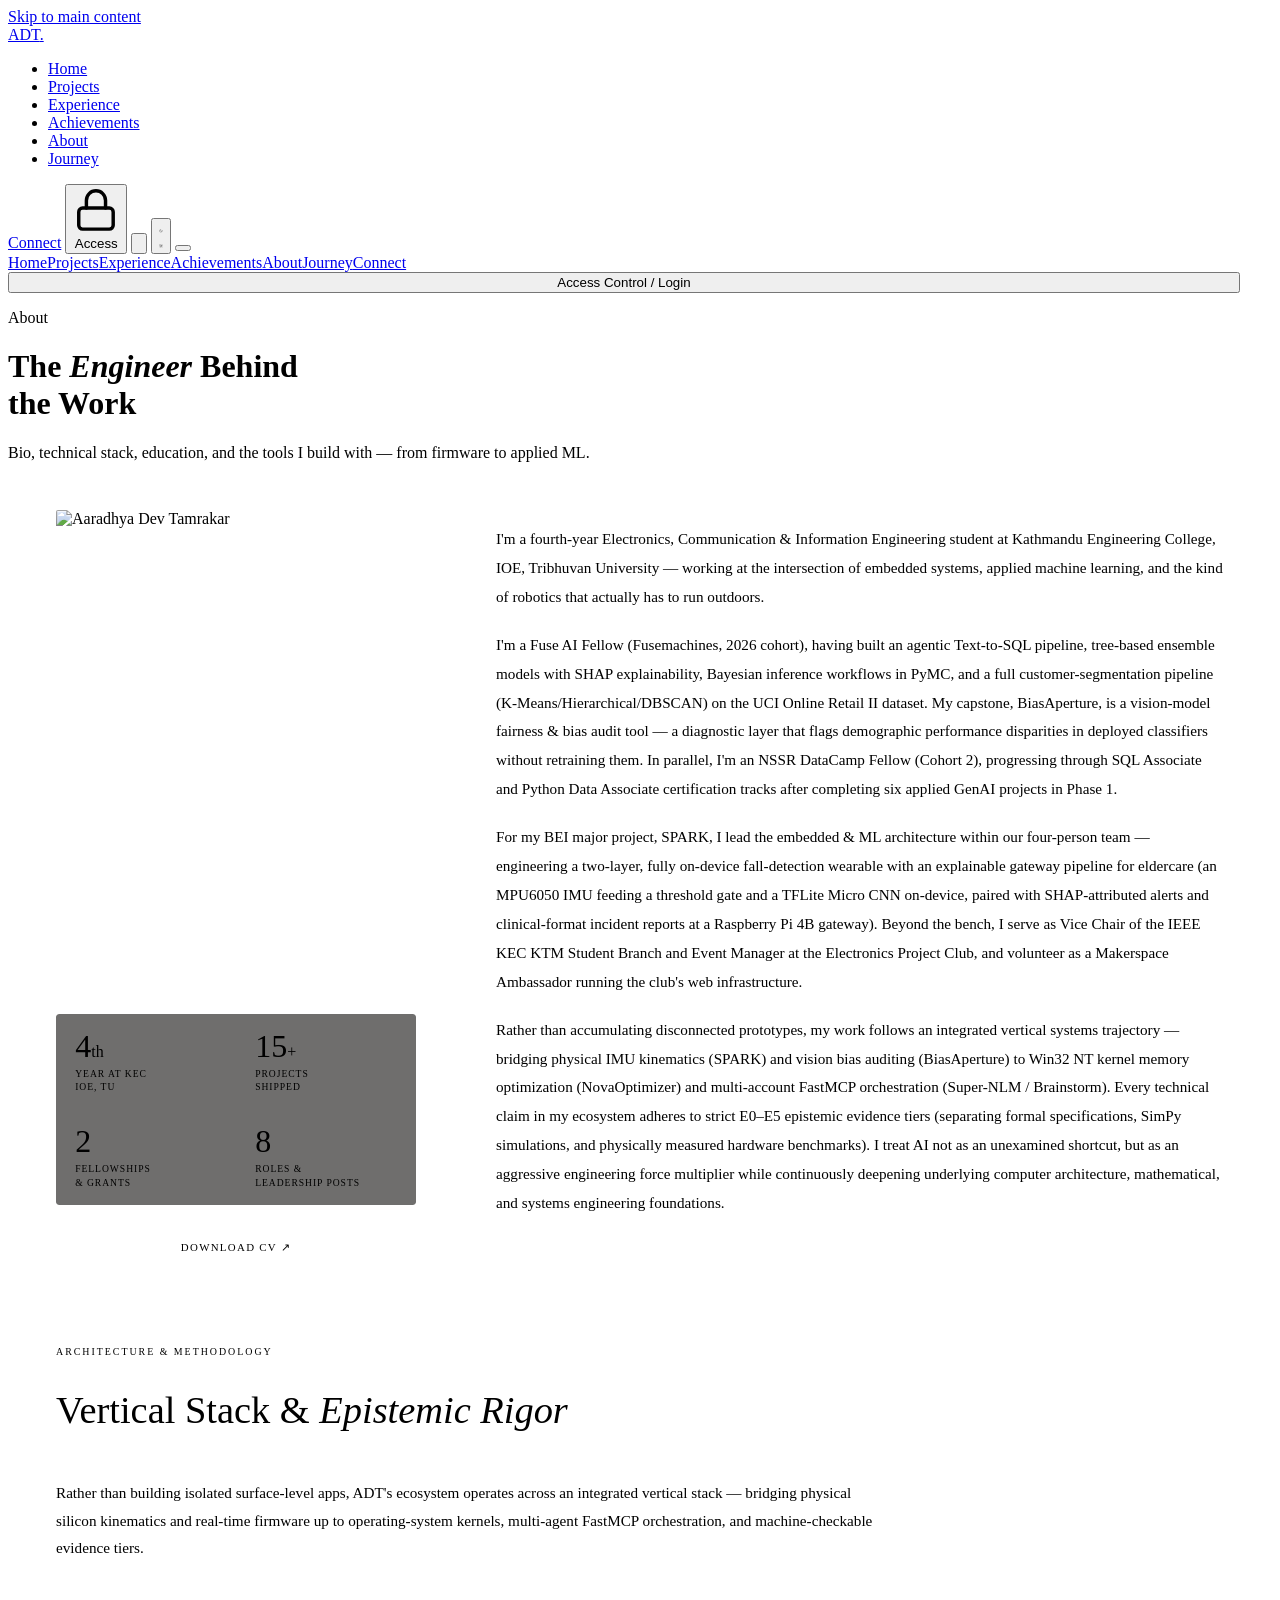
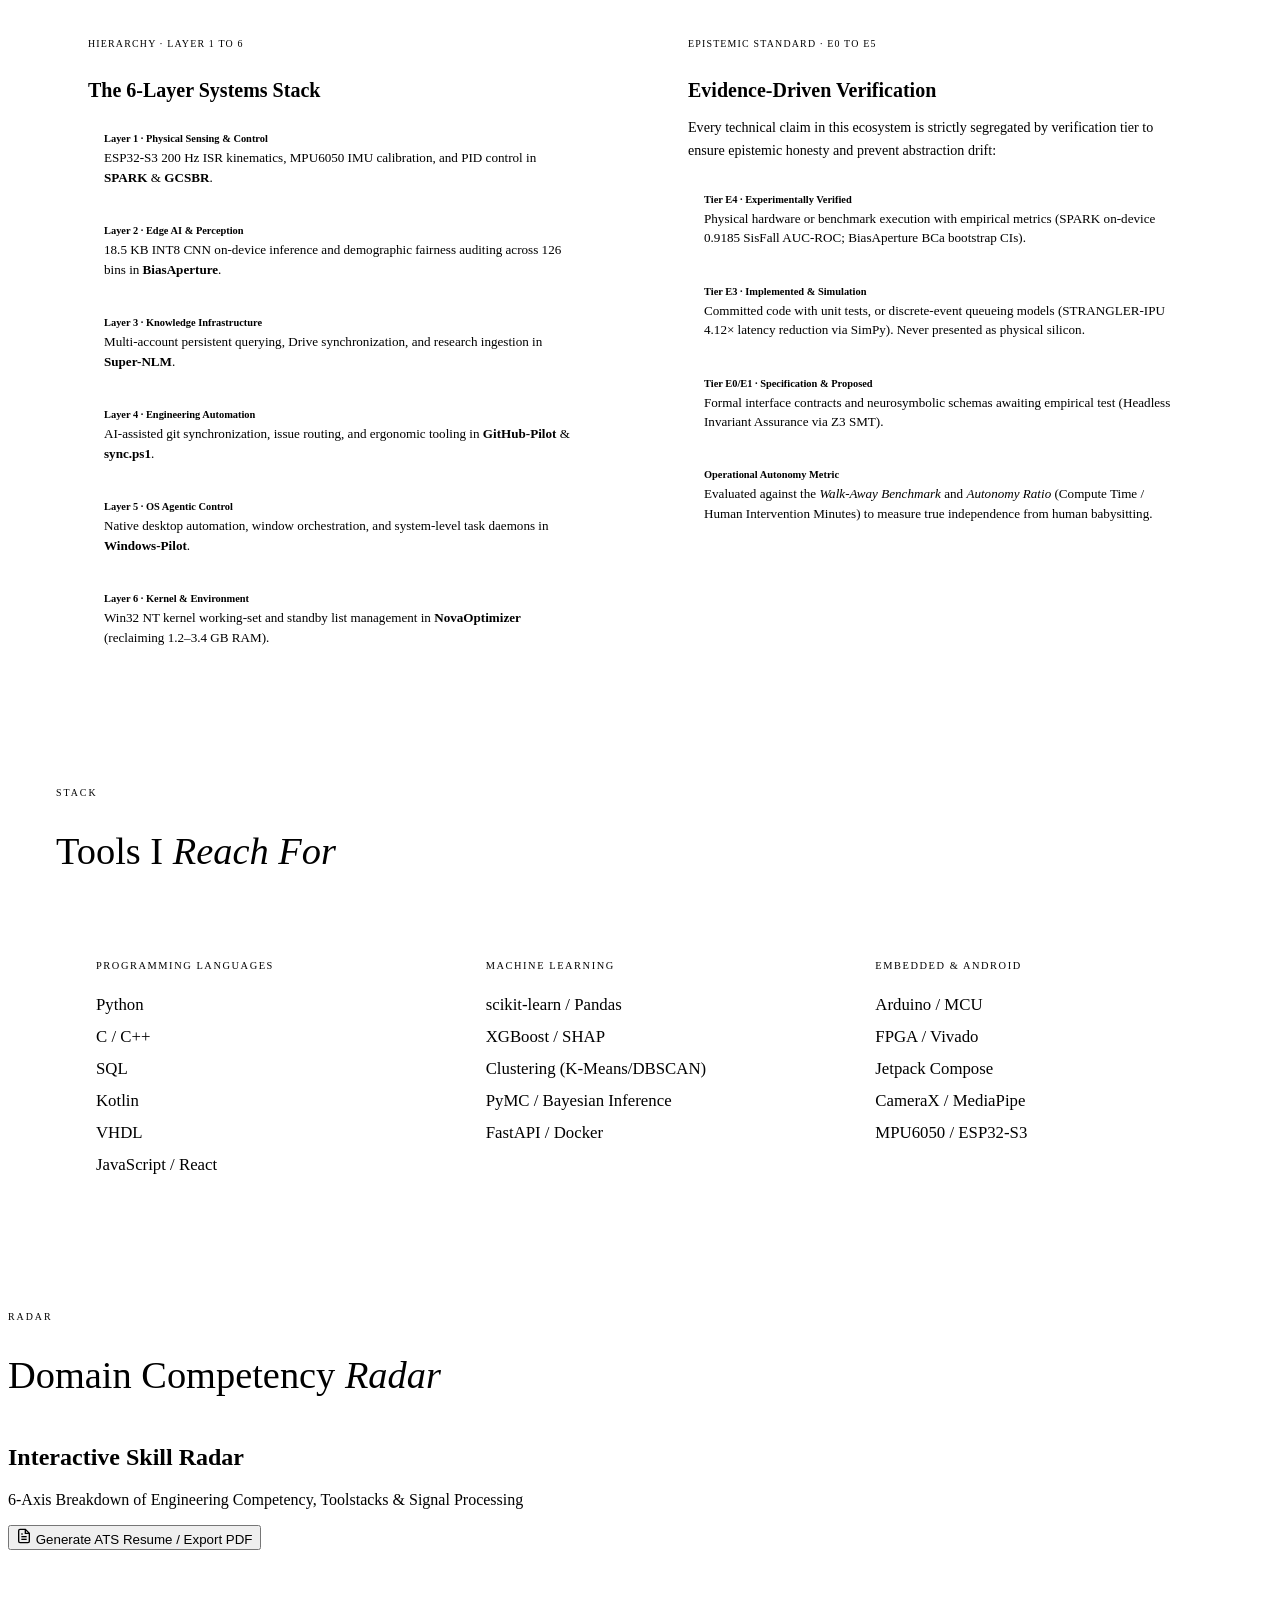
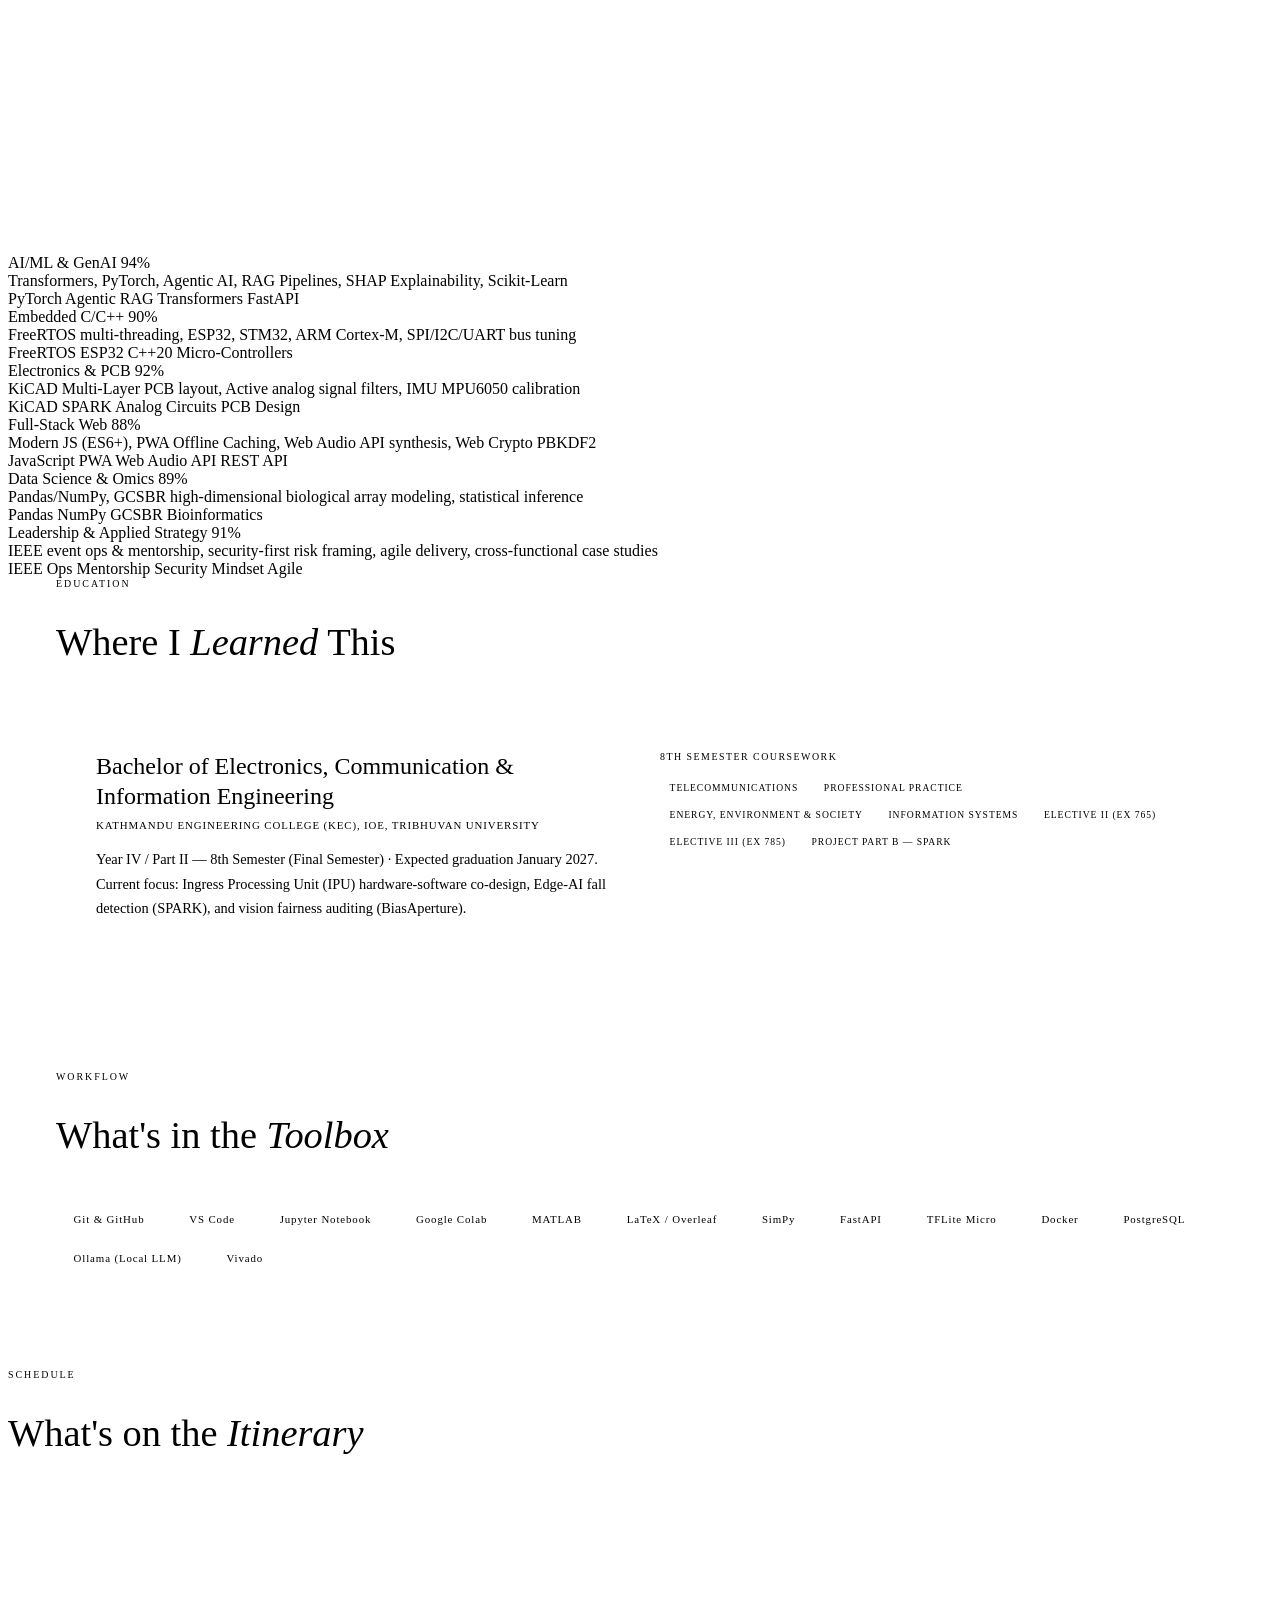
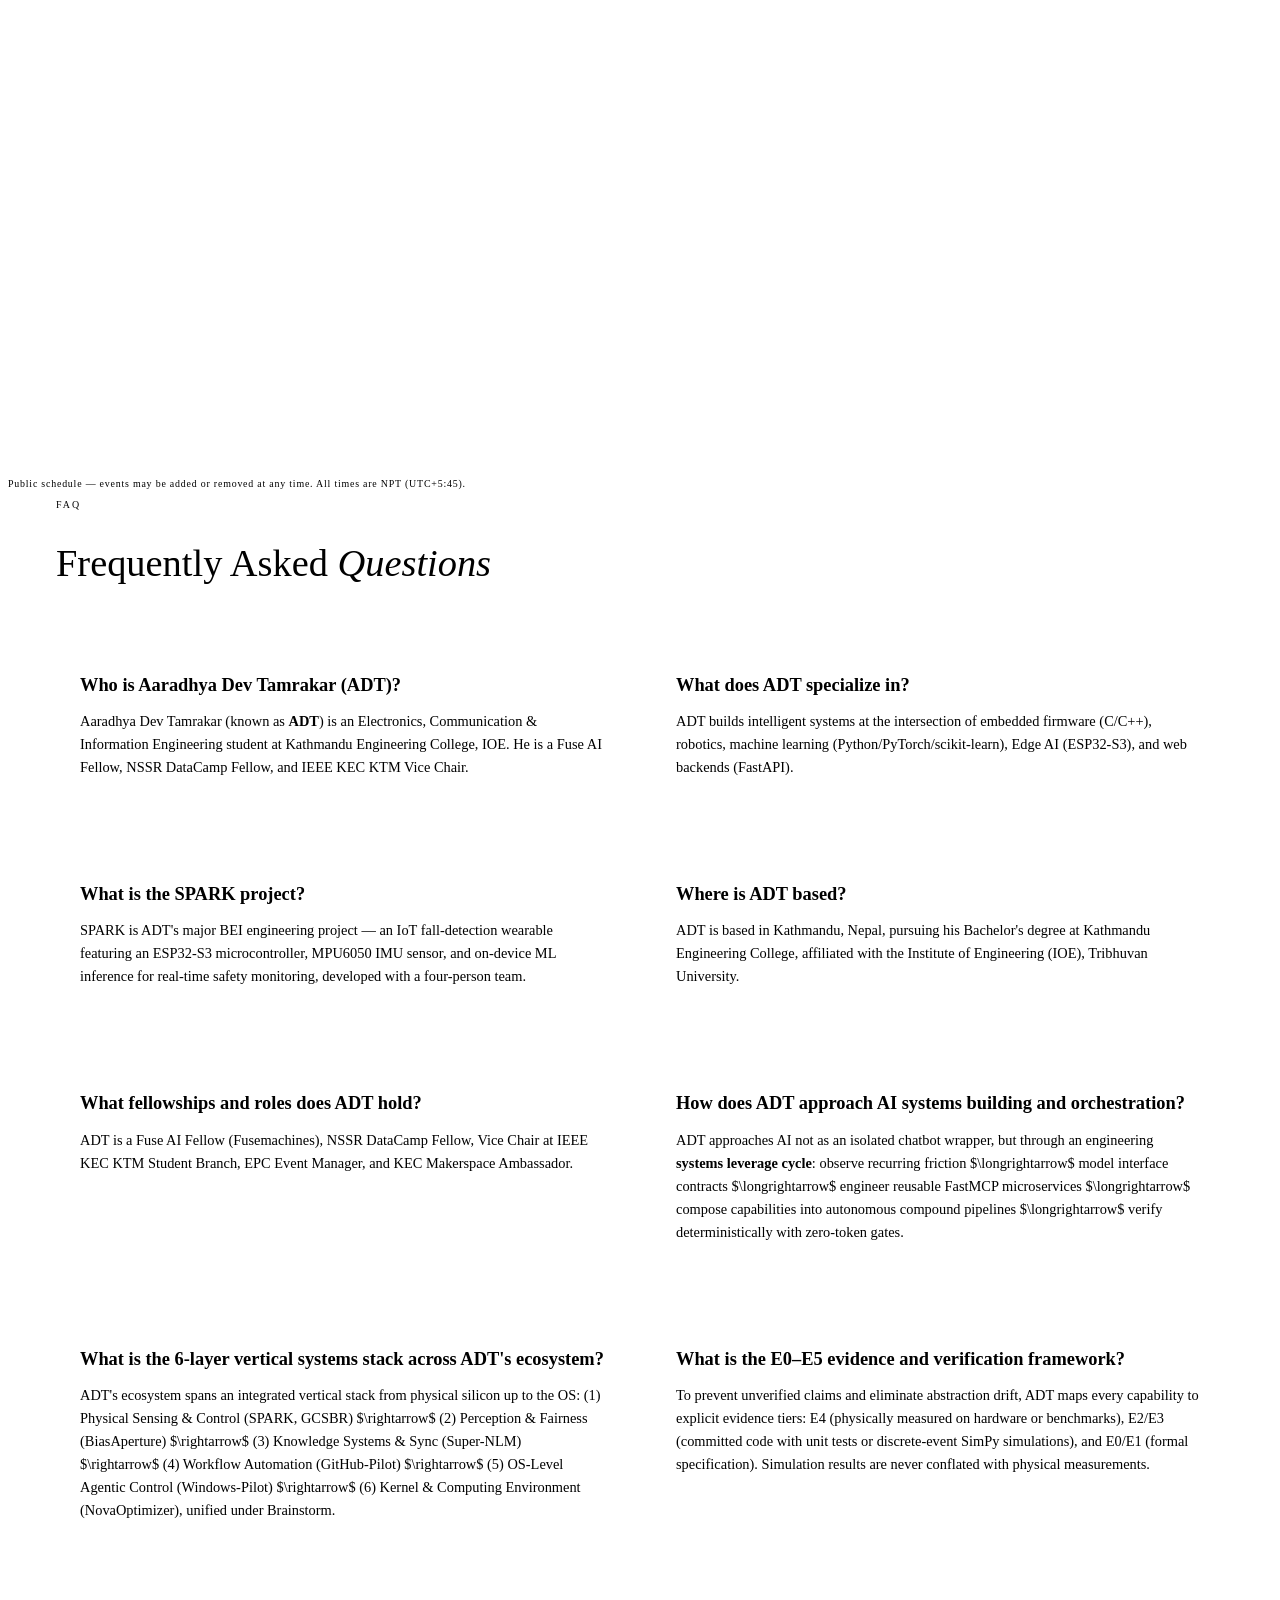
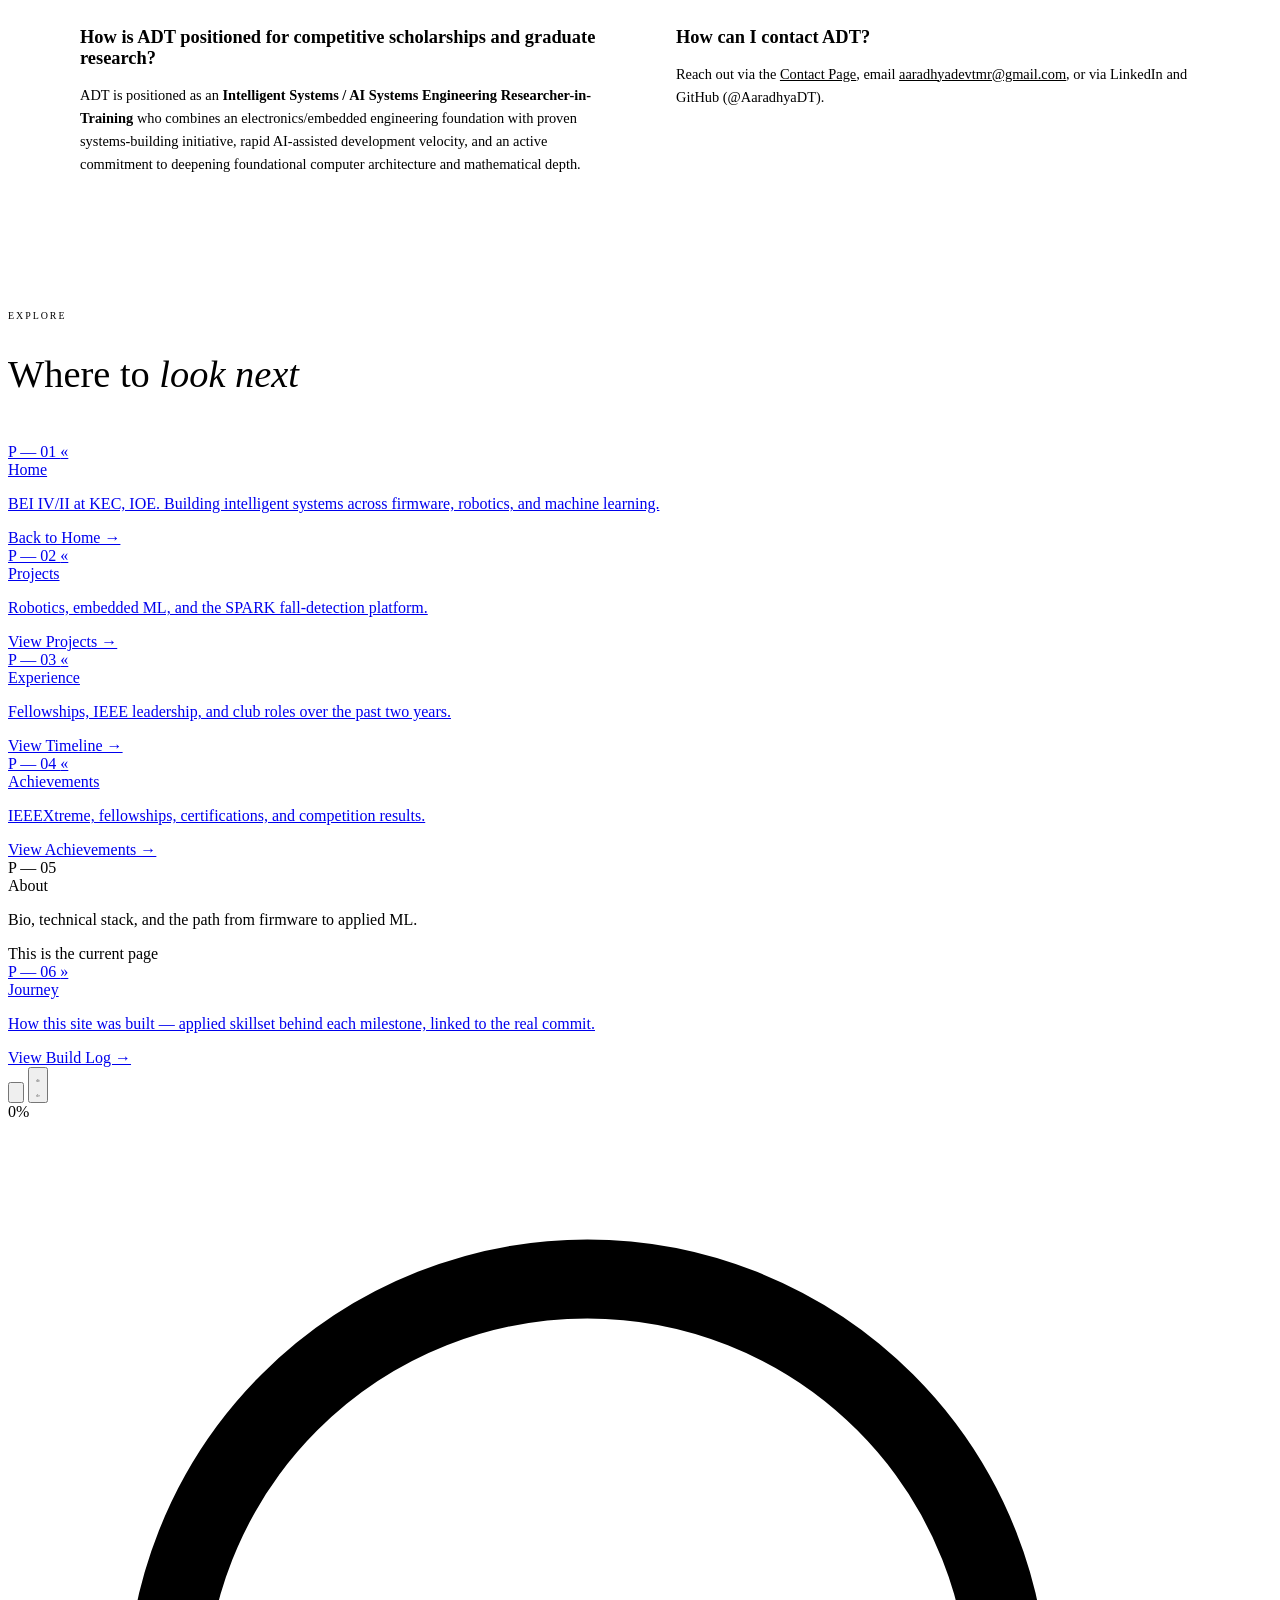
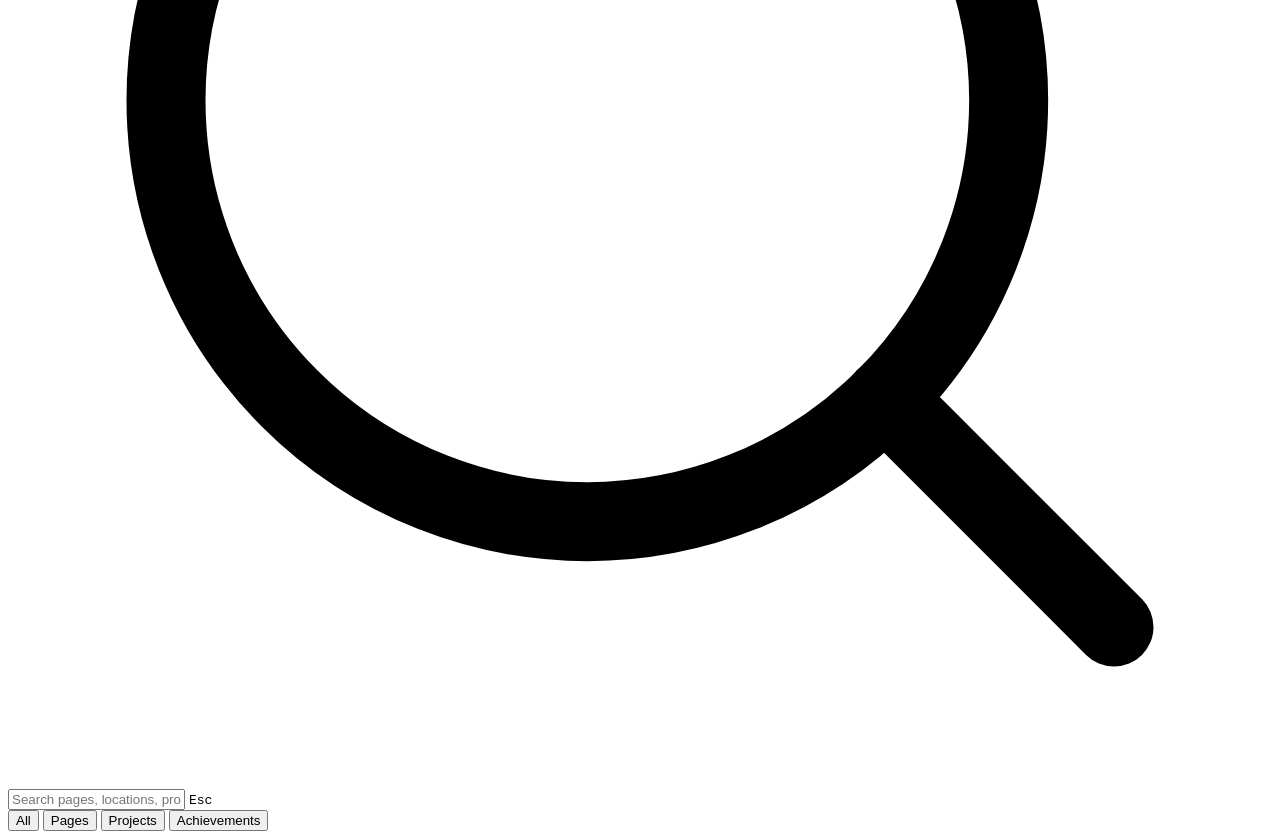
==== about.html @ adeb23ce "chore(merge): synchronize main with upstream-main" ====
<!doctype html>
<html lang="en">

<head>
  <meta charset="UTF-8" />
  <meta name="viewport" content="width=device-width, initial-scale=1.0, viewport-fit=cover" />
  <meta name="referrer" content="strict-origin-when-cross-origin" />
  <meta http-equiv="Content-Security-Policy"
    content="default-src 'self'; script-src 'self' 'unsafe-inline' https://accounts.google.com https://www.googletagmanager.com https://cdn.jsdelivr.net; style-src 'self' 'unsafe-inline' https://fonts.googleapis.com; font-src 'self' https://fonts.gstatic.com data:; img-src 'self' data: https: blob:; connect-src 'self' https://formspree.io https://api.emailjs.com https://www.google-analytics.com https://analytics.google.com https://accounts.google.com; frame-src 'self' https://accounts.google.com https://calendar.google.com; object-src 'none'; base-uri 'self'; form-action 'self' https://formspree.io;" />

  <!-- Speculative Rules API — Progressive enhancement for Chromium 121+ -->
  <script>
    if (typeof HTMLScriptElement !== 'undefined' && HTMLScriptElement.supports && HTMLScriptElement.supports('speculationrules')) {
      var specScript = document.createElement('script');
      specScript.type = 'speculationrules';
      specScript.textContent = JSON.stringify({
        prerender: [
          {
            source: 'list',
            urls: ['index.html', 'projects.html', 'experience.html', 'achievements.html', 'about.html', 'journey.html', 'contact.html'],
            eagerness: 'moderate'
          }
        ]
      });
      document.head.appendChild(specScript);
    }
  </script>

  <title>ADT | About — Aaradhya Dev Tamrakar</title>
  <meta name="description"
    content="About ADT (Aaradhya Dev Tamrakar) — Electronics, Communication & Information Engineering student at KEC, IOE, Tribhuvan University. Bio, skills stack, education, and tools." />
  <meta name="author" content="Aaradhya Dev Tamrakar" />
  <meta name="keywords"
    content="Aaradhya, ADT, Aaradhya Dev Tamrakar, Aaradhya Dev, Aaradhya Tamrakar, Aaradhya D. Tamrakar, A. D. Tamrakar, A. Dev Tamrakar, AaradhyaDT, aaradhyadevtamrakar, Aaradhya Nepal, Aaradhya bio, Aaradhya skills, electronics engineer Nepal, AI ML developer, KEC IOE, bio, skills, SPARK project" />
  <!-- theme-color is a progressive enhancement: supported by Chrome/Edge/Safari, unsupported by Firefox (gracefully ignored). -->
  <script>
    (function () {
      var metaDark = document.createElement("meta");
      metaDark.name = "theme-color";
      metaDark.media = "(prefers-color-scheme: dark)";
      metaDark.content = "#0f0e0c";
      document.head.appendChild(metaDark);
      var metaLight = document.createElement("meta");
      metaLight.name = "theme-color";
      metaLight.media = "(prefers-color-scheme: light)";
      metaLight.content = "#f5f2ec";
      document.head.appendChild(metaLight);
    })();
  </script>

  <link rel="canonical" href="https://aaradhyadt.github.io/about.html" />

  <meta property="og:type" content="profile" />
  <meta property="og:url" content="https://aaradhyadt.github.io/about.html" />
  <meta property="og:locale" content="en_US" />
  <meta property="og:site_name" content="Aaradhya Dev Tamrakar" />
  <meta property="og:title" content="ADT | About — Aaradhya Dev Tamrakar" />
  <meta property="og:description"
    content="Electronics, Communication & Information Engineering student at KEC, IOE, Tribhuvan University. Bio, skills stack, education, and tools." />
  <meta property="og:image" content="https://aaradhyadt.github.io/assets/images/og-image.jpg" />
  <meta property="og:image:width" content="1200" />
  <meta property="og:image:height" content="630" />

  <meta name="twitter:card" content="summary_large_image" />
  <meta name="twitter:site" content="@AaradhyaDT" />
  <meta name="twitter:creator" content="@AaradhyaDT" />
  <meta name="twitter:title" content="ADT | About — Aaradhya Dev Tamrakar" />
  <meta name="twitter:description"
    content="Electronics, Communication & Information Engineering student at KEC, IOE, Tribhuvan University. Bio, skills stack, education, and tools." />
  <meta name="twitter:image" content="https://aaradhyadt.github.io/assets/images/og-image.jpg" />

  <!-- JSON-LD: Breadcrumb, ProfilePage & FAQPage -->
  <script type="application/ld+json">
      [
        {
          "@context": "https://schema.org",
          "@type": "BreadcrumbList",
          "itemListElement": [
            {
              "@type": "ListItem",
              "position": 1,
              "name": "Home",
              "item": "https://aaradhyadt.github.io/"
            },
            {
              "@type": "ListItem",
              "position": 2,
              "name": "About",
              "item": "https://aaradhyadt.github.io/about.html"
            }
          ]
        },
        {
          "@context": "https://schema.org",
          "@type": "ProfilePage",
          "@id": "https://aaradhyadt.github.io/about.html#profile",
          "name": "About ADT — Aaradhya Dev Tamrakar",
          "mainEntity": {
            "@id": "https://aaradhyadt.github.io/#person"
          },
          "dateCreated": "2026-01-01",
          "dateModified": "2026-08-24"
        },
        {
          "@context": "https://schema.org",
          "@type": "FAQPage",
          "@id": "https://aaradhyadt.github.io/about.html#faq",
          "mainEntity": [
            {
              "@type": "Question",
              "name": "Who is Aaradhya Dev Tamrakar (ADT)?",
              "acceptedAnswer": {
                "@type": "Answer",
                "text": "Aaradhya Dev Tamrakar, widely known as ADT, is an Electronics, Communication & Information Engineering student (BEI IV/II) at Kathmandu Engineering College (IOE, Tribhuvan University). He is a Fuse AI Fellow, NSSR DataCamp Fellow, and Vice Chair at IEEE KEC KTM Student Branch."
              }
            },
            {
              "@type": "Question",
              "name": "What does ADT specialize in?",
              "acceptedAnswer": {
                "@type": "Answer",
                "text": "ADT specializes in embedded systems, robotics, machine learning, Edge AI (ESP32-S3 / MPU6050), and full-stack web development with Python, FastAPI, and JavaScript/React."
              }
            },
            {
              "@type": "Question",
              "name": "What is the SPARK project by ADT?",
              "acceptedAnswer": {
                "@type": "Answer",
                "text": "SPARK is ADT's major BEI engineering project — an intelligent fall-detection wearable utilizing ESP32-S3, MPU6050 IMU, and on-device ML inference for real-time elderly emergency alerting, engineered with a four-person team."
              }
            },
            {
              "@type": "Question",
              "name": "Where is ADT based?",
              "acceptedAnswer": {
                "@type": "Answer",
                "text": "ADT is based in Kathmandu, Nepal, studying at Kathmandu Engineering College under the Institute of Engineering (IOE), Tribhuvan University."
              }
            },
            {
              "@type": "Question",
              "name": "What fellowships and leadership roles does ADT hold?",
              "acceptedAnswer": {
                "@type": "Answer",
                "text": "ADT holds the Fuse AI Fellowship (Fusemachines, 2026), NSSR DataCamp Fellowship (Cohort 2), serves as Vice Chair of the IEEE KEC KTM Student Branch, Event Manager for the Electronics & Propagation Club (EPC), and KEC Makerspace Ambassador."
              }
            },
            {
              "@type": "Question",
              "name": "How does Aaradhya Dev Tamrakar (ADT) approach AI systems building and orchestration?",
              "acceptedAnswer": {
                "@type": "Answer",
                "text": "ADT approaches AI systems not as shallow chatbot wrappers, but via a rigorous systems leverage cycle: identifying recurring engineering friction, modeling interface contracts, building reusable FastMCP microservices, composing capabilities into compound pipelines, and enforcing zero-token deterministic verification gates."
              }
            },
            {
              "@type": "Question",
              "name": "What is the 6-layer vertical systems stack across ADT's ecosystem?",
              "acceptedAnswer": {
                "@type": "Answer",
                "text": "Rather than disconnected horizontal projects, ADT's work spans an integrated vertical systems stack: (1) Physical Sensing & Control (SPARK, GCSBR), (2) Edge AI & Perception Fairness (BiasAperture), (3) Knowledge Systems & Sync (Super-NLM), (4) Engineering Workflow Automation (GitHub-Pilot), (5) OS-Level Agentic Control (Windows-Pilot), and (6) Kernel & Computing Environment (NovaOptimizer), unified under the Brainstorm systems control plane."
              }
            },
            {
              "@type": "Question",
              "name": "What is the E0–E5 evidence and verification framework used in ADT's projects?",
              "acceptedAnswer": {
                "@type": "Answer",
                "text": "To prevent unverified claims and eliminate abstraction drift, ADT enforces explicit evidence tiers: E4 (physically measured on hardware or public benchmarks like SPARK 0.9185 SisFall AUC-ROC), E2/E3 (committed code with unit tests or discrete-event SimPy simulations like STRANGLER-IPU), and E0/E1 (formal neurosymbolic specifications like Headless Invariant Assurance). Simulation results are never conflated with physical measurements."
              }
            },
            {
              "@type": "Question",
              "name": "How is ADT positioned for competitive scholarships and graduate research?",
              "acceptedAnswer": {
                "@type": "Answer",
                "text": "ADT is positioned as an emerging Intelligent Systems / AI Systems Engineering Researcher-in-Training. Grounded in an electronics/embedded engineering foundation (BEI), he demonstrates unusually high initiative, cross-layer systems execution (silicon sensors to OS kernels), and rapid AI-assisted development velocity, paired with a commitment to deepening underlying computer architecture and mathematical depth."
              }
            },
            {
              "@type": "Question",
              "name": "How can I contact or collaborate with ADT?",
              "acceptedAnswer": {
                "@type": "Answer",
                "text": "You can contact ADT via his official portfolio contact page (https://aaradhyadt.github.io/contact.html), direct email at aaradhyadevtmr@gmail.com, or on LinkedIn (aaradhya-dev-tamrakar) and GitHub (AaradhyaDT)."
              }
            }
          ]
        }
      ]
    </script>

  <link rel="manifest" href="site.webmanifest" />
  <link rel="apple-touch-icon" href="assets/images/photo.png" />
  <link rel="icon"
    href="data:image/svg+xml,<svg xmlns='http://www.w3.org/2000/svg' viewBox='0 0 32 32'><rect width='32' height='32' rx='6' fill='%230d0e11'/><text x='50%25' y='50%25' dominant-baseline='central' text-anchor='middle' font-family='Georgia,serif' font-size='13' font-weight='400' fill='%23d4a85a'>ADT</text></svg>" />

  <link rel="preconnect" href="https://fonts.googleapis.com" />
  <link rel="preconnect" href="https://fonts.gstatic.com" crossorigin />
  <link rel="preload" as="style"
    href="https://fonts.googleapis.com/css2?family=DM+Mono:wght@400;500&family=Inter:wght@300;400;500;600;700&family=Playfair+Display:ital,wght@0,400;0,600;1,400&display=swap" />
  <link rel="stylesheet" media="print" onload="this.media = 'all'"
    href="https://fonts.googleapis.com/css2?family=DM+Mono:wght@400;500&family=Inter:wght@300;400;500;600;700&family=Playfair+Display:ital,wght@0,400;0,600;1,400&display=swap" />
  <noscript>
    <link rel="stylesheet"
      href="https://fonts.googleapis.com/css2?family=DM+Mono:wght@400;500&family=Inter:wght@300;400;500;600;700&family=Playfair+Display:ital,wght@0,400;0,600;1,400&display=swap" />
  </noscript>

  <link rel="preload" as="image" href="assets/images/photo.webp" type="image/webp" />
  <!-- Critical CSS modules — loaded in parallel (eliminates @import waterfall) -->
  <link rel="stylesheet" href="assets/css/modules/tokens.css" />
  <link rel="stylesheet" href="assets/css/modules/base.css" />
  <link rel="stylesheet" href="assets/css/modules/layout.css" />
  <link rel="stylesheet" href="assets/css/modules/components.css" />

  <!-- Non-critical interactive CSS modules — deferred via print/onload swap -->
  <link rel="stylesheet" href="assets/css/modules/cmdk.css" media="print" onload="this.media='all'" />
  <link rel="stylesheet" href="assets/css/modules/access.css" media="print" onload="this.media='all'" />
  <link rel="stylesheet" href="assets/css/modules/terminal.css" media="print" onload="this.media='all'" />
  <link rel="stylesheet" href="assets/css/modules/tour.css" media="print" onload="this.media='all'" />
  <link rel="stylesheet" href="assets/css/modules/graph-modal.css" media="print" onload="this.media='all'" />
  <link rel="stylesheet" href="assets/css/modules/print.css" media="print" />
  <!-- Page-specific: about (bio, photo, stats, skills, education, tools) -->
  <style>
    html,
    body {
      background: var(--bg);
    }

    /* ── Bio + photo layout ─────────────────────────────────── */
    #about-intro {
      padding: 2rem 3rem 5rem;
    }

    .about-layout {
      display: grid;
      grid-template-columns: 360px 1fr;
      gap: 5rem;
      align-items: start;
    }

    .about-left-col {
      display: flex;
      flex-direction: column;
      gap: 0;
      align-items: center;
      text-align: left;
    }

    .about-photo-wrap {
      position: relative;
      width: 100%;
      max-width: 360px;
      margin: 0;
      flex-shrink: 0;
    }

    .about-photo-wrap::before {
      content: "";
      position: absolute;
      inset: -8px;
      border: 1px solid var(--accent);
      border-radius: 4px;
      opacity: 0.3;
      transition: opacity 0.4s;
    }

    .about-photo-wrap:hover::before {
      opacity: 0;
    }

    .about-photo-ring {
      position: absolute;
      inset: -14px;
      border-radius: 4px;
      pointer-events: none;
      opacity: 0;
      transition: opacity 0.35s ease;
      z-index: 2;
    }

    .about-photo-ring svg {
      width: 100%;
      height: 100%;
      overflow: visible;
    }

    .about-photo-ring .ring-track {
      fill: none;
      stroke: var(--line);
      stroke-width: 1;
    }

    .about-photo-ring .ring-arc {
      fill: none;
      stroke: var(--glow-gold);
      stroke-width: 1.5;
      stroke-linecap: round;
      stroke-dasharray: 60 500;
      stroke-dashoffset: 0;
      animation: about-revolve-cw 2.2s linear infinite;
      filter: drop-shadow(0 0 4px var(--glow-gold));
    }

    .about-photo-ring .ring-arc-2 {
      fill: none;
      stroke: var(--accent2);
      stroke-width: 1;
      stroke-linecap: round;
      stroke-dasharray: 30 500;
      stroke-dashoffset: 0;
      animation: about-revolve-ccw 3.1s linear infinite;
      opacity: 0.6;
    }

    @keyframes about-revolve-cw {
      from {
        stroke-dashoffset: 0;
      }

      to {
        stroke-dashoffset: -560;
      }
    }

    @keyframes about-revolve-ccw {
      from {
        stroke-dashoffset: 0;
      }

      to {
        stroke-dashoffset: 560;
      }
    }

    .about-photo-wrap:hover .about-photo-ring {
      opacity: 1;
    }

    .about-photo {
      width: 100%;
      height: auto;
      aspect-ratio: 3/4;
      display: block;
      object-fit: cover;
      border-radius: 2px;
      filter: grayscale(15%);
      transition: filter 0.4s;
      position: relative;
      z-index: 1;
    }

    .about-photo:hover {
      filter: grayscale(0%);
    }

    .about-stats {
      display: grid;
      grid-template-columns: repeat(2, 1fr);
      gap: 0;
      margin-top: 1.5rem;
      border: 1px solid var(--line);
      border-radius: 3px;
      overflow: hidden;
      width: 100%;
      max-width: 360px;
    }

    .stat-row {
      display: flex;
      flex-direction: column;
      justify-content: center;
      align-items: flex-start;
      padding: 1rem 1.2rem;
      border-right: 1px solid var(--line);
      border-bottom: 1px solid var(--line);
      gap: 0.3rem;
      background: rgba(15, 14, 12, 0.6);
      -webkit-backdrop-filter: blur(8px);
      backdrop-filter: blur(8px);
    }

    html[data-theme="light"] .stat-row {
      background: rgba(245, 242, 236, 0.75);
    }

    .stat-row:nth-child(2n) {
      border-right: none;
    }

    .stat-row:nth-last-child(-n + 2) {
      border-bottom: none;
    }

    .stat-num {
      font-family: var(--serif);
      font-size: 2rem;
      font-weight: 300;
      color: var(--heading);
      line-height: 1;
    }

    .stat-num span {
      font-size: 1rem;
      color: var(--accent);
    }

    .stat-label {
      font-family: var(--mono);
      font-size: 0.6rem;
      letter-spacing: 0.1em;
      text-transform: uppercase;
      color: var(--muted);
      text-align: left;
      line-height: 1.4;
    }

    .about-cv {
      margin-top: 1.5rem;
      width: 100%;
      max-width: 360px;
      font-family: var(--mono);
      font-size: 0.68rem;
      font-weight: 500;
      letter-spacing: 0.12em;
      text-transform: uppercase;
      color: var(--accent);
      text-decoration: none;
      border: 1px solid var(--accent);
      padding: 0.75rem 1.6rem;
      border-radius: 2px;
      display: flex;
      align-items: center;
      justify-content: center;
      gap: 0.5rem;
      position: relative;
      overflow: hidden;
      transition: transform 0.35s cubic-bezier(0.16, 1, 0.3, 1), color 0.3s ease, border-color 0.3s ease, background 0.3s ease, box-shadow 0.35s cubic-bezier(0.16, 1, 0.3, 1);
    }

    .about-cv::before {
      content: '';
      position: absolute;
      inset: 0;
      background: linear-gradient(105deg, transparent 35%, rgba(255, 255, 255, 0.18) 50%, transparent 65%);
      transform: translateX(-100%);
      transition: transform 0.65s cubic-bezier(0.16, 1, 0.3, 1);
    }

    .about-cv:hover {
      transform: translateY(-3px) scale(1.01);
      background: var(--accent);
      color: var(--bg);
      box-shadow: 0 8px 24px var(--accent-a35);
    }

    .about-cv:hover::before {
      transform: translateX(100%);
    }

    .about-text p {
      font-size: 0.95rem;
      line-height: 1.9;
      color: var(--text);
      margin-bottom: 1.2rem;
    }

    .about-text p strong {
      color: var(--heading);
      font-weight: 500;
    }

    /* ── Skills ───────────────────────────────────────────── */
    #skills {
      padding: 0 3rem 6rem;
    }

    .skills-layout {
      display: grid;
      grid-template-columns: repeat(3, 1fr);
      gap: 1px;
      border: 1px solid var(--line);
      border-radius: 4px;
      overflow: hidden;
    }

    .skill-group {
      background: var(--bg2);
      border: 1px solid var(--line);
      border-radius: 10px;
      padding: 2.5rem;
      transition: background 0.35s ease, border-color 0.35s ease, transform 0.35s cubic-bezier(0.16, 1, 0.3, 1), box-shadow 0.35s cubic-bezier(0.16, 1, 0.3, 1);
    }

    .skill-group:hover {
      background: var(--bg3);
      border-color: var(--accent);
      transform: translateY(-4px);
      box-shadow: 0 10px 30px -4px rgba(0, 0, 0, .35), 0 0 20px var(--accent-a35);
    }

    .skill-group-title {
      font-family: var(--mono);
      font-size: 0.65rem;
      letter-spacing: 0.15em;
      text-transform: uppercase;
      color: var(--accent);
      margin-bottom: 1.5rem;
    }

    .skill-list {
      display: flex;
      flex-direction: column;
      gap: 0.75rem;
    }

    .skill-row {
      display: flex;
      align-items: center;
      justify-content: space-between;
      gap: 1rem;
    }

    .skill-name {
      font-family: var(--serif);
      font-size: 1.05rem;
      color: var(--heading);
    }

    .skill-dots {
      display: flex;
      gap: 5px;
      align-items: center;
      flex-shrink: 0;
    }

    .skill-dot {
      width: 8px;
      height: 8px;
      border-radius: 50%;
      border: 1px solid var(--accent);
      transition: transform 0.3s cubic-bezier(0.34, 1.56, 0.64, 1), background 0.3s ease, box-shadow 0.3s ease;
    }

    .skill-dot.filled {
      background: var(--accent);
    }

    .skill-group:hover .skill-dot.filled {
      transform: scale(1.22);
      box-shadow: 0 0 8px var(--accent-a80);
    }

    html[data-theme="light"] .skill-group {
      background: var(--bg2);
    }

    html[data-theme="light"] .skill-group:hover {
      background: var(--bg3);
    }

    html[data-theme="light"] .skill-group-title {
      color: var(--accent);
    }

    /* ── Education ────────────────────────────────────────── */
    #education {
      padding: 0 3rem 6rem;
    }

    .edu-card {
      border: 3px solid var(--glow-gold);
      border-radius: 4px;
      background: var(--bg2);
      padding: 2.5rem;
      display: grid;
      grid-template-columns: 1fr 1fr;
      gap: 2.5rem;
      box-shadow: 0 0 0 1px var(--glow-gold-a35), 0 0 18px var(--glow-gold-a35);
      transition: box-shadow .25s;
    }

    .edu-card:hover {
      box-shadow: 0 6px 20px rgba(0, 0, 0, .3), 0 0 0 1px var(--glow-gold-a35), 0 0 24px var(--glow-gold-a90);
    }

    .edu-degree {
      font-family: var(--serif);
      font-size: 1.5rem;
      font-weight: 400;
      color: var(--heading);
      margin-bottom: 0.5rem;
      line-height: 1.25;
    }

    .edu-school {
      font-family: var(--mono);
      font-size: 0.68rem;
      letter-spacing: 0.08em;
      text-transform: uppercase;
      color: var(--accent);
      margin-bottom: 1rem;
    }

    .edu-meta {
      font-size: 0.9rem;
      line-height: 1.7;
      color: var(--text);
    }

    .edu-meta strong {
      color: var(--heading);
      font-weight: 500;
    }

    .edu-subjects-title {
      font-family: var(--mono);
      font-size: 0.62rem;
      letter-spacing: 0.15em;
      text-transform: uppercase;
      color: var(--accent);
      margin-bottom: 0.9rem;
    }

    .edu-tags {
      display: flex;
      flex-wrap: wrap;
      gap: 0.4rem;
    }

    .tag {
      font-family: var(--mono);
      font-size: 0.6rem;
      letter-spacing: 0.1em;
      text-transform: uppercase;
      color: var(--muted);
      border: 1px solid var(--line);
      padding: 0.3rem 0.6rem;
      border-radius: 2px;
    }

    html[data-theme="light"] .tag {
      color: var(--text);
      border-color: rgba(0, 0, 0, 0.18);
    }

    /* ── Tools ────────────────────────────────────────────── */
    #tools {
      padding: 0 3rem 6rem;
    }

    .tools-row {
      display: flex;
      flex-wrap: wrap;
      gap: 0.6rem;
    }

    .tool-chip {
      font-family: var(--mono);
      font-size: 0.68rem;
      letter-spacing: 0.08em;
      color: var(--text);
      border: 1px solid var(--line);
      border-radius: 2px;
      padding: 0.55rem 1.1rem;
      transition: transform 0.3s cubic-bezier(0.16, 1, 0.3, 1), border-color 0.3s ease, color 0.3s ease, background 0.3s ease, box-shadow 0.3s cubic-bezier(0.16, 1, 0.3, 1);
    }

    .tool-chip:hover {
      transform: translateY(-3px) scale(1.03);
      border-color: var(--accent);
      color: var(--accent);
      background: var(--accent-a07);
      box-shadow: 0 6px 18px var(--accent-a35);
    }

    .section-header {
      margin-bottom: 3rem;
    }

    .section-num {
      font-family: var(--mono);
      font-size: 0.62rem;
      letter-spacing: 0.2em;
      text-transform: uppercase;
      color: var(--accent);
      margin-bottom: 0.75rem;
    }

    .section-title {
      font-family: var(--serif);
      font-size: clamp(1.8rem, 3vw, 2.6rem);
      font-weight: 300;
      color: var(--heading);
      line-height: 1.1;
    }

    .section-title em {
      font-style: italic;
      color: var(--accent);
    }

    @media (max-width: 1100px) {

      #about-intro,
      #vertical-stack,
      #skills,
      #education,
      #tools {
        padding-left: 2rem;
        padding-right: 2rem;
      }

      .about-layout {
        grid-template-columns: 280px 1fr;
        gap: 3rem;
      }

      .skills-layout {
        grid-template-columns: repeat(2, 1fr);
      }
    }

    @media (max-width: 900px) {

      #about-intro,
      #vertical-stack,
      #skills,
      #education,
      #tools,
      #skill-radar,
      #itinerary,
      #faq {
        padding-left: 1.25rem;
        padding-right: 1.25rem;
        padding-bottom: 3.5rem;
      }

      .about-layout {
        grid-template-columns: 1fr;
        gap: 2rem;
      }

      .about-left-col {
        align-items: center;
        text-align: center;
      }

      .about-photo-wrap,
      .about-stats,
      .about-cv {
        max-width: 260px;
      }

      .skills-layout {
        grid-template-columns: 1fr;
      }

      .v-stack-grid {
        grid-template-columns: 1fr;
        gap: 1.5rem;
      }

      .edu-card {
        grid-template-columns: 1fr;
        gap: 1.5rem;
      }

      .faq-grid {
        display: grid;
        grid-template-columns: 1fr;
        gap: 1rem;
      }
    }

    @media (max-width: 480px) {
      #about-intro,
      #vertical-stack,
      #skills,
      #education,
      #tools,
      #skill-radar,
      #itinerary,
      #faq {
        padding-left: 0.85rem;
        padding-right: 0.85rem;
        padding-bottom: 2.75rem;
      }

      .about-bio {
        font-size: 0.88rem;
        line-height: 1.65;
      }

      .skill-card {
        padding: 1.25rem 1rem;
      }

      .edu-card {
        padding: 1.25rem 1rem;
      }

      .faq-card {
        padding: 1.2rem 1rem !important;
      }
    }

    @media (max-width: 360px) {
      #about-intro,
      #vertical-stack,
      #skills,
      #education,
      #tools,
      #skill-radar,
      #itinerary,
      #faq {
        padding-left: 0.65rem;
        padding-right: 0.65rem;
        padding-bottom: 2.25rem;
      }

      .about-photo-wrap,
      .about-stats,
      .about-cv {
        max-width: 220px;
      }

      .tool-chip {
        font-size: 0.62rem;
        padding: 0.4rem 0.75rem;
      }
    }

    /* ── Google Calendar dark-mode & light-mode filters ──────────── */
    .cal-iframe {
      display: block;
      width: 100%;
      height: 560px;
      border: none;
      filter: invert(0.92) hue-rotate(180deg) saturate(1.3);
      border-radius: 3px;
      transition: filter 0.3s ease;
    }

    html[data-theme="light"] .cal-iframe {
      /* Show calendar in natural bright colors without any tint or warmth shift */
      filter: none;
    }

    .itinerary-frame {
      position: relative;
      border: 1px solid var(--glass-border);
      border-radius: 4px;
      overflow: hidden;
      background: var(--bg2);
    }

    .itinerary-corner {
      position: absolute;
      width: 14px;
      height: 14px;
      pointer-events: none;
      z-index: 2;
    }

    .itinerary-corner--top {
      top: -1px;
      left: -1px;
      border-top: 1.5px solid var(--glow-gold-a90);
      border-left: 1.5px solid var(--glow-gold-a90);
    }

    .itinerary-corner--bottom {
      right: -1px;
      bottom: -1px;
      border-right: 1.5px solid var(--glow-teal-a70);
      border-bottom: 1.5px solid var(--glow-teal-a70);
    }

    .itinerary-note {
      margin-top: 1rem;
      font-family: var(--mono);
      font-size: 0.62rem;
      letter-spacing: 0.08em;
      color: var(--muted);
    }

    #faq {
      padding: 0 3rem 6rem;
    }

    .faq-grid {
      display: grid;
      grid-template-columns: repeat(2, 1fr);
      gap: 1.5rem;
    }

    .faq-card {
      border: 1px solid var(--line);
      border-radius: 4px;
      padding: 1.5rem;
      background: var(--bg2);
    }

    .faq-card h3 {
      font-family: var(--serif);
      font-size: 1.15rem;
      color: var(--accent);
      margin-bottom: 0.5rem;
    }

    .faq-card p {
      font-family: var(--sans);
      font-size: 0.9rem;
      line-height: 1.6;
      color: var(--text-dim);
    }

    .faq-card a {
      color: var(--accent);
      text-decoration: underline;
    }

    /* ── Vertical Systems Stack & Epistemic Verification ── */
    #vertical-stack {
      padding: 0 3rem 6rem;
    }

    .stack-lead {
      max-width: 820px;
      font-size: 0.95rem;
      line-height: 1.8;
      color: var(--text-dim);
      margin-bottom: 2.5rem;
    }

    .stack-lead strong {
      color: var(--heading);
      font-weight: 500;
    }

    .v-stack-grid {
      display: grid;
      grid-template-columns: 1fr 1fr;
      gap: 2rem;
      align-items: start;
    }

    .v-stack-column {
      display: flex;
      flex-direction: column;
      gap: 1.25rem;
    }

    .v-stack-card {
      background: var(--bg2);
      border: 1px solid var(--line);
      border-radius: 6px;
      padding: 2rem;
      transition: border-color 0.3s ease, transform 0.3s ease, box-shadow 0.3s ease;
    }

    .v-stack-card:hover {
      border-color: var(--accent);
      transform: translateY(-2px);
      box-shadow: 0 8px 24px -6px rgba(0, 0, 0, 0.35);
    }

    .v-stack-badge {
      display: inline-block;
      font-family: var(--mono);
      font-size: 0.62rem;
      letter-spacing: 0.12em;
      text-transform: uppercase;
      color: var(--accent);
      margin-bottom: 0.6rem;
    }

    .v-stack-title {
      font-family: var(--serif);
      font-size: 1.25rem;
      color: var(--heading);
      margin-bottom: 0.5rem;
    }

    .v-stack-desc {
      font-family: var(--sans);
      font-size: 0.88rem;
      line-height: 1.65;
      color: var(--text);
    }

    .v-tier-list {
      display: flex;
      flex-direction: column;
      gap: 0.85rem;
      margin-top: 1.2rem;
    }

    .v-tier-item {
      display: flex;
      flex-direction: column;
      gap: 0.25rem;
      padding: 0.75rem 1rem;
      background: rgba(255, 255, 255, 0.02);
      border: 1px solid var(--line);
      border-radius: 4px;
    }

    .v-tier-tag {
      font-family: var(--mono);
      font-size: 0.65rem;
      font-weight: 600;
      color: var(--accent);
    }

    .v-tier-text {
      font-size: 0.82rem;
      line-height: 1.5;
      color: var(--text-dim);
    }

    html[data-theme="light"] .v-stack-card {
      background: var(--bg2);
    }

    html[data-theme="light"] .v-tier-item {
      background: rgba(0, 0, 0, 0.02);
    }
  </style>
</head>

<body>
  <div id="readProgressBar" aria-hidden="true"></div>
  <a href="#main-content" class="skip-link">Skip to main content</a>
  <div class="scroll-progress" id="scrollProgress"></div>

  <div class="cursor" id="cursor">
    <div class="cursor-ring" id="cursorRing"></div>
    <div class="cursor-dot" id="cursorDot"></div>
  </div>

  <noscript>
    <nav aria-label="Primary navigation"><a href="index.html" class="nav-logo">ADT<span>.</span></a>
      <ul class="nav-links">
        <li><a href="index.html">Home</a></li>
        <li><a href="projects.html">Projects</a></li>
        <li><a href="experience.html">Experience</a></li>
        <li><a href="achievements.html">Achievements</a></li>
        <li><a href="about.html" class="active" aria-current="page">About</a></li>
        <li><a href="journey.html">Journey</a></li>
      </ul>
      <div class="nav-right"><a href="contact.html" class="nav-cta">Connect</a></div>
    </nav>
  </noscript>
  <div id="siteNav"></div>

  <main id="main-content">
    <header id="page-header">
      <div class="page-eyebrow">About</div>
      <h1 class="page-title">The <em>Engineer</em> Behind<br />the Work</h1>
      <p class="page-sub">
        Bio, technical stack, education, and the tools I build with — from
        firmware to applied ML.
      </p>
    </header>

    <section id="about-intro" aria-label="Biography">
      <div class="about-layout">
        <div class="about-left-col">
          <div class="about-photo-wrap" id="about-photo-wrap">
            <picture>
              <source srcset="assets/images/photo.webp" type="image/webp" />
              <img src="assets/images/photo.png" alt="Aaradhya Dev Tamrakar" class="about-photo" loading="eager"
                decoding="async" width="720" height="960" fetchpriority="high" />
            </picture>
            <div class="about-photo-ring">
              <svg viewBox="0 0 388 668" xmlns="http://www.w3.org/2000/svg" preserveAspectRatio="none">
                <path class="ring-track"
                  d="M4,0 H384 Q388,0 388,4 V664 Q388,668 384,668 H4 Q0,668 0,664 V4 Q0,0 4,0 Z" />
                <path class="ring-arc" d="M4,0 H384 Q388,0 388,4 V664 Q388,668 384,668 H4 Q0,668 0,664 V4 Q0,0 4,0 Z"
                  pathLength="2120" stroke-dasharray="382 2120" />
                <path class="ring-arc-2" d="M4,0 H384 Q388,0 388,4 V664 Q388,668 384,668 H4 Q0,668 0,664 V4 Q0,0 4,0 Z"
                  pathLength="2120" stroke-dasharray="191 2120" stroke-dashoffset="1060" />
              </svg>
            </div>
          </div>

          <div class="about-stats reveal">
            <div class="stat-row">
              <div class="stat-num" id="live-about-year">4<span>th</span></div>
              <div class="stat-label" id="live-about-sem-label">Year at KEC<br />IOE, TU</div>
            </div>
            <div class="stat-row">
              <div class="stat-num">15<span>+</span></div>
              <div class="stat-label">Projects<br />Shipped</div>
            </div>
            <div class="stat-row">
              <div class="stat-num">2</div>
              <div class="stat-label">Fellowships<br />&amp; Grants</div>
            </div>
            <div class="stat-row">
              <div class="stat-num">8</div>
              <div class="stat-label">Roles &amp;<br />Leadership Posts</div>
            </div>
          </div>

          <a href="assets/docs/AARADHYA_DEV_TAMRAKAR_CV.pdf" class="about-cv" target="_blank" rel="noopener">
            Download CV ↗
          </a>
        </div>

        <div class="about-text reveal">
          <p>
            I'm a fourth-year
            <strong>Electronics, Communication &amp; Information
              Engineering</strong>
            student at Kathmandu Engineering College, IOE, Tribhuvan
            University — working at the intersection of embedded systems,
            applied machine learning, and the kind of robotics that actually
            has to run outdoors.
          </p>
          <p>
            I'm a <strong>Fuse AI Fellow</strong> (Fusemachines,
            2026 cohort), having built an agentic Text-to-SQL pipeline,
            tree-based ensemble models with SHAP explainability, Bayesian
            inference workflows in PyMC, and a full customer-segmentation
            pipeline (K-Means/Hierarchical/DBSCAN) on the UCI Online Retail II
            dataset. My capstone, <strong>BiasAperture</strong>, is a
            <strong>vision-model fairness &amp; bias audit tool</strong> —
            a diagnostic layer that flags demographic performance
            disparities in deployed classifiers without retraining them. In parallel, I'm an
            <strong>NSSR DataCamp Fellow (Cohort 2)</strong>, progressing
            through SQL Associate and Python Data Associate certification
            tracks after completing six applied GenAI projects in Phase 1.
          </p>
          <p>
            For my BEI major project, <strong>SPARK</strong>, I lead the embedded &amp; ML
            architecture within our four-person team — engineering a two-layer,
            fully on-device fall-detection wearable with an explainable
            gateway pipeline for eldercare (an MPU6050 IMU feeding a
            threshold gate and a TFLite Micro CNN on-device, paired with
            SHAP-attributed alerts and clinical-format incident reports at
            a Raspberry Pi 4B gateway). Beyond the bench, I serve as
            <strong>Vice Chair of the IEEE KEC KTM Student Branch</strong> and
            Event Manager at the Electronics Project Club, and volunteer as a
            Makerspace Ambassador running the club's web infrastructure.
          </p>
          <p>
            Rather than accumulating disconnected prototypes, my work follows an integrated
            <strong>vertical systems trajectory</strong> — bridging physical IMU kinematics (SPARK)
            and vision bias auditing (BiasAperture) to Win32 NT kernel memory optimization (NovaOptimizer)
            and multi-account FastMCP orchestration (Super-NLM / Brainstorm). Every technical claim in my ecosystem
            adheres to strict <strong>E0–E5 epistemic evidence tiers</strong> (separating formal specifications,
            SimPy simulations, and physically measured hardware benchmarks). I treat AI not as an unexamined
            shortcut, but as an aggressive engineering force multiplier while continuously deepening underlying
            computer architecture, mathematical, and systems engineering foundations.
          </p>
        </div>
      </div>
    </section>

    <div class="divider-wrap" aria-hidden="true">
      <div class="divider-edge divider-edge--left"></div>
      <div class="divider"></div>
      <div class="divider-node"></div>
      <div class="divider"></div>
      <div class="divider-edge divider-edge--right"></div>
    </div>

    <section id="vertical-stack" aria-label="Vertical Systems Stack &amp; Epistemic Verification">
      <div class="section-header reveal">
        <div class="section-num">Architecture &amp; Methodology</div>
        <h2 class="section-title">Vertical Stack &amp; <em>Epistemic Rigor</em></h2>
      </div>
      <p class="stack-lead reveal">
        Rather than building isolated surface-level apps, ADT's ecosystem operates across an
        <strong>integrated vertical stack</strong> — bridging physical silicon kinematics and real-time firmware up to
        operating-system kernels, multi-agent FastMCP orchestration, and machine-checkable evidence tiers.
      </p>
      <div class="v-stack-grid reveal">
        <div class="v-stack-column">
          <div class="v-stack-card">
            <span class="v-stack-badge">Hierarchy · Layer 1 to 6</span>
            <h3 class="v-stack-title">The 6-Layer Systems Stack</h3>
            <div class="v-tier-list">
              <div class="v-tier-item">
                <span class="v-tier-tag">Layer 1 · Physical Sensing &amp; Control</span>
                <span class="v-tier-text">ESP32-S3 200 Hz ISR kinematics, MPU6050 IMU calibration, and PID control in <strong>SPARK</strong> &amp; <strong>GCSBR</strong>.</span>
              </div>
              <div class="v-tier-item">
                <span class="v-tier-tag">Layer 2 · Edge AI &amp; Perception</span>
                <span class="v-tier-text">18.5 KB INT8 CNN on-device inference and demographic fairness auditing across 126 bins in <strong>BiasAperture</strong>.</span>
              </div>
              <div class="v-tier-item">
                <span class="v-tier-tag">Layer 3 · Knowledge Infrastructure</span>
                <span class="v-tier-text">Multi-account persistent querying, Drive synchronization, and research ingestion in <strong>Super-NLM</strong>.</span>
              </div>
              <div class="v-tier-item">
                <span class="v-tier-tag">Layer 4 · Engineering Automation</span>
                <span class="v-tier-text">AI-assisted git synchronization, issue routing, and ergonomic tooling in <strong>GitHub-Pilot</strong> &amp; <strong>sync.ps1</strong>.</span>
              </div>
              <div class="v-tier-item">
                <span class="v-tier-tag">Layer 5 · OS Agentic Control</span>
                <span class="v-tier-text">Native desktop automation, window orchestration, and system-level task daemons in <strong>Windows-Pilot</strong>.</span>
              </div>
              <div class="v-tier-item">
                <span class="v-tier-tag">Layer 6 · Kernel &amp; Environment</span>
                <span class="v-tier-text">Win32 NT kernel working-set and standby list management in <strong>NovaOptimizer</strong> (reclaiming 1.2–3.4 GB RAM).</span>
              </div>
            </div>
          </div>
        </div>

        <div class="v-stack-column">
          <div class="v-stack-card">
            <span class="v-stack-badge">Epistemic Standard · E0 to E5</span>
            <h3 class="v-stack-title">Evidence-Driven Verification</h3>
            <p class="v-stack-desc">
              Every technical claim in this ecosystem is strictly segregated by verification tier to ensure epistemic honesty and prevent abstraction drift:
            </p>
            <div class="v-tier-list">
              <div class="v-tier-item">
                <span class="v-tier-tag">Tier E4 · Experimentally Verified</span>
                <span class="v-tier-text">Physical hardware or benchmark execution with empirical metrics (SPARK on-device 0.9185 SisFall AUC-ROC; BiasAperture BCa bootstrap CIs).</span>
              </div>
              <div class="v-tier-item">
                <span class="v-tier-tag">Tier E3 · Implemented &amp; Simulation</span>
                <span class="v-tier-text">Committed code with unit tests, or discrete-event queueing models (STRANGLER-IPU 4.12× latency reduction via SimPy). Never presented as physical silicon.</span>
              </div>
              <div class="v-tier-item">
                <span class="v-tier-tag">Tier E0/E1 · Specification &amp; Proposed</span>
                <span class="v-tier-text">Formal interface contracts and neurosymbolic schemas awaiting empirical test (Headless Invariant Assurance via Z3 SMT).</span>
              </div>
              <div class="v-tier-item">
                <span class="v-tier-tag">Operational Autonomy Metric</span>
                <span class="v-tier-text">Evaluated against the <em>Walk-Away Benchmark</em> and <em>Autonomy Ratio</em> (Compute Time / Human Intervention Minutes) to measure true independence from human babysitting.</span>
              </div>
            </div>
          </div>
        </div>
      </div>
    </section>

    <div class="divider-wrap" aria-hidden="true">
      <div class="divider-edge divider-edge--left"></div>
      <div class="divider"></div>
      <div class="divider-node"></div>
      <div class="divider"></div>
      <div class="divider-edge divider-edge--right"></div>
    </div>

    <section id="skills" aria-label="Skills and technical stack">
      <div class="section-header reveal">
        <div class="section-num">Stack</div>
        <h2 class="section-title">Tools I <em>Reach For</em></h2>
      </div>
      <div class="skills-layout">
        <div class="skill-group reveal">
          <div class="skill-group-title">Programming Languages</div>
          <div class="skill-list">
            <div class="skill-row">
              <span class="skill-name">Python</span>
              <div class="skill-dots">
                <span class="skill-dot filled"></span><span class="skill-dot filled"></span><span
                  class="skill-dot filled"></span>
              </div>
            </div>
            <div class="skill-row">
              <span class="skill-name">C / C++</span>
              <div class="skill-dots">
                <span class="skill-dot filled"></span><span class="skill-dot filled"></span><span
                  class="skill-dot filled"></span>
              </div>
            </div>
            <div class="skill-row">
              <span class="skill-name">SQL</span>
              <div class="skill-dots">
                <span class="skill-dot filled"></span><span class="skill-dot filled"></span><span
                  class="skill-dot filled"></span>
              </div>
            </div>
            <div class="skill-row">
              <span class="skill-name">Kotlin</span>
              <div class="skill-dots">
                <span class="skill-dot filled"></span><span class="skill-dot filled"></span><span
                  class="skill-dot"></span>
              </div>
            </div>
            <div class="skill-row">
              <span class="skill-name">VHDL</span>
              <div class="skill-dots">
                <span class="skill-dot filled"></span><span class="skill-dot filled"></span><span
                  class="skill-dot"></span>
              </div>
            </div>
            <div class="skill-row">
              <span class="skill-name">JavaScript / React</span>
              <div class="skill-dots">
                <span class="skill-dot filled"></span><span class="skill-dot filled"></span><span
                  class="skill-dot"></span>
              </div>
            </div>
          </div>
        </div>

        <div class="skill-group reveal">
          <div class="skill-group-title">Machine Learning</div>
          <div class="skill-list">
            <div class="skill-row">
              <span class="skill-name">scikit-learn / Pandas</span>
              <div class="skill-dots">
                <span class="skill-dot filled"></span><span class="skill-dot filled"></span><span
                  class="skill-dot filled"></span>
              </div>
            </div>
            <div class="skill-row">
              <span class="skill-name">XGBoost / SHAP</span>
              <div class="skill-dots">
                <span class="skill-dot filled"></span><span class="skill-dot filled"></span><span
                  class="skill-dot filled"></span>
              </div>
            </div>
            <div class="skill-row">
              <span class="skill-name">Clustering (K-Means/DBSCAN)</span>
              <div class="skill-dots">
                <span class="skill-dot filled"></span><span class="skill-dot filled"></span><span
                  class="skill-dot filled"></span>
              </div>
            </div>
            <div class="skill-row">
              <span class="skill-name">PyMC / Bayesian Inference</span>
              <div class="skill-dots">
                <span class="skill-dot filled"></span><span class="skill-dot filled"></span><span
                  class="skill-dot"></span>
              </div>
            </div>
            <div class="skill-row">
              <span class="skill-name">FastAPI / Docker</span>
              <div class="skill-dots">
                <span class="skill-dot filled"></span><span class="skill-dot filled"></span><span
                  class="skill-dot filled"></span>
              </div>
            </div>
          </div>
        </div>

        <div class="skill-group reveal">
          <div class="skill-group-title">Embedded &amp; Android</div>
          <div class="skill-list">
            <div class="skill-row">
              <span class="skill-name">Arduino / MCU</span>
              <div class="skill-dots">
                <span class="skill-dot filled"></span><span class="skill-dot filled"></span><span
                  class="skill-dot filled"></span>
              </div>
            </div>
            <div class="skill-row">
              <span class="skill-name">FPGA / Vivado</span>
              <div class="skill-dots">
                <span class="skill-dot filled"></span><span class="skill-dot filled"></span><span
                  class="skill-dot"></span>
              </div>
            </div>
            <div class="skill-row">
              <span class="skill-name">Jetpack Compose</span>
              <div class="skill-dots">
                <span class="skill-dot filled"></span><span class="skill-dot filled"></span><span
                  class="skill-dot"></span>
              </div>
            </div>
            <div class="skill-row">
              <span class="skill-name">CameraX / MediaPipe</span>
              <div class="skill-dots">
                <span class="skill-dot filled"></span><span class="skill-dot filled"></span><span
                  class="skill-dot"></span>
              </div>
            </div>
            <div class="skill-row">
              <span class="skill-name">MPU6050 / ESP32-S3</span>
              <div class="skill-dots">
                <span class="skill-dot filled"></span><span class="skill-dot filled"></span><span
                  class="skill-dot"></span>
              </div>
            </div>
          </div>
        </div>
      </div>
    </section>

    <section id="skill-radar" class="skill-radar-section" aria-label="Interactive Skill Radar">
      <div class="section-header reveal">
        <div class="section-num">Radar</div>
        <h2 class="section-title">Domain Competency <em>Radar</em></h2>
      </div>
      <div class="skill-radar-card reveal">
        <div class="skill-radar-header">
          <div class="skill-radar-title-group">
            <h2>Interactive Skill Radar</h2>
            <p>6-Axis Breakdown of Engineering Competency, Toolstacks &amp; Signal Processing</p>
          </div>
          <button type="button" class="resume-print-btn" onclick="if(typeof openResumeGenerator==='function')openResumeGenerator()" aria-label="Generate ATS Resume and Export PDF">
            <svg viewBox="0 0 24 24" fill="none" stroke="currentColor" stroke-width="2" width="16" height="16" aria-hidden="true">
              <path d="M14 2H6a2 2 0 0 0-2 2v16a2 2 0 0 0 2 2h12a2 2 0 0 0 2-2V8z"/>
              <polyline points="14 2 14 8 20 8"/>
              <line x1="16" y1="13" x2="8" y2="13"/>
              <line x1="16" y1="17" x2="8" y2="17"/>
              <polyline points="10 9 9 9 8 9"/>
            </svg>
            <span>Generate ATS Resume / Export PDF</span>
          </button>
        </div>
        <div class="radar-layout-grid">
          <div class="radar-canvas-container">
            <canvas id="skillRadarCanvas" class="radar-canvas" width="300" height="300"></canvas>
          </div>
          <div class="radar-domains-list">
            <div class="domain-item active" data-domain="0">
              <div class="domain-item-head">
                <span>AI/ML &amp; GenAI</span>
                <span class="domain-score">94%</span>
              </div>
              <div class="domain-desc">Transformers, PyTorch, Agentic AI, RAG Pipelines, SHAP Explainability, Scikit-Learn</div>
              <div class="domain-tech-tags">
                <span class="domain-tech-tag">PyTorch</span>
                <span class="domain-tech-tag">Agentic RAG</span>
                <span class="domain-tech-tag">Transformers</span>
                <span class="domain-tech-tag">FastAPI</span>
              </div>
            </div>
            <div class="domain-item" data-domain="1">
              <div class="domain-item-head">
                <span>Embedded C/C++</span>
                <span class="domain-score">90%</span>
              </div>
              <div class="domain-desc">FreeRTOS multi-threading, ESP32, STM32, ARM Cortex-M, SPI/I2C/UART bus tuning</div>
              <div class="domain-tech-tags">
                <span class="domain-tech-tag">FreeRTOS</span>
                <span class="domain-tech-tag">ESP32</span>
                <span class="domain-tech-tag">C++20</span>
                <span class="domain-tech-tag">Micro-Controllers</span>
              </div>
            </div>
            <div class="domain-item" data-domain="2">
              <div class="domain-item-head">
                <span>Electronics &amp; PCB</span>
                <span class="domain-score">92%</span>
              </div>
              <div class="domain-desc">KiCAD Multi-Layer PCB layout, Active analog signal filters, IMU MPU6050 calibration</div>
              <div class="domain-tech-tags">
                <span class="domain-tech-tag">KiCAD</span>
                <span class="domain-tech-tag">SPARK</span>
                <span class="domain-tech-tag">Analog Circuits</span>
                <span class="domain-tech-tag">PCB Design</span>
              </div>
            </div>
            <div class="domain-item" data-domain="3">
              <div class="domain-item-head">
                <span>Full-Stack Web</span>
                <span class="domain-score">88%</span>
              </div>
              <div class="domain-desc">Modern JS (ES6+), PWA Offline Caching, Web Audio API synthesis, Web Crypto PBKDF2</div>
              <div class="domain-tech-tags">
                <span class="domain-tech-tag">JavaScript</span>
                <span class="domain-tech-tag">PWA</span>
                <span class="domain-tech-tag">Web Audio API</span>
                <span class="domain-tech-tag">REST API</span>
              </div>
            </div>
            <div class="domain-item" data-domain="4">
              <div class="domain-item-head">
                <span>Data Science &amp; Omics</span>
                <span class="domain-score">89%</span>
              </div>
              <div class="domain-desc">Pandas/NumPy, GCSBR high-dimensional biological array modeling, statistical inference</div>
              <div class="domain-tech-tags">
                <span class="domain-tech-tag">Pandas</span>
                <span class="domain-tech-tag">NumPy</span>
                <span class="domain-tech-tag">GCSBR</span>
                <span class="domain-tech-tag">Bioinformatics</span>
              </div>
            </div>
            <div class="domain-item" data-domain="5">
              <div class="domain-item-head">
                <span>Leadership &amp; Applied Strategy</span>
                <span class="domain-score">91%</span>
              </div>
              <div class="domain-desc">IEEE event ops &amp; mentorship, security-first risk framing, agile delivery, cross-functional case studies</div>
              <div class="domain-tech-tags">
                <span class="domain-tech-tag">IEEE Ops</span>
                <span class="domain-tech-tag">Mentorship</span>
                <span class="domain-tech-tag">Security Mindset</span>
                <span class="domain-tech-tag">Agile</span>
              </div>
            </div>
          </div>
        </div>
      </div>
    </section>

    <div class="divider-wrap" aria-hidden="true">
      <div class="divider-edge divider-edge--left"></div>
      <div class="divider"></div>
      <div class="divider-node"></div>
      <div class="divider"></div>
      <div class="divider-edge divider-edge--right"></div>
    </div>

    <section id="education" aria-label="Education">
      <div class="section-header reveal">
        <div class="section-num">Education</div>
        <h2 class="section-title">Where I <em>Learned</em> This</h2>
      </div>
      <div class="edu-card reveal">
        <div>
          <div class="edu-degree">
            Bachelor of Electronics, Communication &amp; Information
            Engineering
          </div>
          <div class="edu-school">
            Kathmandu Engineering College (KEC), IOE, Tribhuvan University
          </div>
          <p class="edu-meta" id="live-edu-meta">
            <strong>Year IV / Part II</strong> — 8th Semester (Final Semester) · Expected
            graduation <strong>January 2027</strong>. Current focus: Ingress Processing Unit (IPU)
            hardware-software co-design, Edge-AI fall detection (SPARK), and vision fairness auditing (BiasAperture).
          </p>
        </div>
        <div>
          <div class="edu-subjects-title" id="live-subjects-title">8th Semester Coursework</div>
          <div class="edu-tags" id="live-edu-tags">
            <span class="tag">Telecommunications</span>
            <span class="tag">Professional Practice</span>
            <span class="tag">Energy, Environment &amp; Society</span>
            <span class="tag">Information Systems</span>
            <span class="tag">Elective II (EX 765)</span>
            <span class="tag">Elective III (EX 785)</span>
            <span class="tag">Project Part B — SPARK</span>
          </div>
        </div>
      </div>
    </section>

    <div class="divider-wrap" aria-hidden="true">
      <div class="divider-edge divider-edge--left"></div>
      <div class="divider"></div>
      <div class="divider-node"></div>
      <div class="divider"></div>
      <div class="divider-edge divider-edge--right"></div>
    </div>

    <section id="tools" aria-label="Tools and workflow">
      <div class="section-header reveal">
        <div class="section-num">Workflow</div>
        <h2 class="section-title">What's in the <em>Toolbox</em></h2>
      </div>
      <div class="tools-row reveal">
        <span class="tool-chip">Git &amp; GitHub</span>
        <span class="tool-chip">VS Code</span>
        <span class="tool-chip">Jupyter Notebook</span>
        <span class="tool-chip">Google Colab</span>
        <span class="tool-chip">MATLAB</span>
        <span class="tool-chip">LaTeX / Overleaf</span>
        <span class="tool-chip">SimPy</span>
        <span class="tool-chip">FastAPI</span>
        <span class="tool-chip">TFLite Micro</span>
        <span class="tool-chip">Docker</span>
        <span class="tool-chip">PostgreSQL</span>
        <span class="tool-chip">Ollama (Local LLM)</span>
        <span class="tool-chip">Vivado</span>
      </div>
    </section>

    <div class="divider-wrap" aria-hidden="true">
      <div class="divider-edge divider-edge--left"></div>
      <div class="divider"></div>
      <div class="divider-node"></div>
      <div class="divider"></div>
      <div class="divider-edge divider-edge--right"></div>
    </div>

    <section id="itinerary" aria-label="Schedule and itinerary">
      <div class="section-header reveal">
        <div class="section-num">Schedule</div>
        <h2 class="section-title">What's on the <em>Itinerary</em></h2>
      </div>
      <div class="reveal itinerary-frame">
        <!-- Top accent corners -->
        <span class="itinerary-corner itinerary-corner--top"></span>
        <span class="itinerary-corner itinerary-corner--bottom"></span>
        <iframe
          class="cal-iframe"
          src="https://calendar.google.com/calendar/embed?src=2f44cd9255fc14fd5827f3b332671b0a3dd50fafd5c8bd5a04c57f1bb5a03aed%40group.calendar.google.com&ctz=Asia%2FKathmandu&showTitle=0&showNav=1&showDate=1&showPrint=0&showTabs=1&showCalendars=0&mode=AGENDA&bgcolor=%23ffffff&color=%23d4a85a"
          frameborder="0"
          scrolling="no"
          title="Aaradhya Dev Tamrakar — Schedule & Itinerary"
          aria-label="Google Calendar: Aaradhya Dev Tamrakar's schedule"
          loading="lazy"
        ></iframe>
      </div>
      <p class="itinerary-note">
        Public schedule — events may be added or removed at any time. All times are NPT (UTC+5:45).
      </p>
    </section>

    <section id="faq" aria-label="Frequently Asked Questions">
      <div class="section-header reveal">
        <div class="section-num">FAQ</div>
        <h2 class="section-title">Frequently Asked <em>Questions</em></h2>
      </div>
      <div class="faq-grid reveal">
        <div class="faq-card">
          <h3>Who is Aaradhya Dev Tamrakar (ADT)?</h3>
          <p>
            Aaradhya Dev Tamrakar (known as <strong>ADT</strong>) is an Electronics, Communication &amp; Information Engineering student at Kathmandu Engineering College, IOE. He is a Fuse AI Fellow, NSSR DataCamp Fellow, and IEEE KEC KTM Vice Chair.
          </p>
        </div>
        <div class="faq-card">
          <h3>What does ADT specialize in?</h3>
          <p>
            ADT builds intelligent systems at the intersection of embedded firmware (C/C++), robotics, machine learning (Python/PyTorch/scikit-learn), Edge AI (ESP32-S3), and web backends (FastAPI).
          </p>
        </div>
        <div class="faq-card">
          <h3>What is the SPARK project?</h3>
          <p>
            SPARK is ADT's major BEI engineering project — an IoT fall-detection wearable featuring an ESP32-S3 microcontroller, MPU6050 IMU sensor, and on-device ML inference for real-time safety monitoring, developed with a four-person team.
          </p>
        </div>
        <div class="faq-card">
          <h3>Where is ADT based?</h3>
          <p>
            ADT is based in Kathmandu, Nepal, pursuing his Bachelor's degree at Kathmandu Engineering College, affiliated with the Institute of Engineering (IOE), Tribhuvan University.
          </p>
        </div>
        <div class="faq-card">
          <h3>What fellowships and roles does ADT hold?</h3>
          <p>
            ADT is a Fuse AI Fellow (Fusemachines), NSSR DataCamp Fellow, Vice Chair at IEEE KEC KTM Student Branch, EPC Event Manager, and KEC Makerspace Ambassador.
          </p>
        </div>
        <div class="faq-card">
          <h3>How does ADT approach AI systems building and orchestration?</h3>
          <p>
            ADT approaches AI not as an isolated chatbot wrapper, but through an engineering <strong>systems leverage cycle</strong>: observe recurring friction $\longrightarrow$ model interface contracts $\longrightarrow$ engineer reusable FastMCP microservices $\longrightarrow$ compose capabilities into autonomous compound pipelines $\longrightarrow$ verify deterministically with zero-token gates.
          </p>
        </div>
        <div class="faq-card">
          <h3>What is the 6-layer vertical systems stack across ADT's ecosystem?</h3>
          <p>
            ADT's ecosystem spans an integrated vertical stack from physical silicon up to the OS: (1) Physical Sensing &amp; Control (SPARK, GCSBR) $\rightarrow$ (2) Perception &amp; Fairness (BiasAperture) $\rightarrow$ (3) Knowledge Systems &amp; Sync (Super-NLM) $\rightarrow$ (4) Workflow Automation (GitHub-Pilot) $\rightarrow$ (5) OS-Level Agentic Control (Windows-Pilot) $\rightarrow$ (6) Kernel &amp; Computing Environment (NovaOptimizer), unified under Brainstorm.
          </p>
        </div>
        <div class="faq-card">
          <h3>What is the E0–E5 evidence and verification framework?</h3>
          <p>
            To prevent unverified claims and eliminate abstraction drift, ADT maps every capability to explicit evidence tiers: E4 (physically measured on hardware or benchmarks), E2/E3 (committed code with unit tests or discrete-event SimPy simulations), and E0/E1 (formal specification). Simulation results are never conflated with physical measurements.
          </p>
        </div>
        <div class="faq-card">
          <h3>How is ADT positioned for competitive scholarships and graduate research?</h3>
          <p>
            ADT is positioned as an <strong>Intelligent Systems / AI Systems Engineering Researcher-in-Training</strong> who combines an electronics/embedded engineering foundation with proven systems-building initiative, rapid AI-assisted development velocity, and an active commitment to deepening foundational computer architecture and mathematical depth.
          </p>
        </div>
        <div class="faq-card">
          <h3>How can I contact ADT?</h3>
          <p>
            Reach out via the <a href="contact.html">Contact Page</a>, email <a href="mailto:aaradhyadevtmr@gmail.com">aaradhyadevtmr@gmail.com</a>, or via LinkedIn and GitHub (@AaradhyaDT).
          </p>
        </div>
      </div>
    </section>

    <div class="divider-wrap" aria-hidden="true">
      <div class="divider-edge divider-edge--left"></div>
      <div class="divider"></div>
      <div class="divider-node"></div>
      <div class="divider"></div>
      <div class="divider-edge divider-edge--right"></div>
    </div>

    <section id="quick-nav" aria-label="Explore the site">
      <div class="section-header reveal">
        <div class="section-num">Explore</div>
        <h2 class="section-title">Where to <em>look next</em></h2>
      </div>
      <div class="quick-nav-grid reveal" id="quickNavGrid"></div>
    </section>
  </main>

  <button class="back-top" id="backTop" aria-label="Back to top">
    <svg viewBox="0 0 24 24" fill="none" stroke="currentColor" stroke-width="1.5" stroke-linecap="round"
      stroke-linejoin="round">
      <polyline points="18 15 12 9 6 15" />
    </svg>
  </button>
  <button class="back-top audio-toggle" id="audioToggle" aria-label="Toggle UI sound effects" aria-pressed="false" title="Toggle sound (Shift+A)">
    <svg class="audio-icon-on" viewBox="0 0 24 24" fill="none" stroke="currentColor" stroke-width="1.5" stroke-linecap="round" stroke-linejoin="round" aria-hidden="true">
      <polygon points="11 5 6 9 2 9 2 15 6 15 11 19 11 5"/>
      <path d="M15.54 8.46a5 5 0 0 1 0 7.07"/>
      <path d="M19.07 4.93a10 10 0 0 1 0 14.14"/>
    </svg>
    <svg class="audio-icon-off" viewBox="0 0 24 24" fill="none" stroke="currentColor" stroke-width="1.5" stroke-linecap="round" stroke-linejoin="round" aria-hidden="true">
      <polygon points="11 5 6 9 2 9 2 15 6 15 11 19 11 5"/>
      <line x1="23" y1="9" x2="17" y2="15"/>
      <line x1="17" y1="9" x2="23" y2="15"/>
    </svg>
  </button>
  <div class="scroll-pct" id="scrollPct" aria-hidden="true">0%</div>

  <footer role="contentinfo">
    <noscript>
      <div class="footer-inner" style="padding: 1.5rem 2rem; border-top: 1px solid var(--line, #30363d); display: flex; justify-content: space-between; align-items: center; flex-wrap: wrap; gap: 1rem; font-family: var(--sans, sans-serif); font-size: 0.85rem; color: var(--muted, #8b949e);">
        <div><strong>ADT.</strong> — Aaradhya Dev Tamrakar · Electronics &amp; AI/ML Engineer</div>
        <div>
          <a href="privacy.html" style="color: var(--accent, #58a6ff);">Privacy Policy</a> · <a href="terms.html" style="color: var(--accent, #58a6ff);">Terms of Service</a>
        </div>
      </div>
    </noscript>
    <div id="siteFooter"></div>
  </footer>

  <!-- Early discovery for dynamically-loaded JS modules -->
  <link rel="preload" href="assets/js/modules/core.js" as="script" />
  <link rel="preload" href="assets/js/modules/ui.js" as="script" />

  <script src="assets/js/script.js" defer></script>
  <!-- Live date auto-update: BEI semester + subjects -->
  <script>
    document.addEventListener('DOMContentLoaded', function () {
      if (!window.applyLiveDates) return;
      applyLiveDates({
        'live-about-sem-label': function (L) {
          return 'BEI ' + L.semLabel + '<br />KEC, IOE, TU';
        },
        'live-edu-meta': function (L) {
          return '<strong>' + L.semFull + '</strong>'
            + ' · ' + L.semNote
            + (L.isIV2
              ? '. Elective II/III TBC at registration.'
              : '. Elective: Aeronautical Telecommunication (CNS/ATM, ICAO standards)'
              + ' — aligned with a CAAN Nepal / AAI India JE career target.');
        },
        'live-subjects-title': function (L) {
          return (L.isIV2 ? '8th' : '7th') + ' Semester Coursework';
        },
        'live-edu-tags': function (L) {
          return L.subjects.map(function (s) {
            return '<span class="tag">' + s + '</span>';
          }).join('\n              ');
        },
      });
    });
  </script>
</body>

</html>
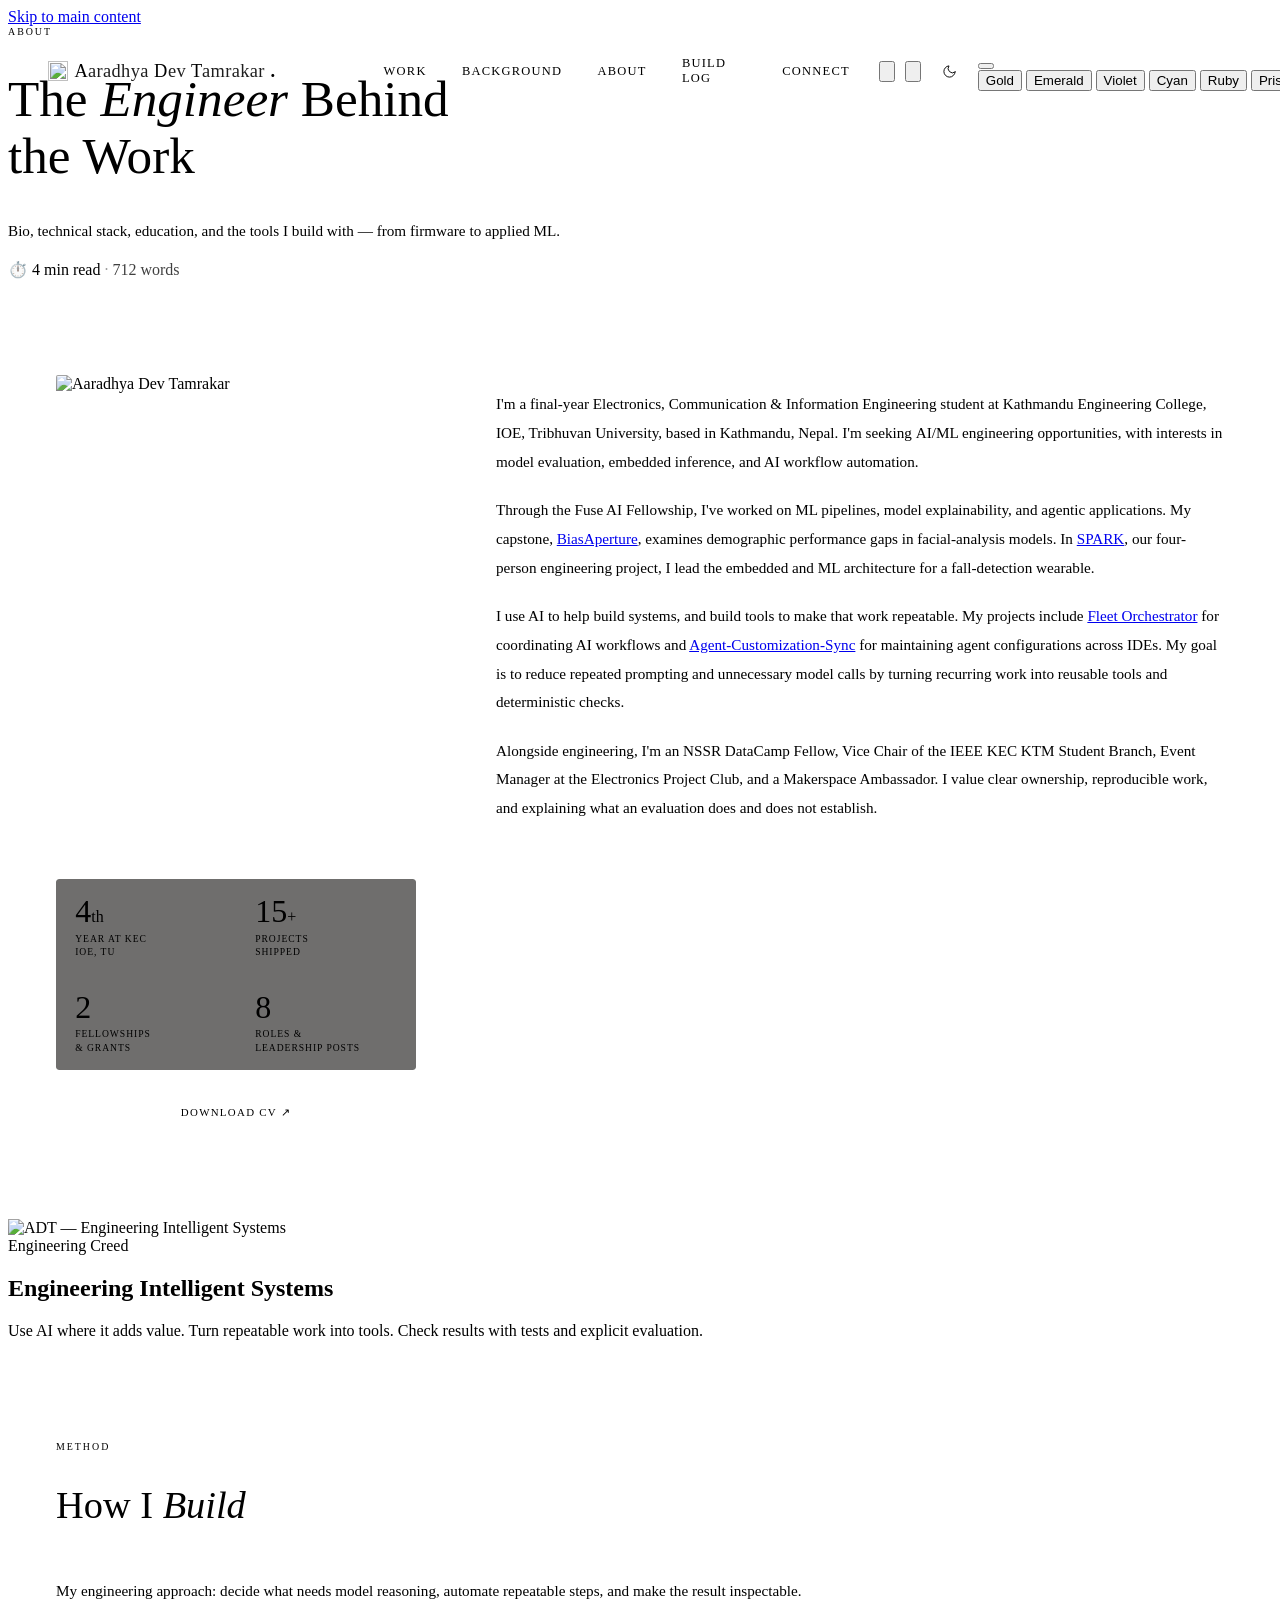
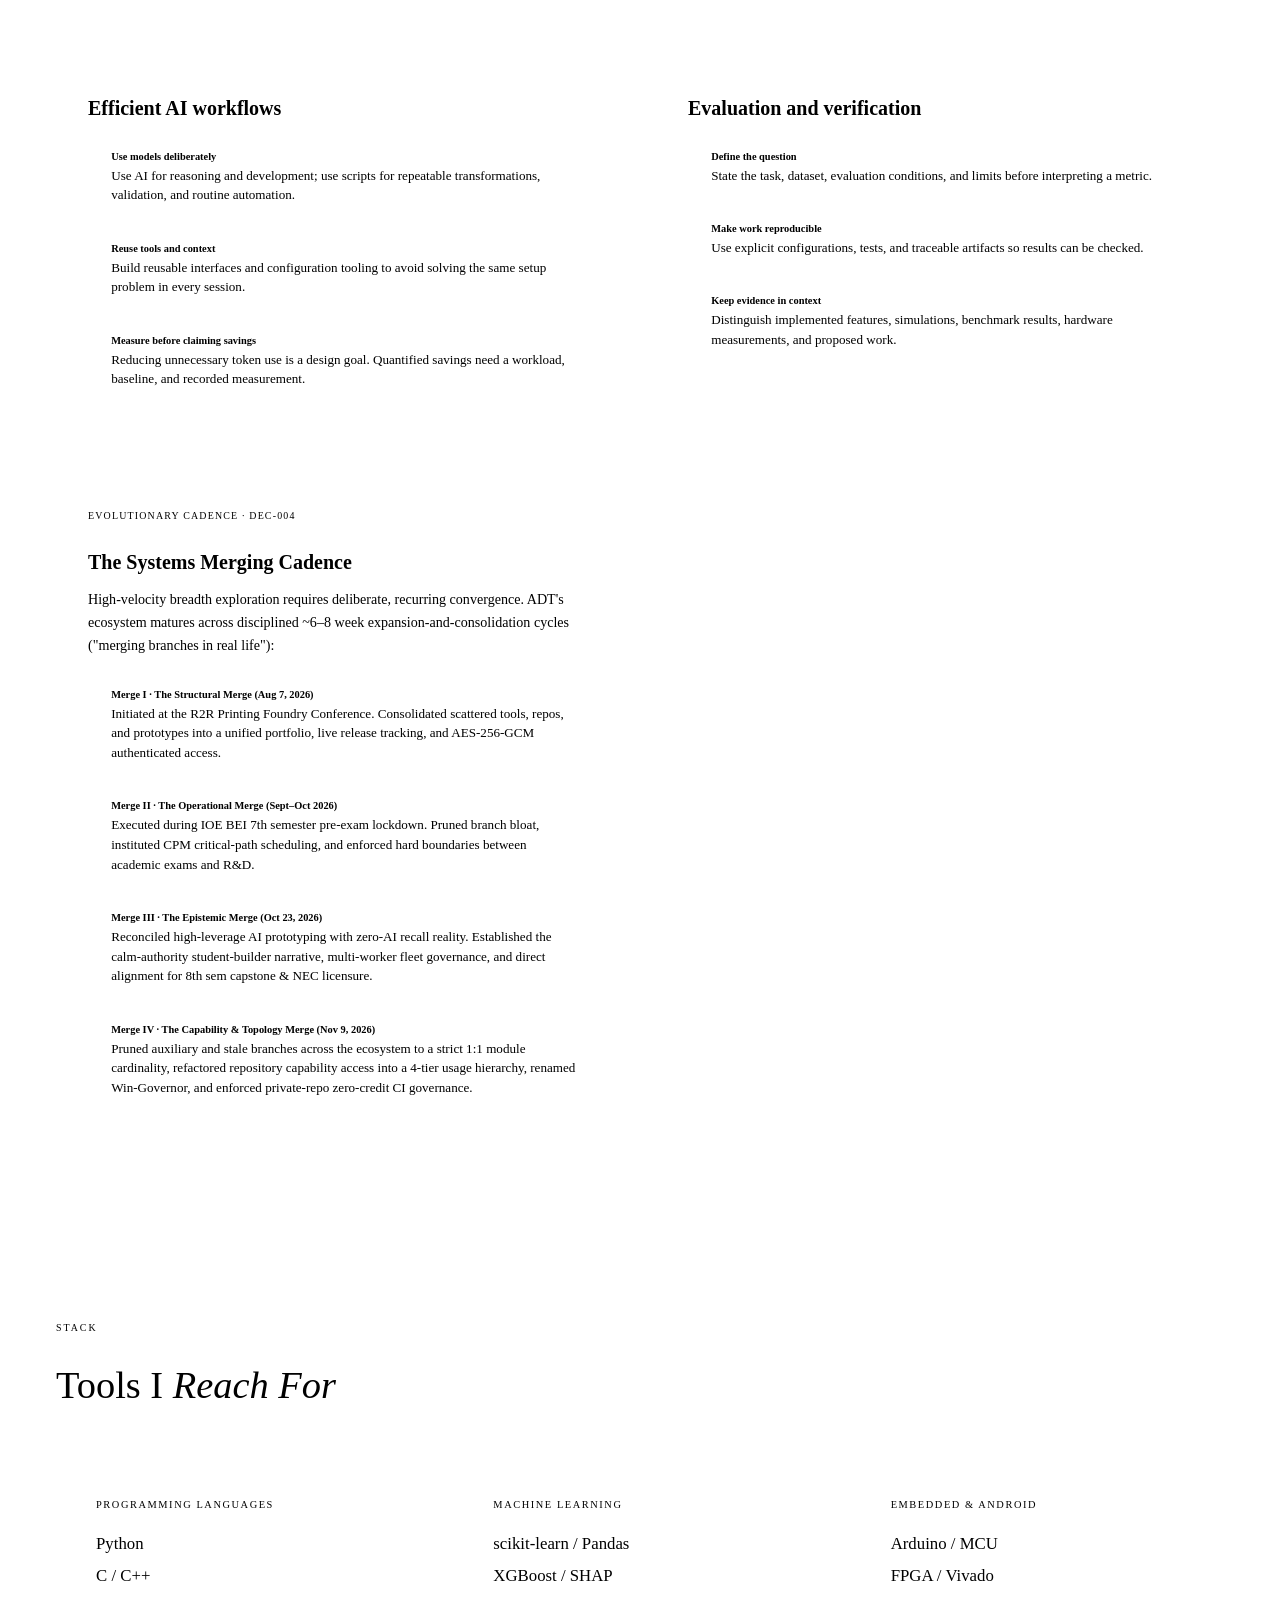
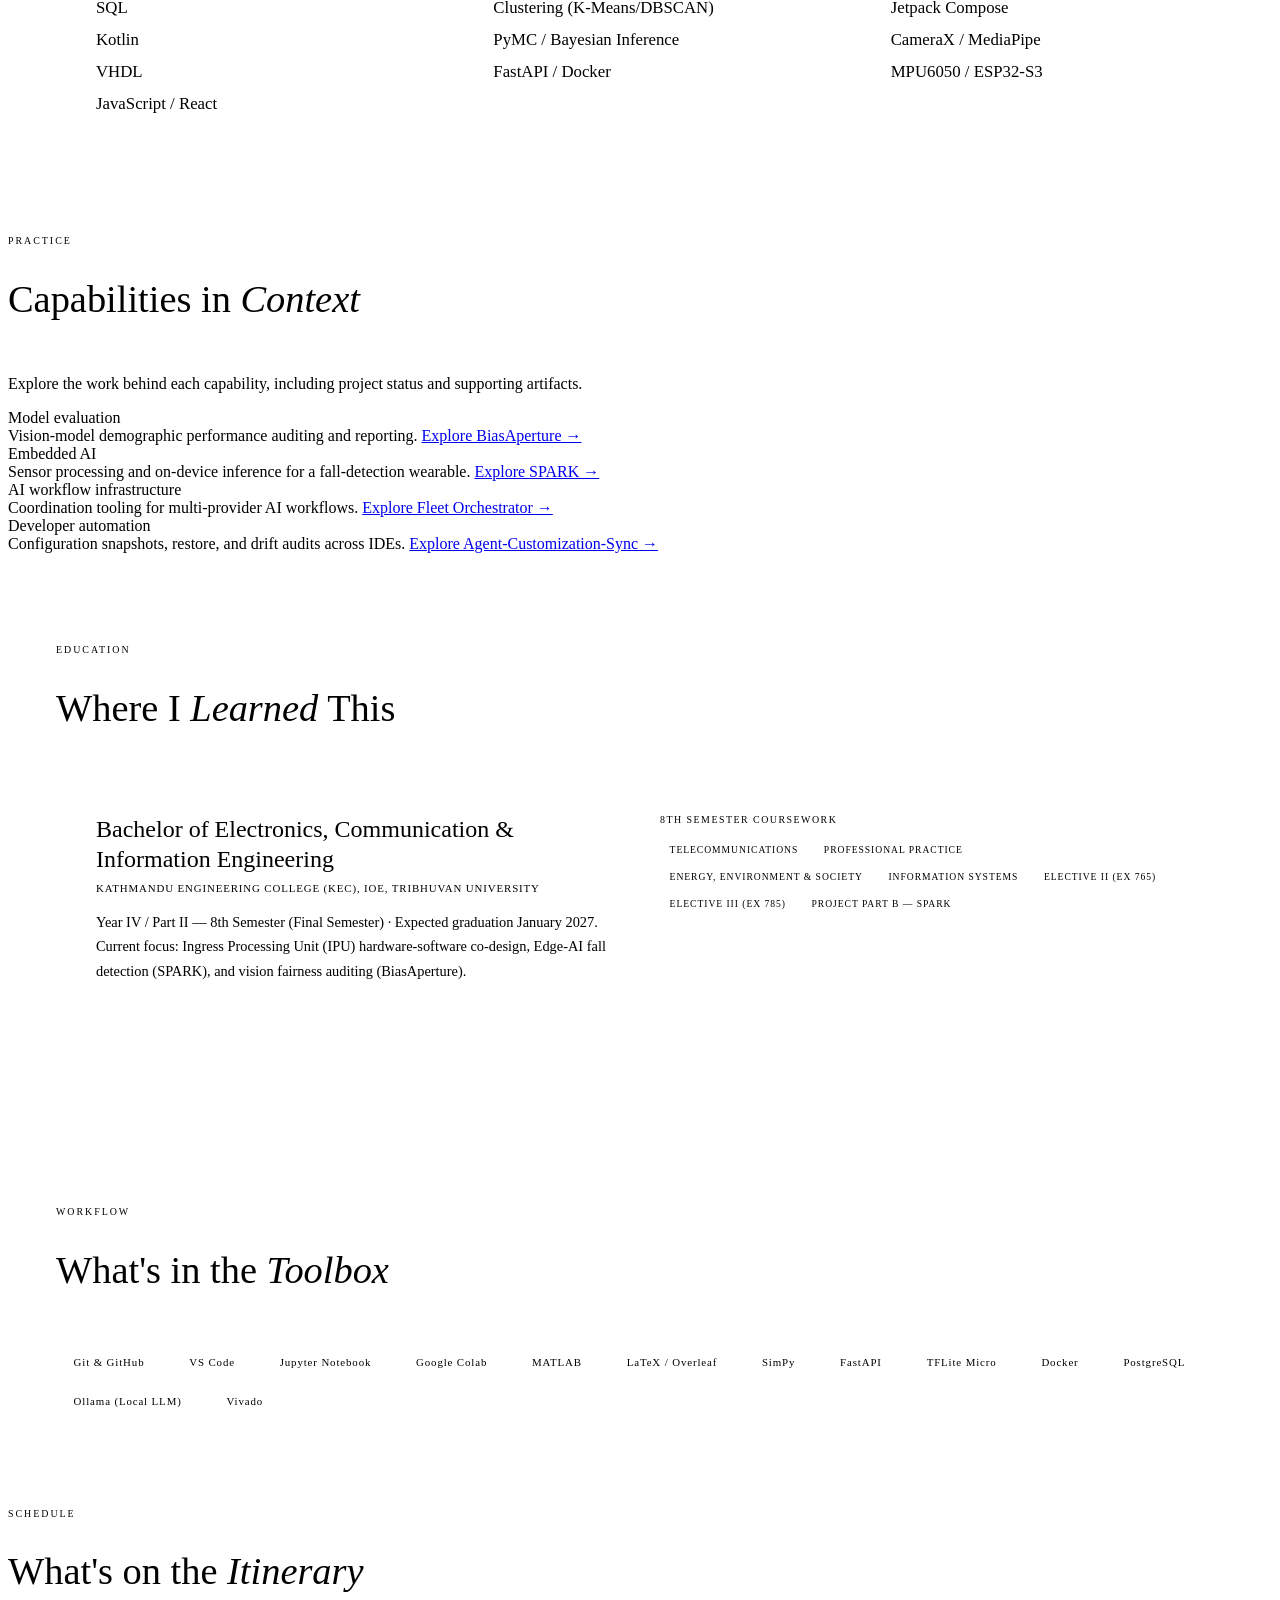
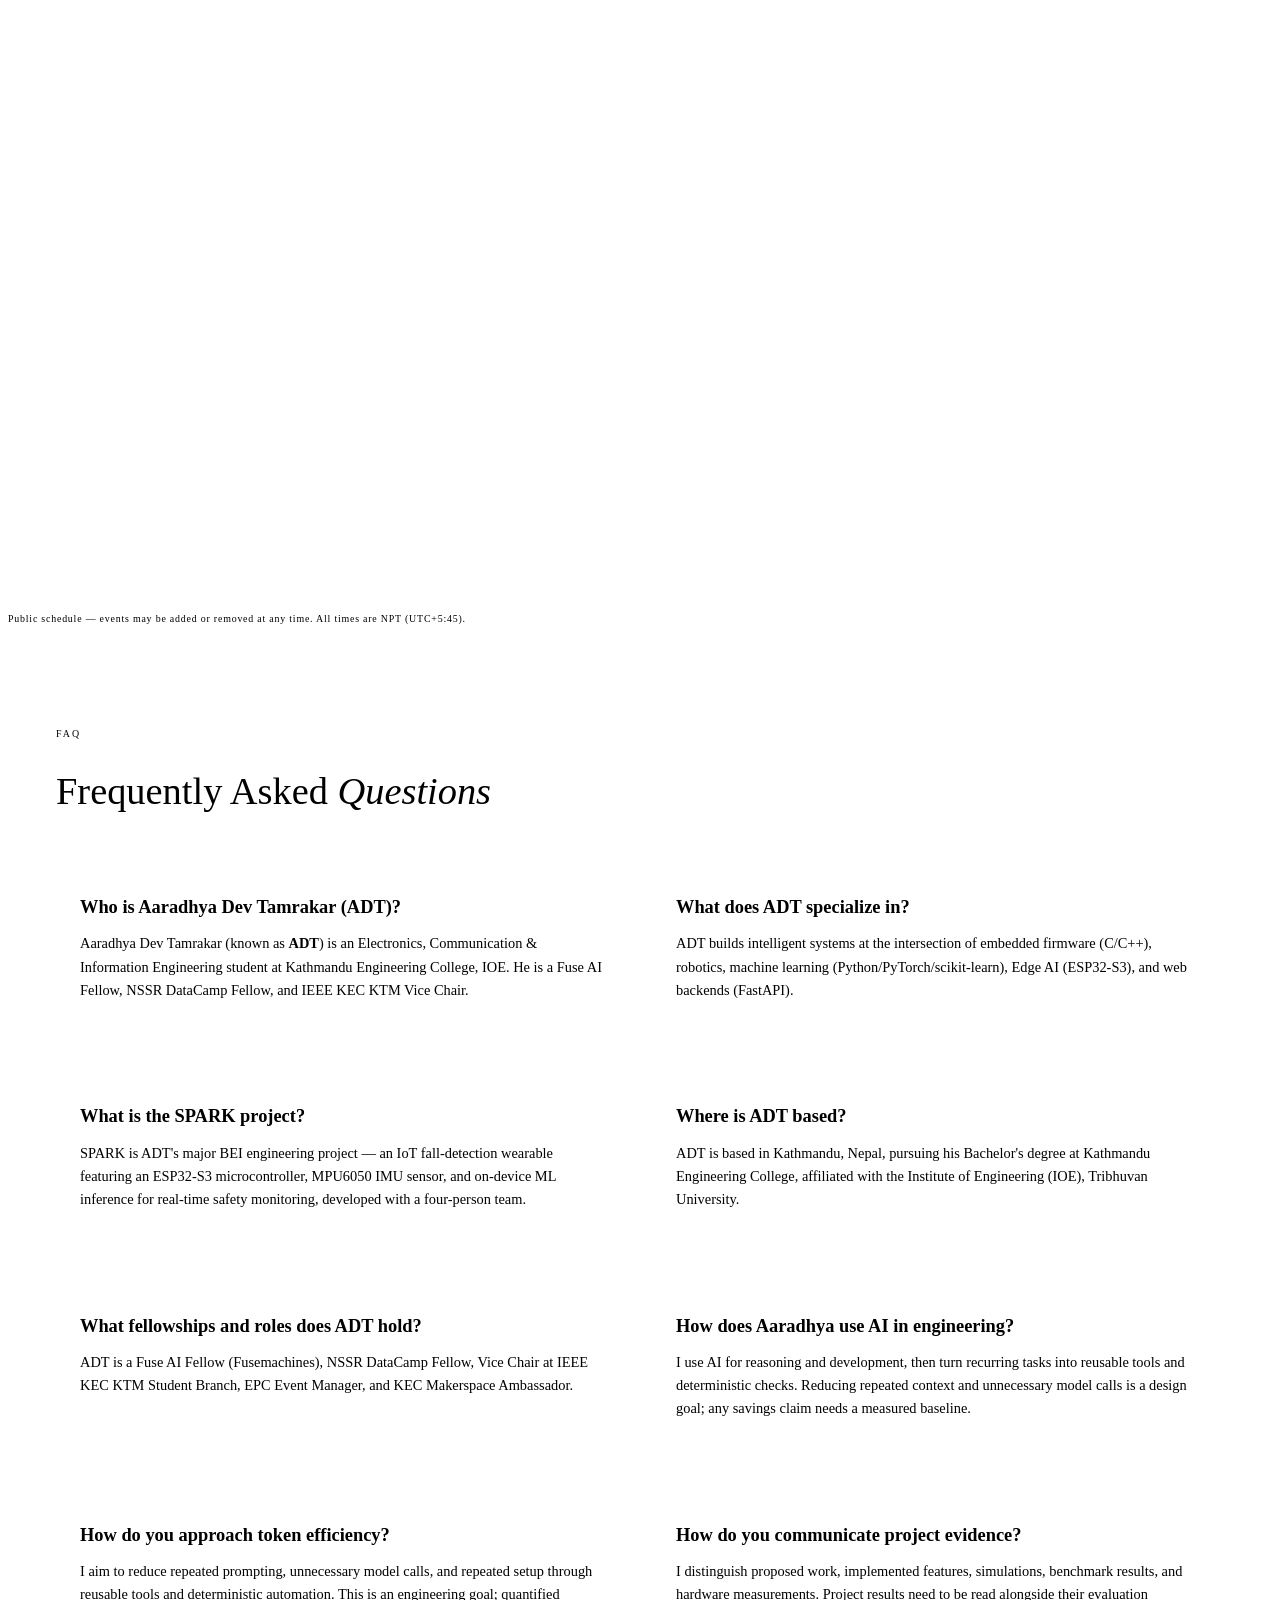
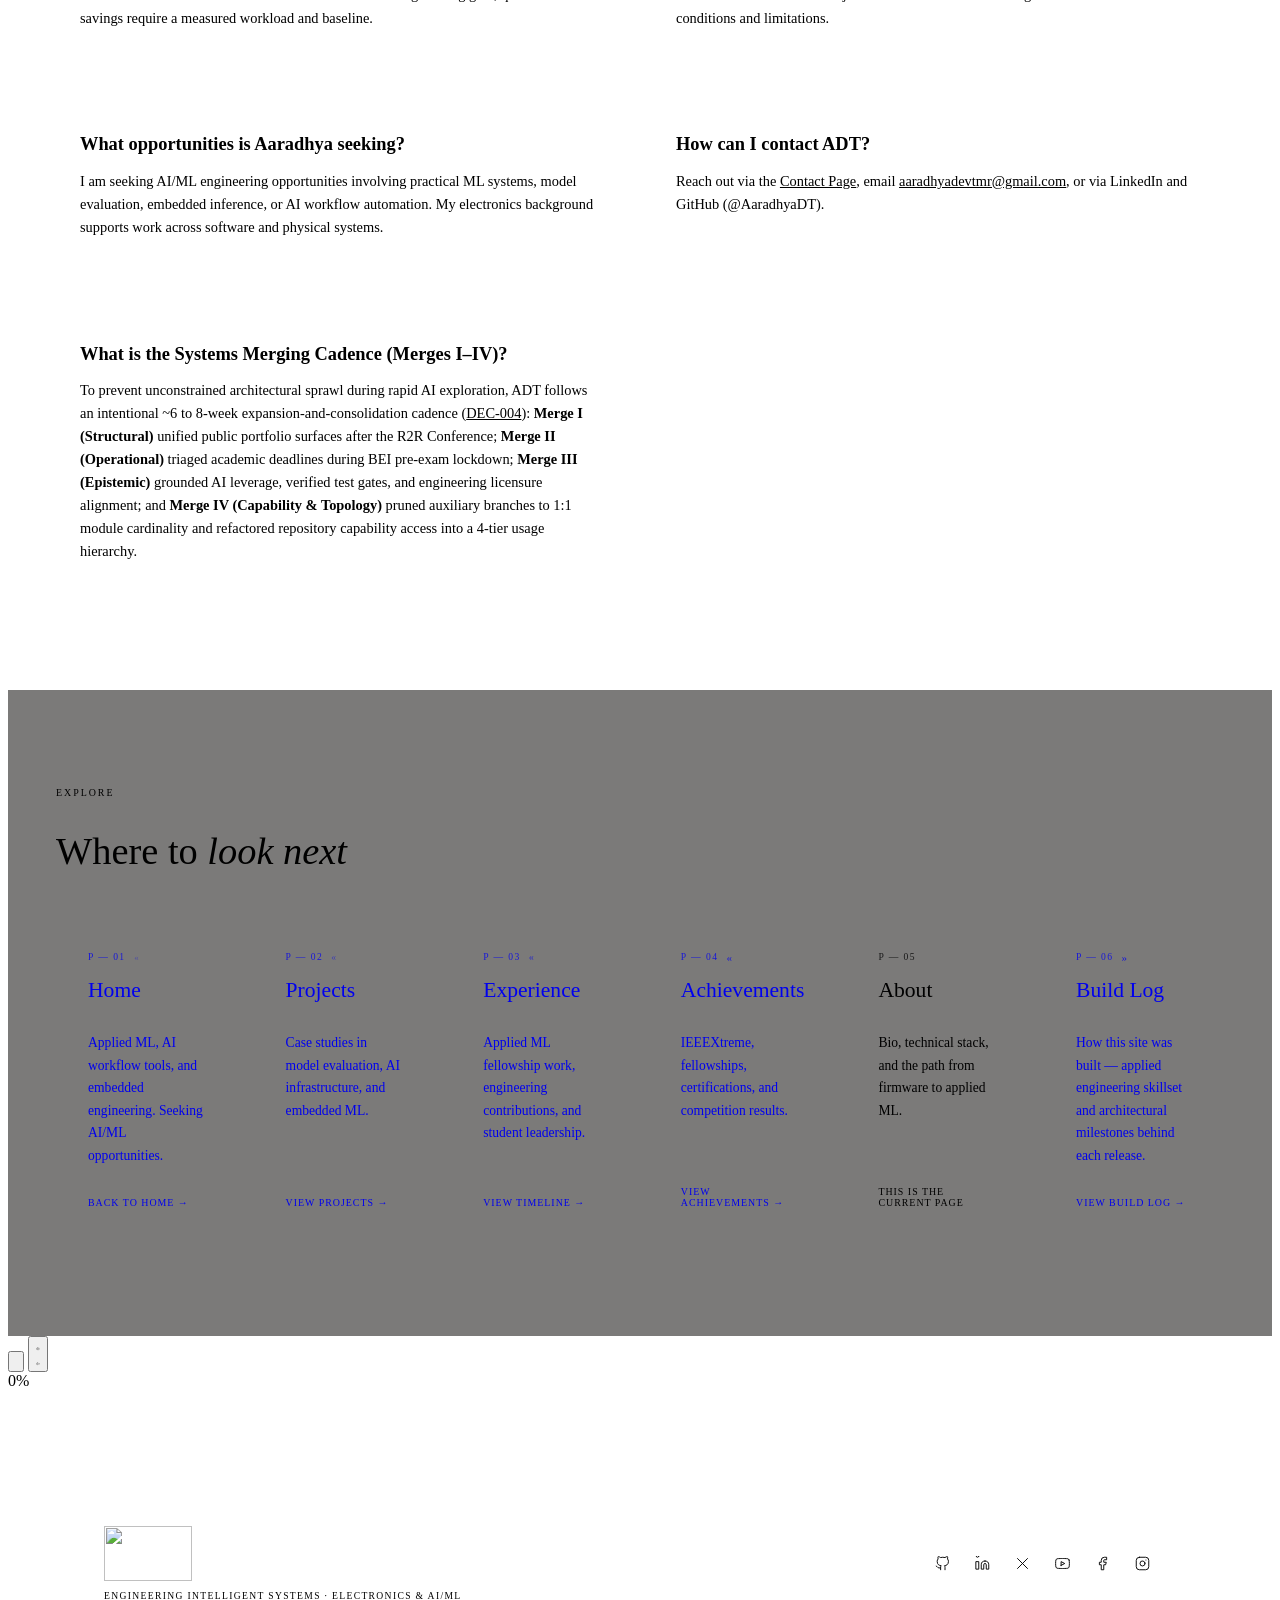
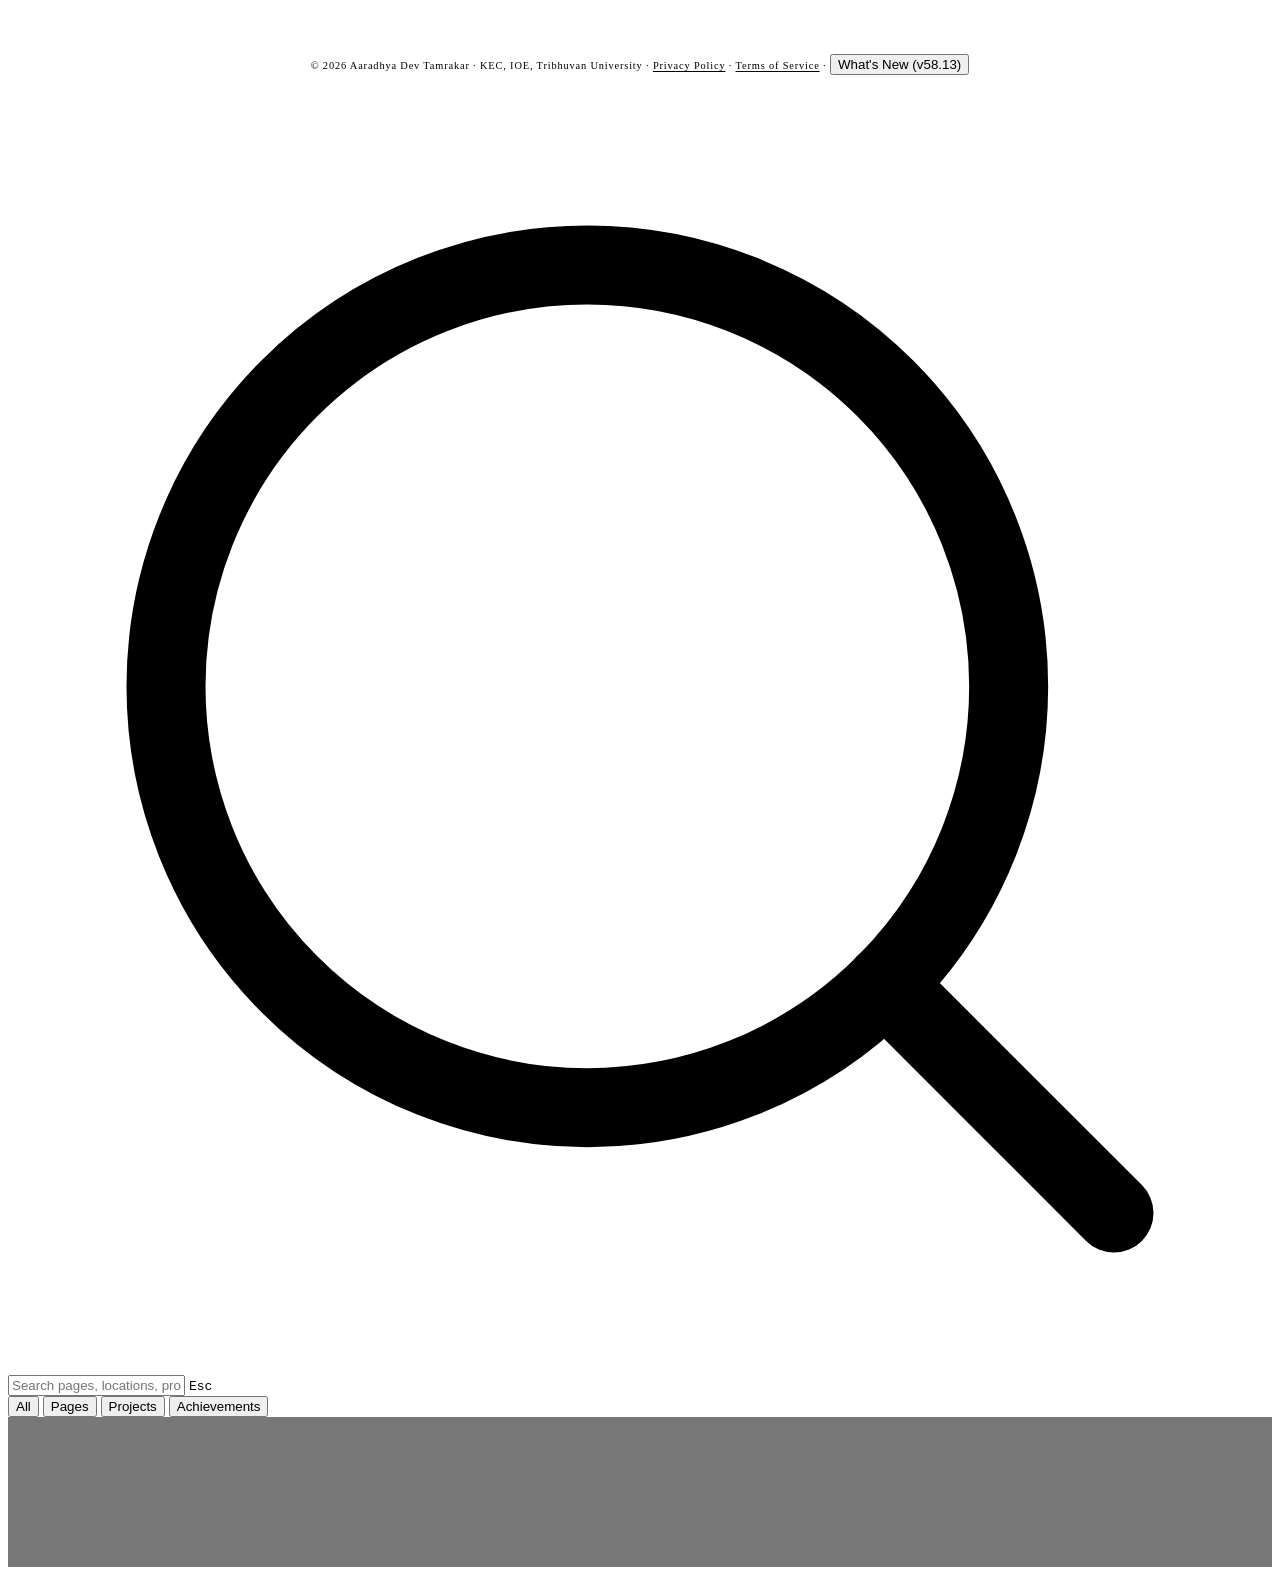
==== commit ac489b08: "docs(about): add Merge IV (Capability & Topology Merge) to Systems Merging Cadence (#58)" ====
--- a/about.html
+++ b/about.html
@@ -1,15 +1,13 @@
-<!doctype html>
+<!DOCTYPE html>
+
 <html lang="en">
-
 <head>
-  <meta charset="UTF-8" />
-  <meta name="viewport" content="width=device-width, initial-scale=1.0, viewport-fit=cover" />
-  <meta name="referrer" content="strict-origin-when-cross-origin" />
-  <meta http-equiv="Content-Security-Policy"
-    content="default-src 'self'; script-src 'self' 'unsafe-inline' https://accounts.google.com https://www.googletagmanager.com https://cdn.jsdelivr.net; style-src 'self' 'unsafe-inline' https://fonts.googleapis.com; font-src 'self' https://fonts.gstatic.com data:; img-src 'self' data: https: blob:; connect-src 'self' https://formspree.io https://api.emailjs.com https://www.google-analytics.com https://analytics.google.com https://accounts.google.com; frame-src 'self' https://accounts.google.com https://calendar.google.com; object-src 'none'; base-uri 'self'; form-action 'self' https://formspree.io;" />
-
-  <!-- Speculative Rules API — Progressive enhancement for Chromium 121+ -->
-  <script>
+<meta charset="utf-8"/>
+<meta content="width=device-width, initial-scale=1.0, viewport-fit=cover" name="viewport"/>
+<meta content="strict-origin-when-cross-origin" name="referrer"/>
+<meta content="default-src 'self'; script-src 'self' 'unsafe-inline' https://accounts.google.com https://www.googletagmanager.com https://cdn.jsdelivr.net; style-src 'self' 'unsafe-inline' https://fonts.googleapis.com; font-src 'self' https://fonts.gstatic.com data:; img-src 'self' data: https: blob:; connect-src 'self' https://formspree.io https://api.emailjs.com https://www.google-analytics.com https://analytics.google.com https://accounts.google.com https://docs.google.com; frame-src 'self' https://accounts.google.com https://calendar.google.com; object-src 'none'; base-uri 'self'; form-action 'self' https://formspree.io https://docs.google.com;" http-equiv="Content-Security-Policy"/>
+<!-- Speculative Rules API — Progressive enhancement for Chromium 121+ -->
+<script>
     if (typeof HTMLScriptElement !== 'undefined' && HTMLScriptElement.supports && HTMLScriptElement.supports('speculationrules')) {
       var specScript = document.createElement('script');
       specScript.type = 'speculationrules';
@@ -25,15 +23,12 @@
       document.head.appendChild(specScript);
     }
   </script>
-
-  <title>ADT | About — Aaradhya Dev Tamrakar</title>
-  <meta name="description"
-    content="About ADT (Aaradhya Dev Tamrakar) — Electronics, Communication & Information Engineering student at KEC, IOE, Tribhuvan University. Bio, skills stack, education, and tools." />
-  <meta name="author" content="Aaradhya Dev Tamrakar" />
-  <meta name="keywords"
-    content="Aaradhya, ADT, Aaradhya Dev Tamrakar, Aaradhya Dev, Aaradhya Tamrakar, Aaradhya D. Tamrakar, A. D. Tamrakar, A. Dev Tamrakar, AaradhyaDT, aaradhyadevtamrakar, Aaradhya Nepal, Aaradhya bio, Aaradhya skills, electronics engineer Nepal, AI ML developer, KEC IOE, bio, skills, SPARK project" />
-  <!-- theme-color is a progressive enhancement: supported by Chrome/Edge/Safari, unsupported by Firefox (gracefully ignored). -->
-  <script>
+<title>ADT | About — Aaradhya Dev Tamrakar</title>
+<meta content="Aaradhya Dev Tamrakar: final-year electronics engineering student building applied ML, embedded AI, and reusable AI workflows. Background, engineering approach, and project examples." name="description"/>
+<meta content="Aaradhya Dev Tamrakar" name="author"/>
+<meta content="Aaradhya, ADT, Aaradhya Dev Tamrakar, Aaradhya Dev, Aaradhya Tamrakar, Aaradhya D. Tamrakar, A. D. Tamrakar, A. Dev Tamrakar, AaradhyaDT, aaradhyadevtamrakar, Aaradhya Nepal, Aaradhya bio, Aaradhya skills, electronics engineer Nepal, AI ML developer, KEC IOE, bio, skills, SPARK project" name="keywords"/>
+<!-- theme-color is a progressive enhancement: supported by Chrome/Edge/Safari, unsupported by Firefox (gracefully ignored). -->
+<script>
     (function () {
       var metaDark = document.createElement("meta");
       metaDark.name = "theme-color";
@@ -47,182 +42,177 @@
       document.head.appendChild(metaLight);
     })();
   </script>
-
-  <link rel="canonical" href="https://aaradhyadt.github.io/about.html" />
-
-  <meta property="og:type" content="profile" />
-  <meta property="og:url" content="https://aaradhyadt.github.io/about.html" />
-  <meta property="og:locale" content="en_US" />
-  <meta property="og:site_name" content="Aaradhya Dev Tamrakar" />
-  <meta property="og:title" content="ADT | About — Aaradhya Dev Tamrakar" />
-  <meta property="og:description"
-    content="Electronics, Communication & Information Engineering student at KEC, IOE, Tribhuvan University. Bio, skills stack, education, and tools." />
-  <meta property="og:image" content="https://aaradhyadt.github.io/assets/images/og-image.jpg" />
-  <meta property="og:image:width" content="1200" />
-  <meta property="og:image:height" content="630" />
-
-  <meta name="twitter:card" content="summary_large_image" />
-  <meta name="twitter:site" content="@AaradhyaDT" />
-  <meta name="twitter:creator" content="@AaradhyaDT" />
-  <meta name="twitter:title" content="ADT | About — Aaradhya Dev Tamrakar" />
-  <meta name="twitter:description"
-    content="Electronics, Communication & Information Engineering student at KEC, IOE, Tribhuvan University. Bio, skills stack, education, and tools." />
-  <meta name="twitter:image" content="https://aaradhyadt.github.io/assets/images/og-image.jpg" />
-
-  <!-- JSON-LD: Breadcrumb, ProfilePage & FAQPage -->
-  <script type="application/ld+json">
-      [
-        {
-          "@context": "https://schema.org",
-          "@type": "BreadcrumbList",
-          "itemListElement": [
-            {
-              "@type": "ListItem",
-              "position": 1,
-              "name": "Home",
-              "item": "https://aaradhyadt.github.io/"
-            },
-            {
-              "@type": "ListItem",
-              "position": 2,
-              "name": "About",
-              "item": "https://aaradhyadt.github.io/about.html"
-            }
-          ]
-        },
-        {
-          "@context": "https://schema.org",
-          "@type": "ProfilePage",
-          "@id": "https://aaradhyadt.github.io/about.html#profile",
-          "name": "About ADT — Aaradhya Dev Tamrakar",
-          "mainEntity": {
-            "@id": "https://aaradhyadt.github.io/#person"
-          },
-          "dateCreated": "2026-01-01",
-          "dateModified": "2026-08-24"
-        },
-        {
-          "@context": "https://schema.org",
-          "@type": "FAQPage",
-          "@id": "https://aaradhyadt.github.io/about.html#faq",
-          "mainEntity": [
-            {
-              "@type": "Question",
-              "name": "Who is Aaradhya Dev Tamrakar (ADT)?",
-              "acceptedAnswer": {
-                "@type": "Answer",
-                "text": "Aaradhya Dev Tamrakar, widely known as ADT, is an Electronics, Communication & Information Engineering student (BEI IV/II) at Kathmandu Engineering College (IOE, Tribhuvan University). He is a Fuse AI Fellow, NSSR DataCamp Fellow, and Vice Chair at IEEE KEC KTM Student Branch."
-              }
-            },
-            {
-              "@type": "Question",
-              "name": "What does ADT specialize in?",
-              "acceptedAnswer": {
-                "@type": "Answer",
-                "text": "ADT specializes in embedded systems, robotics, machine learning, Edge AI (ESP32-S3 / MPU6050), and full-stack web development with Python, FastAPI, and JavaScript/React."
-              }
-            },
-            {
-              "@type": "Question",
-              "name": "What is the SPARK project by ADT?",
-              "acceptedAnswer": {
-                "@type": "Answer",
-                "text": "SPARK is ADT's major BEI engineering project — an intelligent fall-detection wearable utilizing ESP32-S3, MPU6050 IMU, and on-device ML inference for real-time elderly emergency alerting, engineered with a four-person team."
-              }
-            },
-            {
-              "@type": "Question",
-              "name": "Where is ADT based?",
-              "acceptedAnswer": {
-                "@type": "Answer",
-                "text": "ADT is based in Kathmandu, Nepal, studying at Kathmandu Engineering College under the Institute of Engineering (IOE), Tribhuvan University."
-              }
-            },
-            {
-              "@type": "Question",
-              "name": "What fellowships and leadership roles does ADT hold?",
-              "acceptedAnswer": {
-                "@type": "Answer",
-                "text": "ADT holds the Fuse AI Fellowship (Fusemachines, 2026), NSSR DataCamp Fellowship (Cohort 2), serves as Vice Chair of the IEEE KEC KTM Student Branch, Event Manager for the Electronics & Propagation Club (EPC), and KEC Makerspace Ambassador."
-              }
-            },
-            {
-              "@type": "Question",
-              "name": "How does Aaradhya Dev Tamrakar (ADT) approach AI systems building and orchestration?",
-              "acceptedAnswer": {
-                "@type": "Answer",
-                "text": "ADT approaches AI systems not as shallow chatbot wrappers, but via a rigorous systems leverage cycle: identifying recurring engineering friction, modeling interface contracts, building reusable FastMCP microservices, composing capabilities into compound pipelines, and enforcing zero-token deterministic verification gates."
-              }
-            },
-            {
-              "@type": "Question",
-              "name": "What is the 6-layer vertical systems stack across ADT's ecosystem?",
-              "acceptedAnswer": {
-                "@type": "Answer",
-                "text": "Rather than disconnected horizontal projects, ADT's work spans an integrated vertical systems stack: (1) Physical Sensing & Control (SPARK, GCSBR), (2) Edge AI & Perception Fairness (BiasAperture), (3) Knowledge Systems & Sync (Super-NLM), (4) Engineering Workflow Automation (GitHub-Pilot), (5) OS-Level Agentic Control (Windows-Pilot), and (6) Kernel & Computing Environment (NovaOptimizer), unified under the Brainstorm systems control plane."
-              }
-            },
-            {
-              "@type": "Question",
-              "name": "What is the E0–E5 evidence and verification framework used in ADT's projects?",
-              "acceptedAnswer": {
-                "@type": "Answer",
-                "text": "To prevent unverified claims and eliminate abstraction drift, ADT enforces explicit evidence tiers: E4 (physically measured on hardware or public benchmarks like SPARK 0.9185 SisFall AUC-ROC), E2/E3 (committed code with unit tests or discrete-event SimPy simulations like STRANGLER-IPU), and E0/E1 (formal neurosymbolic specifications like Headless Invariant Assurance). Simulation results are never conflated with physical measurements."
-              }
-            },
-            {
-              "@type": "Question",
-              "name": "How is ADT positioned for competitive scholarships and graduate research?",
-              "acceptedAnswer": {
-                "@type": "Answer",
-                "text": "ADT is positioned as an emerging Intelligent Systems / AI Systems Engineering Researcher-in-Training. Grounded in an electronics/embedded engineering foundation (BEI), he demonstrates unusually high initiative, cross-layer systems execution (silicon sensors to OS kernels), and rapid AI-assisted development velocity, paired with a commitment to deepening underlying computer architecture and mathematical depth."
-              }
-            },
-            {
-              "@type": "Question",
-              "name": "How can I contact or collaborate with ADT?",
-              "acceptedAnswer": {
-                "@type": "Answer",
-                "text": "You can contact ADT via his official portfolio contact page (https://aaradhyadt.github.io/contact.html), direct email at aaradhyadevtmr@gmail.com, or on LinkedIn (aaradhya-dev-tamrakar) and GitHub (AaradhyaDT)."
-              }
-            }
-          ]
+<link href="https://aaradhyadt.github.io/about.html" rel="canonical"/>
+<meta content="profile" property="og:type"/>
+<meta content="https://aaradhyadt.github.io/about.html" property="og:url"/>
+<meta content="en_US" property="og:locale"/>
+<meta content="Aaradhya Dev Tamrakar" property="og:site_name"/>
+<meta content="ADT | About — Aaradhya Dev Tamrakar" property="og:title"/>
+<meta content="Aaradhya Dev Tamrakar: final-year electronics engineering student building applied ML, embedded AI, and reusable AI workflows. Background, engineering approach, and project examples." property="og:description"/>
+<meta content="https://aaradhyadt.github.io/assets/images/og/og-master.png" property="og:image"/>
+  <meta property="og:image:type" content="image/png" />
+  <meta property="og:image:alt" content="Aaradhya Dev Tamrakar - portrait, name, and ADT signature" />
+  <meta name="twitter:image:alt" content="Aaradhya Dev Tamrakar - portrait, name, and ADT signature" />
+<meta content="1200" property="og:image:width"/>
+<meta content="630" property="og:image:height"/>
+<meta content="summary_large_image" name="twitter:card"/>
+<meta content="@AaradhyaDT" name="twitter:site"/>
+<meta content="@AaradhyaDT" name="twitter:creator"/>
+<meta content="ADT | About — Aaradhya Dev Tamrakar" name="twitter:title"/>
+<meta content="Aaradhya Dev Tamrakar: final-year electronics engineering student building applied ML, embedded AI, and reusable AI workflows. Background, engineering approach, and project examples." name="twitter:description"/>
+<meta content="https://aaradhyadt.github.io/assets/images/og/og-master.png" name="twitter:image"/>
+<!-- JSON-LD: Breadcrumb, ProfilePage & FAQPage -->
+<script type="application/ld+json">[
+  {
+    "@context": "https://schema.org",
+    "@type": "BreadcrumbList",
+    "itemListElement": [
+      {
+        "@type": "ListItem",
+        "position": 1,
+        "name": "Home",
+        "item": "https://aaradhyadt.github.io/"
+      },
+      {
+        "@type": "ListItem",
+        "position": 2,
+        "name": "About",
+        "item": "https://aaradhyadt.github.io/about.html"
+      }
+    ]
+  },
+  {
+    "@context": "https://schema.org",
+    "@type": "ProfilePage",
+    "@id": "https://aaradhyadt.github.io/about.html#profile",
+    "name": "About ADT — Aaradhya Dev Tamrakar",
+    "mainEntity": {
+      "@id": "https://aaradhyadt.github.io/#person"
+    },
+    "dateCreated": "2026-01-01",
+    "dateModified": "2026-08-24"
+  },
+  {
+    "@context": "https://schema.org",
+    "@type": "FAQPage",
+    "@id": "https://aaradhyadt.github.io/about.html#faq",
+    "mainEntity": [
+      {
+        "@type": "Question",
+        "name": "Who is Aaradhya Dev Tamrakar (ADT)?",
+        "acceptedAnswer": {
+          "@type": "Answer",
+          "text": "Aaradhya Dev Tamrakar, widely known as ADT, is an Electronics, Communication & Information Engineering student (BEI IV/II) at Kathmandu Engineering College (IOE, Tribhuvan University). He is a Fuse AI Fellow, NSSR DataCamp Fellow, and Vice Chair at IEEE KEC KTM Student Branch."
         }
-      ]
-    </script>
-
-  <link rel="manifest" href="site.webmanifest" />
-  <link rel="apple-touch-icon" href="assets/images/photo.png" />
-  <link rel="icon"
-    href="data:image/svg+xml,<svg xmlns='http://www.w3.org/2000/svg' viewBox='0 0 32 32'><rect width='32' height='32' rx='6' fill='%230d0e11'/><text x='50%25' y='50%25' dominant-baseline='central' text-anchor='middle' font-family='Georgia,serif' font-size='13' font-weight='400' fill='%23d4a85a'>ADT</text></svg>" />
-
-  <link rel="preconnect" href="https://fonts.googleapis.com" />
-  <link rel="preconnect" href="https://fonts.gstatic.com" crossorigin />
-  <link rel="preload" as="style"
-    href="https://fonts.googleapis.com/css2?family=DM+Mono:wght@400;500&family=Inter:wght@300;400;500;600;700&family=Playfair+Display:ital,wght@0,400;0,600;1,400&display=swap" />
-  <link rel="stylesheet" media="print" onload="this.media = 'all'"
-    href="https://fonts.googleapis.com/css2?family=DM+Mono:wght@400;500&family=Inter:wght@300;400;500;600;700&family=Playfair+Display:ital,wght@0,400;0,600;1,400&display=swap" />
-  <noscript>
-    <link rel="stylesheet"
-      href="https://fonts.googleapis.com/css2?family=DM+Mono:wght@400;500&family=Inter:wght@300;400;500;600;700&family=Playfair+Display:ital,wght@0,400;0,600;1,400&display=swap" />
-  </noscript>
-
-  <link rel="preload" as="image" href="assets/images/photo.webp" type="image/webp" />
-  <!-- Critical CSS modules — loaded in parallel (eliminates @import waterfall) -->
-  <link rel="stylesheet" href="assets/css/modules/tokens.css" />
-  <link rel="stylesheet" href="assets/css/modules/base.css" />
-  <link rel="stylesheet" href="assets/css/modules/layout.css" />
-  <link rel="stylesheet" href="assets/css/modules/components.css" />
-
-  <!-- Non-critical interactive CSS modules — deferred via print/onload swap -->
-  <link rel="stylesheet" href="assets/css/modules/cmdk.css" media="print" onload="this.media='all'" />
-  <link rel="stylesheet" href="assets/css/modules/access.css" media="print" onload="this.media='all'" />
-  <link rel="stylesheet" href="assets/css/modules/terminal.css" media="print" onload="this.media='all'" />
-  <link rel="stylesheet" href="assets/css/modules/tour.css" media="print" onload="this.media='all'" />
-  <link rel="stylesheet" href="assets/css/modules/graph-modal.css" media="print" onload="this.media='all'" />
-  <link rel="stylesheet" href="assets/css/modules/print.css" media="print" />
-  <!-- Page-specific: about (bio, photo, stats, skills, education, tools) -->
-  <style>
+      },
+      {
+        "@type": "Question",
+        "name": "What does ADT specialize in?",
+        "acceptedAnswer": {
+          "@type": "Answer",
+          "text": "ADT specializes in embedded systems, robotics, machine learning, Edge AI (ESP32-S3 / MPU6050), and full-stack web development with Python, FastAPI, and JavaScript/React."
+        }
+      },
+      {
+        "@type": "Question",
+        "name": "What is the SPARK project by ADT?",
+        "acceptedAnswer": {
+          "@type": "Answer",
+          "text": "SPARK is ADT's major BEI engineering project — an intelligent fall-detection wearable utilizing ESP32-S3, MPU6050 IMU, and on-device ML inference for real-time elderly emergency alerting, engineered with a four-person team."
+        }
+      },
+      {
+        "@type": "Question",
+        "name": "Where is ADT based?",
+        "acceptedAnswer": {
+          "@type": "Answer",
+          "text": "ADT is based in Kathmandu, Nepal, studying at Kathmandu Engineering College under the Institute of Engineering (IOE), Tribhuvan University."
+        }
+      },
+      {
+        "@type": "Question",
+        "name": "What fellowships and leadership roles does ADT hold?",
+        "acceptedAnswer": {
+          "@type": "Answer",
+          "text": "ADT holds the Fuse AI Fellowship (Fusemachines, 2026), NSSR DataCamp Fellowship (Cohort 2), serves as Vice Chair of the IEEE KEC KTM Student Branch, Event Manager for the Electronics & Propagation Club (EPC), and KEC Makerspace Ambassador."
+        }
+      },
+      {
+        "@type": "Question",
+        "name": "How does Aaradhya Dev Tamrakar (ADT) approach AI systems building and orchestration?",
+        "acceptedAnswer": {
+          "@type": "Answer",
+          "text": "I use AI for reasoning and development, then turn recurring tasks into reusable tools and deterministic checks. Reducing repeated context and unnecessary model calls is a design goal; any savings claim needs a measured baseline."
+        }
+      },
+      {
+        "@type": "Question",
+        "name": "How do you approach token efficiency?",
+        "acceptedAnswer": {
+          "@type": "Answer",
+          "text": "I aim to reduce repeated prompting, unnecessary model calls, and repeated setup through reusable tools and deterministic automation. This is an engineering goal; quantified savings require a measured workload and baseline."
+        }
+      },
+      {
+        "@type": "Question",
+        "name": "How do you communicate project evidence?",
+        "acceptedAnswer": {
+          "@type": "Answer",
+          "text": "I distinguish proposed work, implemented features, simulations, benchmark results, and hardware measurements. Project results need to be read alongside their evaluation conditions and limitations."
+        }
+      },
+      {
+        "@type": "Question",
+        "name": "What opportunities is Aaradhya seeking?",
+        "acceptedAnswer": {
+          "@type": "Answer",
+          "text": "I am seeking AI/ML engineering opportunities involving practical ML systems, model evaluation, embedded inference, or AI workflow automation. My electronics background supports work across software and physical systems."
+        }
+      },
+      {
+        "@type": "Question",
+        "name": "How can I contact or collaborate with ADT?",
+        "acceptedAnswer": {
+          "@type": "Answer",
+          "text": "You can contact ADT via his official portfolio contact page (https://aaradhyadt.github.io/contact.html), direct email at aaradhyadevtmr@gmail.com, or on LinkedIn (aaradhya-dev-tamrakar) and GitHub (AaradhyaDT)."
+        }
+      },
+      {
+        "@type": "Question",
+        "name": "What is the Systems Merging Cadence (Merges I–IV)?",
+        "acceptedAnswer": {
+          "@type": "Answer",
+          "text": "ADT governs rapid AI exploration through a recurring 6–8 week expansion-and-consolidation cycle codified in DEC-004: Merge I (Structural, Aug 7, 2026) consolidated public portfolio surfaces after the R2R Conference; Merge II (Operational, Sept–Oct 2026) triaged time and pruned branches during BEI 7th semester finals; Merge III (Epistemic, Oct 23, 2026) locked in the calm-authority student-builder identity, verified test gates, and engineering licensure alignment; and Merge IV (Capability & Topology, Nov 9, 2026) pruned auxiliary branches to 1:1 module cardinality and refactored repository capability access into a 4-tier usage hierarchy."
+        }
+      }
+    ]
+  }
+]</script>
+<link href="site.webmanifest" rel="manifest"/>
+<link rel="apple-touch-icon" href="assets/images/branding/adt-gold-icon-192.png" />
+<link rel="icon" type="image/png" href="assets/images/branding/adt-gold-favicon.png" />
+<link href="https://fonts.googleapis.com" rel="preconnect"/>
+<link crossorigin="" href="https://fonts.gstatic.com" rel="preconnect"/>
+<link as="style" href="https://fonts.googleapis.com/css2?family=DM+Mono:wght@400;500&amp;family=Inter:wght@300;400;500;600;700&amp;family=Playfair+Display:ital,wght@0,400;0,600;1,400&amp;display=swap" rel="preload"/>
+<link href="https://fonts.googleapis.com/css2?family=DM+Mono:wght@400;500&amp;family=Inter:wght@300;400;500;600;700&amp;family=Playfair+Display:ital,wght@0,400;0,600;1,400&amp;display=swap" media="print" onload="this.media = 'all'" rel="stylesheet"/>
+<noscript>
+<link href="https://fonts.googleapis.com/css2?family=DM+Mono:wght@400;500&amp;family=Inter:wght@300;400;500;600;700&amp;family=Playfair+Display:ital,wght@0,400;0,600;1,400&amp;display=swap" rel="stylesheet"/>
+</noscript>
+<link as="image" href="assets/images/photo.webp" rel="preload" type="image/webp"/>
+<!-- Critical CSS modules — loaded in parallel (eliminates @import waterfall) -->
+<link href="assets/css/modules/tokens.css" rel="stylesheet"/>
+<link href="assets/css/modules/base.css" rel="stylesheet"/>
+<link href="assets/css/modules/layout.css" rel="stylesheet"/>
+<link href="assets/css/modules/components.css" rel="stylesheet"/>
+<!-- Non-critical interactive CSS modules — deferred via print/onload swap -->
+<link href="assets/css/modules/cmdk.css" media="print" onload="this.media='all'" rel="stylesheet"/>
+<link href="assets/css/modules/access.css" media="print" onload="this.media='all'" rel="stylesheet"/>
+<link href="assets/css/modules/terminal.css" media="print" onload="this.media='all'" rel="stylesheet"/>
+<link href="assets/css/modules/tour.css" media="print" onload="this.media='all'" rel="stylesheet"/>
+<link href="assets/css/modules/graph-modal.css" media="print" onload="this.media='all'" rel="stylesheet"/>
+<link href="assets/css/modules/print.css" media="print" rel="stylesheet"/>
+<!-- Page-specific: about (bio, photo, stats, skills, education, tools) -->
+<style>
     html,
     body {
       background: var(--bg);
@@ -230,7 +220,7 @@
 
     /* ── Bio + photo layout ─────────────────────────────────── */
     #about-intro {
-      padding: 2rem 3rem 5rem;
+      padding: calc(var(--nav-h, 76px) + 1.25rem) var(--section-pad-x, 3rem) var(--section-separator-gap, 5.5rem);
     }
 
     .about-layout {
@@ -473,16 +463,14 @@
 
     /* ── Skills ───────────────────────────────────────────── */
     #skills {
-      padding: 0 3rem 6rem;
+      padding: var(--section-separator-gap, 5.5rem) var(--section-pad-x, 3rem);
     }
 
     .skills-layout {
       display: grid;
       grid-template-columns: repeat(3, 1fr);
-      gap: 1px;
-      border: 1px solid var(--line);
-      border-radius: 4px;
-      overflow: hidden;
+      gap: 1.5rem;
+      padding-top: 8px;
     }
 
     .skill-group {
@@ -490,6 +478,7 @@
       border: 1px solid var(--line);
       border-radius: 10px;
       padding: 2.5rem;
+      position: relative;
       transition: background 0.35s ease, border-color 0.35s ease, transform 0.35s cubic-bezier(0.16, 1, 0.3, 1), box-shadow 0.35s cubic-bezier(0.16, 1, 0.3, 1);
     }
 
@@ -497,7 +486,8 @@
       background: var(--bg3);
       border-color: var(--accent);
       transform: translateY(-4px);
-      box-shadow: 0 10px 30px -4px rgba(0, 0, 0, .35), 0 0 20px var(--accent-a35);
+      box-shadow: 0 0 0 1px var(--accent), 0 10px 30px -4px rgba(0, 0, 0, .35), 0 0 20px var(--accent-a35);
+      z-index: 2;
     }
 
     .skill-group-title {
@@ -566,7 +556,7 @@
 
     /* ── Education ────────────────────────────────────────── */
     #education {
-      padding: 0 3rem 6rem;
+      padding: var(--section-separator-gap, 5.5rem) var(--section-pad-x, 3rem);
     }
 
     .edu-card {
@@ -647,7 +637,7 @@
 
     /* ── Tools ────────────────────────────────────────────── */
     #tools {
-      padding: 0 3rem 6rem;
+      padding: var(--section-separator-gap, 5.5rem) var(--section-pad-x, 3rem);
     }
 
     .tools-row {
@@ -708,8 +698,7 @@
       #skills,
       #education,
       #tools {
-        padding-left: 2rem;
-        padding-right: 2rem;
+        padding: var(--section-separator-gap, 4.5rem) var(--section-pad-x, 2rem);
       }
 
       .about-layout {
@@ -732,9 +721,7 @@
       #skill-radar,
       #itinerary,
       #faq {
-        padding-left: 1.25rem;
-        padding-right: 1.25rem;
-        padding-bottom: 3.5rem;
+        padding: var(--section-separator-gap, 3.5rem) var(--section-pad-x, 1.25rem);
       }
 
       .about-layout {
@@ -783,9 +770,7 @@
       #skill-radar,
       #itinerary,
       #faq {
-        padding-left: 0.85rem;
-        padding-right: 0.85rem;
-        padding-bottom: 2.75rem;
+        padding: var(--section-separator-gap, 2.75rem) var(--section-pad-x, 0.85rem);
       }
 
       .about-bio {
@@ -815,9 +800,7 @@
       #skill-radar,
       #itinerary,
       #faq {
-        padding-left: 0.65rem;
-        padding-right: 0.65rem;
-        padding-bottom: 2.25rem;
+        padding: var(--section-separator-gap, 2.25rem) var(--section-pad-x, 0.65rem);
       }
 
       .about-photo-wrap,
@@ -887,7 +870,7 @@
     }
 
     #faq {
-      padding: 0 3rem 6rem;
+      padding: var(--section-separator-gap, 5.5rem) var(--section-pad-x, 3rem);
     }
 
     .faq-grid {
@@ -924,7 +907,7 @@
 
     /* ── Vertical Systems Stack & Epistemic Verification ── */
     #vertical-stack {
-      padding: 0 3rem 6rem;
+      padding: var(--section-separator-gap, 5.5rem) var(--section-pad-x, 3rem);
     }
 
     .stack-lead {
@@ -996,16 +979,43 @@
       flex-direction: column;
       gap: 0.85rem;
       margin-top: 1.2rem;
+      position: relative;
     }
 
     .v-tier-item {
       display: flex;
       flex-direction: column;
       gap: 0.25rem;
-      padding: 0.75rem 1rem;
+      padding: 0.75rem 1rem 0.75rem 1.45rem;
       background: rgba(255, 255, 255, 0.02);
       border: 1px solid var(--line);
       border-radius: 4px;
+      position: relative;
+      transition: border-color 0.25s ease, transform 0.25s cubic-bezier(0.16, 1, 0.3, 1), box-shadow 0.25s ease;
+    }
+
+    .v-tier-item::before {
+      content: "";
+      position: absolute;
+      left: 0.55rem;
+      top: 1.05rem;
+      width: 5px;
+      height: 5px;
+      border-radius: 50%;
+      background: var(--accent);
+      box-shadow: 0 0 6px var(--accent-a45);
+      transition: transform 0.2s ease, box-shadow 0.2s ease;
+    }
+
+    .v-tier-item:hover {
+      border-color: var(--accent-a45);
+      transform: translateX(4px);
+      box-shadow: 0 4px 16px rgba(0, 0, 0, 0.25), 0 0 12px var(--accent-a12);
+    }
+
+    .v-tier-item:hover::before {
+      transform: scale(1.4);
+      box-shadow: 0 0 10px var(--accent);
     }
 
     .v-tier-tag {
@@ -1028,707 +1038,492 @@
     html[data-theme="light"] .v-tier-item {
       background: rgba(0, 0, 0, 0.02);
     }
+
+    @media (prefers-reduced-motion: reduce) {
+      .v-tier-item {
+        transition: none !important;
+        transform: none !important;
+      }
+    }
   </style>
 </head>
-
 <body>
-  <div id="readProgressBar" aria-hidden="true"></div>
-  <a href="#main-content" class="skip-link">Skip to main content</a>
-  <div class="scroll-progress" id="scrollProgress"></div>
-
-  <div class="cursor" id="cursor">
-    <div class="cursor-ring" id="cursorRing"></div>
-    <div class="cursor-dot" id="cursorDot"></div>
-  </div>
-
-  <noscript>
-    <nav aria-label="Primary navigation"><a href="index.html" class="nav-logo">ADT<span>.</span></a>
-      <ul class="nav-links">
-        <li><a href="index.html">Home</a></li>
-        <li><a href="projects.html">Projects</a></li>
-        <li><a href="experience.html">Experience</a></li>
-        <li><a href="achievements.html">Achievements</a></li>
-        <li><a href="about.html" class="active" aria-current="page">About</a></li>
-        <li><a href="journey.html">Journey</a></li>
-      </ul>
-      <div class="nav-right"><a href="contact.html" class="nav-cta">Connect</a></div>
-    </nav>
-  </noscript>
-  <div id="siteNav"></div>
-
-  <main id="main-content">
-    <header id="page-header">
-      <div class="page-eyebrow">About</div>
-      <h1 class="page-title">The <em>Engineer</em> Behind<br />the Work</h1>
-      <p class="page-sub">
+<div aria-hidden="true" id="readProgressBar"></div>
+<a class="skip-link" href="#main-content">Skip to main content</a>
+<div class="scroll-progress" id="scrollProgress"></div>
+<div class="cursor" id="cursor">
+<div class="cursor-ring" id="cursorRing"></div>
+<div class="cursor-dot" id="cursorDot"></div>
+</div>
+<noscript>
+<nav aria-label="Primary navigation"><a class="nav-logo" href="index.html">ADT<span>.</span></a>
+<ul class="nav-links">
+<li><a href="index.html">Home</a></li>
+<li><a href="projects.html">Projects</a></li>
+<li><a href="experience.html">Experience</a></li>
+<li><a href="achievements.html">Achievements</a></li>
+<li><a aria-current="page" class="active" href="about.html">About</a></li>
+<li><a href="journey.html">Journey</a></li>
+</ul>
+<div class="nav-right"><a class="nav-cta" href="contact.html">Connect</a></div>
+</nav>
+</noscript>
+<div id="siteNav"></div>
+<main id="main-content">
+<header id="page-header">
+<div class="page-eyebrow">About</div>
+<h1 class="page-title">The <em>Engineer</em> Behind<br/>the Work</h1>
+<p class="page-sub">
         Bio, technical stack, education, and the tools I build with — from
         firmware to applied ML.
       </p>
-    </header>
-
-    <section id="about-intro" aria-label="Biography">
-      <div class="about-layout">
-        <div class="about-left-col">
-          <div class="about-photo-wrap" id="about-photo-wrap">
-            <picture>
-              <source srcset="assets/images/photo.webp" type="image/webp" />
-              <img src="assets/images/photo.png" alt="Aaradhya Dev Tamrakar" class="about-photo" loading="eager"
-                decoding="async" width="720" height="960" fetchpriority="high" />
-            </picture>
-            <div class="about-photo-ring">
-              <svg viewBox="0 0 388 668" xmlns="http://www.w3.org/2000/svg" preserveAspectRatio="none">
-                <path class="ring-track"
-                  d="M4,0 H384 Q388,0 388,4 V664 Q388,668 384,668 H4 Q0,668 0,664 V4 Q0,0 4,0 Z" />
-                <path class="ring-arc" d="M4,0 H384 Q388,0 388,4 V664 Q388,668 384,668 H4 Q0,668 0,664 V4 Q0,0 4,0 Z"
-                  pathLength="2120" stroke-dasharray="382 2120" />
-                <path class="ring-arc-2" d="M4,0 H384 Q388,0 388,4 V664 Q388,668 384,668 H4 Q0,668 0,664 V4 Q0,0 4,0 Z"
-                  pathLength="2120" stroke-dasharray="191 2120" stroke-dashoffset="1060" />
-              </svg>
-            </div>
-          </div>
-
-          <div class="about-stats reveal">
-            <div class="stat-row">
-              <div class="stat-num" id="live-about-year">4<span>th</span></div>
-              <div class="stat-label" id="live-about-sem-label">Year at KEC<br />IOE, TU</div>
-            </div>
-            <div class="stat-row">
-              <div class="stat-num">15<span>+</span></div>
-              <div class="stat-label">Projects<br />Shipped</div>
-            </div>
-            <div class="stat-row">
-              <div class="stat-num">2</div>
-              <div class="stat-label">Fellowships<br />&amp; Grants</div>
-            </div>
-            <div class="stat-row">
-              <div class="stat-num">8</div>
-              <div class="stat-label">Roles &amp;<br />Leadership Posts</div>
-            </div>
-          </div>
-
-          <a href="assets/docs/AARADHYA_DEV_TAMRAKAR_CV.pdf" class="about-cv" target="_blank" rel="noopener">
+</header>
+<section aria-label="Biography" id="about-intro">
+<div class="about-layout">
+<div class="about-left-col">
+<div class="about-photo-wrap" id="about-photo-wrap">
+<picture>
+<source srcset="assets/images/photo.webp" type="image/webp"/>
+<img alt="Aaradhya Dev Tamrakar" class="about-photo" decoding="async" fetchpriority="high" height="1024" loading="eager" src="assets/images/photo.png" width="768"/>
+</picture>
+<div class="about-photo-ring">
+<svg preserveaspectratio="none" viewbox="0 0 388 668" xmlns="http://www.w3.org/2000/svg">
+<path class="ring-track" d="M4,0 H384 Q388,0 388,4 V664 Q388,668 384,668 H4 Q0,668 0,664 V4 Q0,0 4,0 Z"></path>
+<path class="ring-arc" d="M4,0 H384 Q388,0 388,4 V664 Q388,668 384,668 H4 Q0,668 0,664 V4 Q0,0 4,0 Z" pathlength="2120" stroke-dasharray="382 2120"></path>
+<path class="ring-arc-2" d="M4,0 H384 Q388,0 388,4 V664 Q388,668 384,668 H4 Q0,668 0,664 V4 Q0,0 4,0 Z" pathlength="2120" stroke-dasharray="191 2120" stroke-dashoffset="1060"></path>
+</svg>
+</div>
+</div>
+<div class="about-stats reveal">
+<div class="stat-row">
+<div class="stat-num" id="live-about-year">4<span>th</span></div>
+<div class="stat-label" id="live-about-sem-label">Year at KEC<br/>IOE, TU</div>
+</div>
+<div class="stat-row">
+<div class="stat-num">15<span>+</span></div>
+<div class="stat-label">Projects<br/>Shipped</div>
+</div>
+<div class="stat-row">
+<div class="stat-num">2</div>
+<div class="stat-label">Fellowships<br/>&amp; Grants</div>
+</div>
+<div class="stat-row">
+<div class="stat-num">8</div>
+<div class="stat-label">Roles &amp;<br/>Leadership Posts</div>
+</div>
+</div>
+<a class="about-cv" href="assets/docs/AARADHYA_DEV_TAMRAKAR_CV.pdf" rel="noopener" target="_blank">
             Download CV ↗
           </a>
-        </div>
-
-        <div class="about-text reveal">
-          <p>
-            I'm a fourth-year
-            <strong>Electronics, Communication &amp; Information
-              Engineering</strong>
-            student at Kathmandu Engineering College, IOE, Tribhuvan
-            University — working at the intersection of embedded systems,
-            applied machine learning, and the kind of robotics that actually
-            has to run outdoors.
-          </p>
-          <p>
-            I'm a <strong>Fuse AI Fellow</strong> (Fusemachines,
-            2026 cohort), having built an agentic Text-to-SQL pipeline,
-            tree-based ensemble models with SHAP explainability, Bayesian
-            inference workflows in PyMC, and a full customer-segmentation
-            pipeline (K-Means/Hierarchical/DBSCAN) on the UCI Online Retail II
-            dataset. My capstone, <strong>BiasAperture</strong>, is a
-            <strong>vision-model fairness &amp; bias audit tool</strong> —
-            a diagnostic layer that flags demographic performance
-            disparities in deployed classifiers without retraining them. In parallel, I'm an
-            <strong>NSSR DataCamp Fellow (Cohort 2)</strong>, progressing
-            through SQL Associate and Python Data Associate certification
-            tracks after completing six applied GenAI projects in Phase 1.
-          </p>
-          <p>
-            For my BEI major project, <strong>SPARK</strong>, I lead the embedded &amp; ML
-            architecture within our four-person team — engineering a two-layer,
-            fully on-device fall-detection wearable with an explainable
-            gateway pipeline for eldercare (an MPU6050 IMU feeding a
-            threshold gate and a TFLite Micro CNN on-device, paired with
-            SHAP-attributed alerts and clinical-format incident reports at
-            a Raspberry Pi 4B gateway). Beyond the bench, I serve as
-            <strong>Vice Chair of the IEEE KEC KTM Student Branch</strong> and
-            Event Manager at the Electronics Project Club, and volunteer as a
-            Makerspace Ambassador running the club's web infrastructure.
-          </p>
-          <p>
-            Rather than accumulating disconnected prototypes, my work follows an integrated
-            <strong>vertical systems trajectory</strong> — bridging physical IMU kinematics (SPARK)
-            and vision bias auditing (BiasAperture) to Win32 NT kernel memory optimization (NovaOptimizer)
-            and multi-account FastMCP orchestration (Super-NLM / Brainstorm). Every technical claim in my ecosystem
-            adheres to strict <strong>E0–E5 epistemic evidence tiers</strong> (separating formal specifications,
-            SimPy simulations, and physically measured hardware benchmarks). I treat AI not as an unexamined
-            shortcut, but as an aggressive engineering force multiplier while continuously deepening underlying
-            computer architecture, mathematical, and systems engineering foundations.
-          </p>
-        </div>
-      </div>
-    </section>
-
-    <div class="divider-wrap" aria-hidden="true">
-      <div class="divider-edge divider-edge--left"></div>
-      <div class="divider"></div>
-      <div class="divider-node"></div>
-      <div class="divider"></div>
-      <div class="divider-edge divider-edge--right"></div>
-    </div>
-
-    <section id="vertical-stack" aria-label="Vertical Systems Stack &amp; Epistemic Verification">
-      <div class="section-header reveal">
-        <div class="section-num">Architecture &amp; Methodology</div>
-        <h2 class="section-title">Vertical Stack &amp; <em>Epistemic Rigor</em></h2>
-      </div>
-      <p class="stack-lead reveal">
-        Rather than building isolated surface-level apps, ADT's ecosystem operates across an
-        <strong>integrated vertical stack</strong> — bridging physical silicon kinematics and real-time firmware up to
-        operating-system kernels, multi-agent FastMCP orchestration, and machine-checkable evidence tiers.
-      </p>
-      <div class="v-stack-grid reveal">
-        <div class="v-stack-column">
-          <div class="v-stack-card">
-            <span class="v-stack-badge">Hierarchy · Layer 1 to 6</span>
-            <h3 class="v-stack-title">The 6-Layer Systems Stack</h3>
-            <div class="v-tier-list">
-              <div class="v-tier-item">
-                <span class="v-tier-tag">Layer 1 · Physical Sensing &amp; Control</span>
-                <span class="v-tier-text">ESP32-S3 200 Hz ISR kinematics, MPU6050 IMU calibration, and PID control in <strong>SPARK</strong> &amp; <strong>GCSBR</strong>.</span>
-              </div>
-              <div class="v-tier-item">
-                <span class="v-tier-tag">Layer 2 · Edge AI &amp; Perception</span>
-                <span class="v-tier-text">18.5 KB INT8 CNN on-device inference and demographic fairness auditing across 126 bins in <strong>BiasAperture</strong>.</span>
-              </div>
-              <div class="v-tier-item">
-                <span class="v-tier-tag">Layer 3 · Knowledge Infrastructure</span>
-                <span class="v-tier-text">Multi-account persistent querying, Drive synchronization, and research ingestion in <strong>Super-NLM</strong>.</span>
-              </div>
-              <div class="v-tier-item">
-                <span class="v-tier-tag">Layer 4 · Engineering Automation</span>
-                <span class="v-tier-text">AI-assisted git synchronization, issue routing, and ergonomic tooling in <strong>GitHub-Pilot</strong> &amp; <strong>sync.ps1</strong>.</span>
-              </div>
-              <div class="v-tier-item">
-                <span class="v-tier-tag">Layer 5 · OS Agentic Control</span>
-                <span class="v-tier-text">Native desktop automation, window orchestration, and system-level task daemons in <strong>Windows-Pilot</strong>.</span>
-              </div>
-              <div class="v-tier-item">
-                <span class="v-tier-tag">Layer 6 · Kernel &amp; Environment</span>
-                <span class="v-tier-text">Win32 NT kernel working-set and standby list management in <strong>NovaOptimizer</strong> (reclaiming 1.2–3.4 GB RAM).</span>
-              </div>
-            </div>
-          </div>
-        </div>
-
-        <div class="v-stack-column">
-          <div class="v-stack-card">
-            <span class="v-stack-badge">Epistemic Standard · E0 to E5</span>
-            <h3 class="v-stack-title">Evidence-Driven Verification</h3>
-            <p class="v-stack-desc">
-              Every technical claim in this ecosystem is strictly segregated by verification tier to ensure epistemic honesty and prevent abstraction drift:
+</div>
+<div class="about-text reveal">
+<p>I'm a final-year Electronics, Communication &amp; Information Engineering student at Kathmandu Engineering College, IOE, Tribhuvan University, based in Kathmandu, Nepal. I'm seeking <strong>AI/ML engineering opportunities</strong>, with interests in model evaluation, embedded inference, and AI workflow automation.</p>
+<p>Through the <strong>Fuse AI Fellowship</strong>, I've worked on ML pipelines, model explainability, and agentic applications. My capstone, <a href="projects.html#p-025">BiasAperture</a>, examines demographic performance gaps in facial-analysis models. In <a href="projects.html#p-018">SPARK</a>, our four-person engineering project, I lead the embedded and ML architecture for a fall-detection wearable.</p>
+<p><strong>I use AI to help build systems, and build tools to make that work repeatable.</strong> My projects include <a href="projects.html#p-040">Fleet Orchestrator</a> for coordinating AI workflows and <a href="projects.html#p-041">Agent-Customization-Sync</a> for maintaining agent configurations across IDEs. My goal is to reduce repeated prompting and unnecessary model calls by turning recurring work into reusable tools and deterministic checks.</p>
+<p>Alongside engineering, I'm an NSSR DataCamp Fellow, Vice Chair of the IEEE KEC KTM Student Branch, Event Manager at the Electronics Project Club, and a Makerspace Ambassador. I value clear ownership, reproducible work, and explaining what an evaluation does and does not establish.</p>
+</div>
+</div>
+</section>
+<div aria-label="Engineering Creed" class="about-creed-strip reveal">
+<div class="about-creed-inner card-gradient-border">
+<div class="about-creed-img-wrap">
+<img alt="ADT — Engineering Intelligent Systems" class="about-creed-img" data-dynamic-logo="" decoding="async" height="400" loading="lazy" src="assets/images/branding/adt-gold.webp" width="640"/>
+</div>
+<div class="about-creed-content">
+<div class="about-creed-tag">Engineering Creed</div>
+<h2 class="about-creed-title">Engineering Intelligent Systems</h2>
+<p class="about-creed-desc">Use AI where it adds value. Turn repeatable work into tools. Check results with tests and explicit evaluation.</p>
+</div>
+</div>
+</div>
+<div aria-hidden="true" class="divider-wrap">
+<div class="divider-edge divider-edge--left"></div>
+<div class="divider"></div>
+<div class="divider-node"></div>
+<div class="divider"></div>
+<div class="divider-edge divider-edge--right"></div>
+</div>
+<section aria-label="Engineering approach" id="vertical-stack">
+<div class="section-header reveal">
+<div class="section-num">Method</div>
+<h2 class="section-title">How I <em>Build</em></h2>
+</div>
+<p class="stack-lead reveal">My engineering approach: decide what needs model reasoning, automate repeatable steps, and make the result inspectable.</p>
+<div class="v-stack-grid reveal">
+<div class="v-stack-column"><div class="v-stack-card">
+<h3 class="v-stack-title">Efficient AI workflows</h3>
+<div class="v-tier-list">
+<div class="v-tier-item"><span class="v-tier-tag">Use models deliberately</span><span class="v-tier-text">Use AI for reasoning and development; use scripts for repeatable transformations, validation, and routine automation.</span></div>
+<div class="v-tier-item"><span class="v-tier-tag">Reuse tools and context</span><span class="v-tier-text">Build reusable interfaces and configuration tooling to avoid solving the same setup problem in every session.</span></div>
+<div class="v-tier-item"><span class="v-tier-tag">Measure before claiming savings</span><span class="v-tier-text">Reducing unnecessary token use is a design goal. Quantified savings need a workload, baseline, and recorded measurement.</span></div>
+</div>
+</div><div class="v-stack-card" style="margin-top: 1.25rem;">
+<span class="v-stack-badge">Evolutionary Cadence · DEC-004</span>
+<h3 class="v-stack-title">The Systems Merging Cadence</h3>
+<p class="v-stack-desc">
+              High-velocity breadth exploration requires deliberate, recurring convergence. ADT's ecosystem matures across disciplined ~6–8 week expansion-and-consolidation cycles ("merging branches in real life"):
             </p>
-            <div class="v-tier-list">
-              <div class="v-tier-item">
-                <span class="v-tier-tag">Tier E4 · Experimentally Verified</span>
-                <span class="v-tier-text">Physical hardware or benchmark execution with empirical metrics (SPARK on-device 0.9185 SisFall AUC-ROC; BiasAperture BCa bootstrap CIs).</span>
-              </div>
-              <div class="v-tier-item">
-                <span class="v-tier-tag">Tier E3 · Implemented &amp; Simulation</span>
-                <span class="v-tier-text">Committed code with unit tests, or discrete-event queueing models (STRANGLER-IPU 4.12× latency reduction via SimPy). Never presented as physical silicon.</span>
-              </div>
-              <div class="v-tier-item">
-                <span class="v-tier-tag">Tier E0/E1 · Specification &amp; Proposed</span>
-                <span class="v-tier-text">Formal interface contracts and neurosymbolic schemas awaiting empirical test (Headless Invariant Assurance via Z3 SMT).</span>
-              </div>
-              <div class="v-tier-item">
-                <span class="v-tier-tag">Operational Autonomy Metric</span>
-                <span class="v-tier-text">Evaluated against the <em>Walk-Away Benchmark</em> and <em>Autonomy Ratio</em> (Compute Time / Human Intervention Minutes) to measure true independence from human babysitting.</span>
-              </div>
-            </div>
-          </div>
-        </div>
-      </div>
-    </section>
-
-    <div class="divider-wrap" aria-hidden="true">
-      <div class="divider-edge divider-edge--left"></div>
-      <div class="divider"></div>
-      <div class="divider-node"></div>
-      <div class="divider"></div>
-      <div class="divider-edge divider-edge--right"></div>
-    </div>
-
-    <section id="skills" aria-label="Skills and technical stack">
-      <div class="section-header reveal">
-        <div class="section-num">Stack</div>
-        <h2 class="section-title">Tools I <em>Reach For</em></h2>
-      </div>
-      <div class="skills-layout">
-        <div class="skill-group reveal">
-          <div class="skill-group-title">Programming Languages</div>
-          <div class="skill-list">
-            <div class="skill-row">
-              <span class="skill-name">Python</span>
-              <div class="skill-dots">
-                <span class="skill-dot filled"></span><span class="skill-dot filled"></span><span
-                  class="skill-dot filled"></span>
-              </div>
-            </div>
-            <div class="skill-row">
-              <span class="skill-name">C / C++</span>
-              <div class="skill-dots">
-                <span class="skill-dot filled"></span><span class="skill-dot filled"></span><span
-                  class="skill-dot filled"></span>
-              </div>
-            </div>
-            <div class="skill-row">
-              <span class="skill-name">SQL</span>
-              <div class="skill-dots">
-                <span class="skill-dot filled"></span><span class="skill-dot filled"></span><span
-                  class="skill-dot filled"></span>
-              </div>
-            </div>
-            <div class="skill-row">
-              <span class="skill-name">Kotlin</span>
-              <div class="skill-dots">
-                <span class="skill-dot filled"></span><span class="skill-dot filled"></span><span
-                  class="skill-dot"></span>
-              </div>
-            </div>
-            <div class="skill-row">
-              <span class="skill-name">VHDL</span>
-              <div class="skill-dots">
-                <span class="skill-dot filled"></span><span class="skill-dot filled"></span><span
-                  class="skill-dot"></span>
-              </div>
-            </div>
-            <div class="skill-row">
-              <span class="skill-name">JavaScript / React</span>
-              <div class="skill-dots">
-                <span class="skill-dot filled"></span><span class="skill-dot filled"></span><span
-                  class="skill-dot"></span>
-              </div>
-            </div>
-          </div>
-        </div>
-
-        <div class="skill-group reveal">
-          <div class="skill-group-title">Machine Learning</div>
-          <div class="skill-list">
-            <div class="skill-row">
-              <span class="skill-name">scikit-learn / Pandas</span>
-              <div class="skill-dots">
-                <span class="skill-dot filled"></span><span class="skill-dot filled"></span><span
-                  class="skill-dot filled"></span>
-              </div>
-            </div>
-            <div class="skill-row">
-              <span class="skill-name">XGBoost / SHAP</span>
-              <div class="skill-dots">
-                <span class="skill-dot filled"></span><span class="skill-dot filled"></span><span
-                  class="skill-dot filled"></span>
-              </div>
-            </div>
-            <div class="skill-row">
-              <span class="skill-name">Clustering (K-Means/DBSCAN)</span>
-              <div class="skill-dots">
-                <span class="skill-dot filled"></span><span class="skill-dot filled"></span><span
-                  class="skill-dot filled"></span>
-              </div>
-            </div>
-            <div class="skill-row">
-              <span class="skill-name">PyMC / Bayesian Inference</span>
-              <div class="skill-dots">
-                <span class="skill-dot filled"></span><span class="skill-dot filled"></span><span
-                  class="skill-dot"></span>
-              </div>
-            </div>
-            <div class="skill-row">
-              <span class="skill-name">FastAPI / Docker</span>
-              <div class="skill-dots">
-                <span class="skill-dot filled"></span><span class="skill-dot filled"></span><span
-                  class="skill-dot filled"></span>
-              </div>
-            </div>
-          </div>
-        </div>
-
-        <div class="skill-group reveal">
-          <div class="skill-group-title">Embedded &amp; Android</div>
-          <div class="skill-list">
-            <div class="skill-row">
-              <span class="skill-name">Arduino / MCU</span>
-              <div class="skill-dots">
-                <span class="skill-dot filled"></span><span class="skill-dot filled"></span><span
-                  class="skill-dot filled"></span>
-              </div>
-            </div>
-            <div class="skill-row">
-              <span class="skill-name">FPGA / Vivado</span>
-              <div class="skill-dots">
-                <span class="skill-dot filled"></span><span class="skill-dot filled"></span><span
-                  class="skill-dot"></span>
-              </div>
-            </div>
-            <div class="skill-row">
-              <span class="skill-name">Jetpack Compose</span>
-              <div class="skill-dots">
-                <span class="skill-dot filled"></span><span class="skill-dot filled"></span><span
-                  class="skill-dot"></span>
-              </div>
-            </div>
-            <div class="skill-row">
-              <span class="skill-name">CameraX / MediaPipe</span>
-              <div class="skill-dots">
-                <span class="skill-dot filled"></span><span class="skill-dot filled"></span><span
-                  class="skill-dot"></span>
-              </div>
-            </div>
-            <div class="skill-row">
-              <span class="skill-name">MPU6050 / ESP32-S3</span>
-              <div class="skill-dots">
-                <span class="skill-dot filled"></span><span class="skill-dot filled"></span><span
-                  class="skill-dot"></span>
-              </div>
-            </div>
-          </div>
-        </div>
-      </div>
-    </section>
-
-    <section id="skill-radar" class="skill-radar-section" aria-label="Interactive Skill Radar">
-      <div class="section-header reveal">
-        <div class="section-num">Radar</div>
-        <h2 class="section-title">Domain Competency <em>Radar</em></h2>
-      </div>
-      <div class="skill-radar-card reveal">
-        <div class="skill-radar-header">
-          <div class="skill-radar-title-group">
-            <h2>Interactive Skill Radar</h2>
-            <p>6-Axis Breakdown of Engineering Competency, Toolstacks &amp; Signal Processing</p>
-          </div>
-          <button type="button" class="resume-print-btn" onclick="if(typeof openResumeGenerator==='function')openResumeGenerator()" aria-label="Generate ATS Resume and Export PDF">
-            <svg viewBox="0 0 24 24" fill="none" stroke="currentColor" stroke-width="2" width="16" height="16" aria-hidden="true">
-              <path d="M14 2H6a2 2 0 0 0-2 2v16a2 2 0 0 0 2 2h12a2 2 0 0 0 2-2V8z"/>
-              <polyline points="14 2 14 8 20 8"/>
-              <line x1="16" y1="13" x2="8" y2="13"/>
-              <line x1="16" y1="17" x2="8" y2="17"/>
-              <polyline points="10 9 9 9 8 9"/>
-            </svg>
-            <span>Generate ATS Resume / Export PDF</span>
-          </button>
-        </div>
-        <div class="radar-layout-grid">
-          <div class="radar-canvas-container">
-            <canvas id="skillRadarCanvas" class="radar-canvas" width="300" height="300"></canvas>
-          </div>
-          <div class="radar-domains-list">
-            <div class="domain-item active" data-domain="0">
-              <div class="domain-item-head">
-                <span>AI/ML &amp; GenAI</span>
-                <span class="domain-score">94%</span>
-              </div>
-              <div class="domain-desc">Transformers, PyTorch, Agentic AI, RAG Pipelines, SHAP Explainability, Scikit-Learn</div>
-              <div class="domain-tech-tags">
-                <span class="domain-tech-tag">PyTorch</span>
-                <span class="domain-tech-tag">Agentic RAG</span>
-                <span class="domain-tech-tag">Transformers</span>
-                <span class="domain-tech-tag">FastAPI</span>
-              </div>
-            </div>
-            <div class="domain-item" data-domain="1">
-              <div class="domain-item-head">
-                <span>Embedded C/C++</span>
-                <span class="domain-score">90%</span>
-              </div>
-              <div class="domain-desc">FreeRTOS multi-threading, ESP32, STM32, ARM Cortex-M, SPI/I2C/UART bus tuning</div>
-              <div class="domain-tech-tags">
-                <span class="domain-tech-tag">FreeRTOS</span>
-                <span class="domain-tech-tag">ESP32</span>
-                <span class="domain-tech-tag">C++20</span>
-                <span class="domain-tech-tag">Micro-Controllers</span>
-              </div>
-            </div>
-            <div class="domain-item" data-domain="2">
-              <div class="domain-item-head">
-                <span>Electronics &amp; PCB</span>
-                <span class="domain-score">92%</span>
-              </div>
-              <div class="domain-desc">KiCAD Multi-Layer PCB layout, Active analog signal filters, IMU MPU6050 calibration</div>
-              <div class="domain-tech-tags">
-                <span class="domain-tech-tag">KiCAD</span>
-                <span class="domain-tech-tag">SPARK</span>
-                <span class="domain-tech-tag">Analog Circuits</span>
-                <span class="domain-tech-tag">PCB Design</span>
-              </div>
-            </div>
-            <div class="domain-item" data-domain="3">
-              <div class="domain-item-head">
-                <span>Full-Stack Web</span>
-                <span class="domain-score">88%</span>
-              </div>
-              <div class="domain-desc">Modern JS (ES6+), PWA Offline Caching, Web Audio API synthesis, Web Crypto PBKDF2</div>
-              <div class="domain-tech-tags">
-                <span class="domain-tech-tag">JavaScript</span>
-                <span class="domain-tech-tag">PWA</span>
-                <span class="domain-tech-tag">Web Audio API</span>
-                <span class="domain-tech-tag">REST API</span>
-              </div>
-            </div>
-            <div class="domain-item" data-domain="4">
-              <div class="domain-item-head">
-                <span>Data Science &amp; Omics</span>
-                <span class="domain-score">89%</span>
-              </div>
-              <div class="domain-desc">Pandas/NumPy, GCSBR high-dimensional biological array modeling, statistical inference</div>
-              <div class="domain-tech-tags">
-                <span class="domain-tech-tag">Pandas</span>
-                <span class="domain-tech-tag">NumPy</span>
-                <span class="domain-tech-tag">GCSBR</span>
-                <span class="domain-tech-tag">Bioinformatics</span>
-              </div>
-            </div>
-            <div class="domain-item" data-domain="5">
-              <div class="domain-item-head">
-                <span>Leadership &amp; Applied Strategy</span>
-                <span class="domain-score">91%</span>
-              </div>
-              <div class="domain-desc">IEEE event ops &amp; mentorship, security-first risk framing, agile delivery, cross-functional case studies</div>
-              <div class="domain-tech-tags">
-                <span class="domain-tech-tag">IEEE Ops</span>
-                <span class="domain-tech-tag">Mentorship</span>
-                <span class="domain-tech-tag">Security Mindset</span>
-                <span class="domain-tech-tag">Agile</span>
-              </div>
-            </div>
-          </div>
-        </div>
-      </div>
-    </section>
-
-    <div class="divider-wrap" aria-hidden="true">
-      <div class="divider-edge divider-edge--left"></div>
-      <div class="divider"></div>
-      <div class="divider-node"></div>
-      <div class="divider"></div>
-      <div class="divider-edge divider-edge--right"></div>
-    </div>
-
-    <section id="education" aria-label="Education">
-      <div class="section-header reveal">
-        <div class="section-num">Education</div>
-        <h2 class="section-title">Where I <em>Learned</em> This</h2>
-      </div>
-      <div class="edu-card reveal">
-        <div>
-          <div class="edu-degree">
+<div class="v-tier-list">
+<div class="v-tier-item">
+<span class="v-tier-tag">Merge I · The Structural Merge (Aug 7, 2026)</span>
+<span class="v-tier-text">Initiated at the R2R Printing Foundry Conference. Consolidated scattered tools, repos, and prototypes into a unified portfolio, live release tracking, and AES-256-GCM authenticated access.</span>
+</div>
+<div class="v-tier-item">
+<span class="v-tier-tag">Merge II · The Operational Merge (Sept–Oct 2026)</span>
+<span class="v-tier-text">Executed during IOE BEI 7th semester pre-exam lockdown. Pruned branch bloat, instituted CPM critical-path scheduling, and enforced hard boundaries between academic exams and R&amp;D.</span>
+</div>
+<div class="v-tier-item">
+<span class="v-tier-tag">Merge III · The Epistemic Merge (Oct 23, 2026)</span>
+<span class="v-tier-text">Reconciled high-leverage AI prototyping with zero-AI recall reality. Established the calm-authority student-builder narrative, multi-worker fleet governance, and direct alignment for 8th sem capstone &amp; NEC licensure.</span>
+</div>
+<div class="v-tier-item">
+<span class="v-tier-tag">Merge IV · The Capability &amp; Topology Merge (Nov 9, 2026)</span>
+<span class="v-tier-text">Pruned auxiliary and stale branches across the ecosystem to a strict 1:1 module cardinality, refactored repository capability access into a 4-tier usage hierarchy, renamed Win-Governor, and enforced private-repo zero-credit CI governance.</span>
+</div>
+</div>
+</div></div>
+<div class="v-stack-column"><div class="v-stack-card">
+<h3 class="v-stack-title">Evaluation and verification</h3>
+<div class="v-tier-list">
+<div class="v-tier-item"><span class="v-tier-tag">Define the question</span><span class="v-tier-text">State the task, dataset, evaluation conditions, and limits before interpreting a metric.</span></div>
+<div class="v-tier-item"><span class="v-tier-tag">Make work reproducible</span><span class="v-tier-text">Use explicit configurations, tests, and traceable artifacts so results can be checked.</span></div>
+<div class="v-tier-item"><span class="v-tier-tag">Keep evidence in context</span><span class="v-tier-text">Distinguish implemented features, simulations, benchmark results, hardware measurements, and proposed work.</span></div>
+</div>
+</div></div>
+</div>
+</section>
+<div aria-hidden="true" class="divider-wrap">
+<div class="divider-edge divider-edge--left"></div>
+<div class="divider"></div>
+<div class="divider-node"></div>
+<div class="divider"></div>
+<div class="divider-edge divider-edge--right"></div>
+</div>
+<section aria-label="Skills and technical stack" id="skills">
+<div class="section-header reveal">
+<div class="section-num">Stack</div>
+<h2 class="section-title">Tools I <em>Reach For</em></h2>
+</div>
+<div class="skills-layout">
+<div class="skill-group reveal">
+<div class="skill-group-title">Programming Languages</div>
+<div class="skill-list">
+<div class="skill-row">
+<span class="skill-name">Python</span>
+<div class="skill-dots">
+<span class="skill-dot filled"></span><span class="skill-dot filled"></span><span class="skill-dot filled"></span>
+</div>
+</div>
+<div class="skill-row">
+<span class="skill-name">C / C++</span>
+<div class="skill-dots">
+<span class="skill-dot filled"></span><span class="skill-dot filled"></span><span class="skill-dot filled"></span>
+</div>
+</div>
+<div class="skill-row">
+<span class="skill-name">SQL</span>
+<div class="skill-dots">
+<span class="skill-dot filled"></span><span class="skill-dot filled"></span><span class="skill-dot filled"></span>
+</div>
+</div>
+<div class="skill-row">
+<span class="skill-name">Kotlin</span>
+<div class="skill-dots">
+<span class="skill-dot filled"></span><span class="skill-dot filled"></span><span class="skill-dot"></span>
+</div>
+</div>
+<div class="skill-row">
+<span class="skill-name">VHDL</span>
+<div class="skill-dots">
+<span class="skill-dot filled"></span><span class="skill-dot filled"></span><span class="skill-dot"></span>
+</div>
+</div>
+<div class="skill-row">
+<span class="skill-name">JavaScript / React</span>
+<div class="skill-dots">
+<span class="skill-dot filled"></span><span class="skill-dot filled"></span><span class="skill-dot"></span>
+</div>
+</div>
+</div>
+</div>
+<div class="skill-group reveal">
+<div class="skill-group-title">Machine Learning</div>
+<div class="skill-list">
+<div class="skill-row">
+<span class="skill-name">scikit-learn / Pandas</span>
+<div class="skill-dots">
+<span class="skill-dot filled"></span><span class="skill-dot filled"></span><span class="skill-dot filled"></span>
+</div>
+</div>
+<div class="skill-row">
+<span class="skill-name">XGBoost / SHAP</span>
+<div class="skill-dots">
+<span class="skill-dot filled"></span><span class="skill-dot filled"></span><span class="skill-dot filled"></span>
+</div>
+</div>
+<div class="skill-row">
+<span class="skill-name">Clustering (K-Means/DBSCAN)</span>
+<div class="skill-dots">
+<span class="skill-dot filled"></span><span class="skill-dot filled"></span><span class="skill-dot filled"></span>
+</div>
+</div>
+<div class="skill-row">
+<span class="skill-name">PyMC / Bayesian Inference</span>
+<div class="skill-dots">
+<span class="skill-dot filled"></span><span class="skill-dot filled"></span><span class="skill-dot"></span>
+</div>
+</div>
+<div class="skill-row">
+<span class="skill-name">FastAPI / Docker</span>
+<div class="skill-dots">
+<span class="skill-dot filled"></span><span class="skill-dot filled"></span><span class="skill-dot filled"></span>
+</div>
+</div>
+</div>
+</div>
+<div class="skill-group reveal">
+<div class="skill-group-title">Embedded &amp; Android</div>
+<div class="skill-list">
+<div class="skill-row">
+<span class="skill-name">Arduino / MCU</span>
+<div class="skill-dots">
+<span class="skill-dot filled"></span><span class="skill-dot filled"></span><span class="skill-dot filled"></span>
+</div>
+</div>
+<div class="skill-row">
+<span class="skill-name">FPGA / Vivado</span>
+<div class="skill-dots">
+<span class="skill-dot filled"></span><span class="skill-dot filled"></span><span class="skill-dot"></span>
+</div>
+</div>
+<div class="skill-row">
+<span class="skill-name">Jetpack Compose</span>
+<div class="skill-dots">
+<span class="skill-dot filled"></span><span class="skill-dot filled"></span><span class="skill-dot"></span>
+</div>
+</div>
+<div class="skill-row">
+<span class="skill-name">CameraX / MediaPipe</span>
+<div class="skill-dots">
+<span class="skill-dot filled"></span><span class="skill-dot filled"></span><span class="skill-dot"></span>
+</div>
+</div>
+<div class="skill-row">
+<span class="skill-name">MPU6050 / ESP32-S3</span>
+<div class="skill-dots">
+<span class="skill-dot filled"></span><span class="skill-dot filled"></span><span class="skill-dot"></span>
+</div>
+</div>
+</div>
+</div>
+</div>
+</section>
+<section aria-label="Capabilities and project examples" class="skill-radar-section" id="skill-radar">
+<div class="section-header reveal"><div class="section-num">Practice</div><h2 class="section-title">Capabilities in <em>Context</em></h2></div>
+<div class="skill-radar-card reveal"><p>Explore the work behind each capability, including project status and supporting artifacts.</p><div class="radar-domains-list"><div class="domain-item"><div class="domain-item-head"><span>Model evaluation</span></div><div class="domain-desc">Vision-model demographic performance auditing and reporting. <a href="projects.html#p-025">Explore BiasAperture →</a></div></div>
+<div class="domain-item"><div class="domain-item-head"><span>Embedded AI</span></div><div class="domain-desc">Sensor processing and on-device inference for a fall-detection wearable. <a href="projects.html#p-018">Explore SPARK →</a></div></div>
+<div class="domain-item"><div class="domain-item-head"><span>AI workflow infrastructure</span></div><div class="domain-desc">Coordination tooling for multi-provider AI workflows. <a href="projects.html#p-040">Explore Fleet Orchestrator →</a></div></div>
+<div class="domain-item"><div class="domain-item-head"><span>Developer automation</span></div><div class="domain-desc">Configuration snapshots, restore, and drift audits across IDEs. <a href="projects.html#p-041">Explore Agent-Customization-Sync →</a></div></div></div></div>
+</section>
+<div aria-hidden="true" class="divider-wrap">
+<div class="divider-edge divider-edge--left"></div>
+<div class="divider"></div>
+<div class="divider-node"></div>
+<div class="divider"></div>
+<div class="divider-edge divider-edge--right"></div>
+</div>
+<section aria-label="Education" id="education">
+<div class="section-header reveal">
+<div class="section-num">Education</div>
+<h2 class="section-title">Where I <em>Learned</em> This</h2>
+</div>
+<div class="edu-card reveal">
+<div>
+<div class="edu-degree">
             Bachelor of Electronics, Communication &amp; Information
             Engineering
           </div>
-          <div class="edu-school">
+<div class="edu-school">
             Kathmandu Engineering College (KEC), IOE, Tribhuvan University
           </div>
-          <p class="edu-meta" id="live-edu-meta">
-            <strong>Year IV / Part II</strong> — 8th Semester (Final Semester) · Expected
+<p class="edu-meta" id="live-edu-meta">
+<strong>Year IV / Part II</strong> — 8th Semester (Final Semester) · Expected
             graduation <strong>January 2027</strong>. Current focus: Ingress Processing Unit (IPU)
             hardware-software co-design, Edge-AI fall detection (SPARK), and vision fairness auditing (BiasAperture).
           </p>
-        </div>
-        <div>
-          <div class="edu-subjects-title" id="live-subjects-title">8th Semester Coursework</div>
-          <div class="edu-tags" id="live-edu-tags">
-            <span class="tag">Telecommunications</span>
-            <span class="tag">Professional Practice</span>
-            <span class="tag">Energy, Environment &amp; Society</span>
-            <span class="tag">Information Systems</span>
-            <span class="tag">Elective II (EX 765)</span>
-            <span class="tag">Elective III (EX 785)</span>
-            <span class="tag">Project Part B — SPARK</span>
-          </div>
-        </div>
-      </div>
-    </section>
-
-    <div class="divider-wrap" aria-hidden="true">
-      <div class="divider-edge divider-edge--left"></div>
-      <div class="divider"></div>
-      <div class="divider-node"></div>
-      <div class="divider"></div>
-      <div class="divider-edge divider-edge--right"></div>
-    </div>
-
-    <section id="tools" aria-label="Tools and workflow">
-      <div class="section-header reveal">
-        <div class="section-num">Workflow</div>
-        <h2 class="section-title">What's in the <em>Toolbox</em></h2>
-      </div>
-      <div class="tools-row reveal">
-        <span class="tool-chip">Git &amp; GitHub</span>
-        <span class="tool-chip">VS Code</span>
-        <span class="tool-chip">Jupyter Notebook</span>
-        <span class="tool-chip">Google Colab</span>
-        <span class="tool-chip">MATLAB</span>
-        <span class="tool-chip">LaTeX / Overleaf</span>
-        <span class="tool-chip">SimPy</span>
-        <span class="tool-chip">FastAPI</span>
-        <span class="tool-chip">TFLite Micro</span>
-        <span class="tool-chip">Docker</span>
-        <span class="tool-chip">PostgreSQL</span>
-        <span class="tool-chip">Ollama (Local LLM)</span>
-        <span class="tool-chip">Vivado</span>
-      </div>
-    </section>
-
-    <div class="divider-wrap" aria-hidden="true">
-      <div class="divider-edge divider-edge--left"></div>
-      <div class="divider"></div>
-      <div class="divider-node"></div>
-      <div class="divider"></div>
-      <div class="divider-edge divider-edge--right"></div>
-    </div>
-
-    <section id="itinerary" aria-label="Schedule and itinerary">
-      <div class="section-header reveal">
-        <div class="section-num">Schedule</div>
-        <h2 class="section-title">What's on the <em>Itinerary</em></h2>
-      </div>
-      <div class="reveal itinerary-frame">
-        <!-- Top accent corners -->
-        <span class="itinerary-corner itinerary-corner--top"></span>
-        <span class="itinerary-corner itinerary-corner--bottom"></span>
-        <iframe
-          class="cal-iframe"
-          src="https://calendar.google.com/calendar/embed?src=2f44cd9255fc14fd5827f3b332671b0a3dd50fafd5c8bd5a04c57f1bb5a03aed%40group.calendar.google.com&ctz=Asia%2FKathmandu&showTitle=0&showNav=1&showDate=1&showPrint=0&showTabs=1&showCalendars=0&mode=AGENDA&bgcolor=%23ffffff&color=%23d4a85a"
-          frameborder="0"
-          scrolling="no"
-          title="Aaradhya Dev Tamrakar — Schedule & Itinerary"
-          aria-label="Google Calendar: Aaradhya Dev Tamrakar's schedule"
-          loading="lazy"
-        ></iframe>
-      </div>
-      <p class="itinerary-note">
+</div>
+<div>
+<div class="edu-subjects-title" id="live-subjects-title">8th Semester Coursework</div>
+<div class="edu-tags" id="live-edu-tags">
+<span class="tag">Telecommunications</span>
+<span class="tag">Professional Practice</span>
+<span class="tag">Energy, Environment &amp; Society</span>
+<span class="tag">Information Systems</span>
+<span class="tag">Elective II (EX 765)</span>
+<span class="tag">Elective III (EX 785)</span>
+<span class="tag">Project Part B — SPARK</span>
+</div>
+</div>
+</div>
+</section>
+<div aria-hidden="true" class="divider-wrap">
+<div class="divider-edge divider-edge--left"></div>
+<div class="divider"></div>
+<div class="divider-node"></div>
+<div class="divider"></div>
+<div class="divider-edge divider-edge--right"></div>
+</div>
+<section aria-label="Tools and workflow" id="tools">
+<div class="section-header reveal">
+<div class="section-num">Workflow</div>
+<h2 class="section-title">What's in the <em>Toolbox</em></h2>
+</div>
+<div class="tools-row reveal">
+<span class="tool-chip">Git &amp; GitHub</span>
+<span class="tool-chip">VS Code</span>
+<span class="tool-chip">Jupyter Notebook</span>
+<span class="tool-chip">Google Colab</span>
+<span class="tool-chip">MATLAB</span>
+<span class="tool-chip">LaTeX / Overleaf</span>
+<span class="tool-chip">SimPy</span>
+<span class="tool-chip">FastAPI</span>
+<span class="tool-chip">TFLite Micro</span>
+<span class="tool-chip">Docker</span>
+<span class="tool-chip">PostgreSQL</span>
+<span class="tool-chip">Ollama (Local LLM)</span>
+<span class="tool-chip">Vivado</span>
+</div>
+</section>
+<div aria-hidden="true" class="divider-wrap">
+<div class="divider-edge divider-edge--left"></div>
+<div class="divider"></div>
+<div class="divider-node"></div>
+<div class="divider"></div>
+<div class="divider-edge divider-edge--right"></div>
+</div>
+<section aria-label="Schedule and itinerary" id="itinerary">
+<div class="section-header reveal">
+<div class="section-num">Schedule</div>
+<h2 class="section-title">What's on the <em>Itinerary</em></h2>
+</div>
+<div class="reveal itinerary-frame">
+<!-- Top accent corners -->
+<span class="itinerary-corner itinerary-corner--top"></span>
+<span class="itinerary-corner itinerary-corner--bottom"></span>
+<iframe aria-label="Google Calendar: Aaradhya Dev Tamrakar's schedule" class="cal-iframe" frameborder="0" loading="lazy" scrolling="no" src="https://calendar.google.com/calendar/embed?src=2f44cd9255fc14fd5827f3b332671b0a3dd50fafd5c8bd5a04c57f1bb5a03aed%40group.calendar.google.com&amp;ctz=Asia%2FKathmandu&amp;showTitle=0&amp;showNav=1&amp;showDate=1&amp;showPrint=0&amp;showTabs=1&amp;showCalendars=0&amp;mode=AGENDA&amp;bgcolor=%23ffffff&amp;color=%23d4a85a" title="Aaradhya Dev Tamrakar — Schedule &amp; Itinerary"></iframe>
+</div>
+<p class="itinerary-note">
         Public schedule — events may be added or removed at any time. All times are NPT (UTC+5:45).
       </p>
-    </section>
-
-    <section id="faq" aria-label="Frequently Asked Questions">
-      <div class="section-header reveal">
-        <div class="section-num">FAQ</div>
-        <h2 class="section-title">Frequently Asked <em>Questions</em></h2>
-      </div>
-      <div class="faq-grid reveal">
-        <div class="faq-card">
-          <h3>Who is Aaradhya Dev Tamrakar (ADT)?</h3>
-          <p>
+</section>
+<section aria-label="Frequently Asked Questions" id="faq">
+<div class="section-header reveal">
+<div class="section-num">FAQ</div>
+<h2 class="section-title">Frequently Asked <em>Questions</em></h2>
+</div>
+<div class="faq-grid reveal">
+<div class="faq-card">
+<h3>Who is Aaradhya Dev Tamrakar (ADT)?</h3>
+<p>
             Aaradhya Dev Tamrakar (known as <strong>ADT</strong>) is an Electronics, Communication &amp; Information Engineering student at Kathmandu Engineering College, IOE. He is a Fuse AI Fellow, NSSR DataCamp Fellow, and IEEE KEC KTM Vice Chair.
           </p>
-        </div>
-        <div class="faq-card">
-          <h3>What does ADT specialize in?</h3>
-          <p>
+</div>
+<div class="faq-card">
+<h3>What does ADT specialize in?</h3>
+<p>
             ADT builds intelligent systems at the intersection of embedded firmware (C/C++), robotics, machine learning (Python/PyTorch/scikit-learn), Edge AI (ESP32-S3), and web backends (FastAPI).
           </p>
-        </div>
-        <div class="faq-card">
-          <h3>What is the SPARK project?</h3>
-          <p>
+</div>
+<div class="faq-card">
+<h3>What is the SPARK project?</h3>
+<p>
             SPARK is ADT's major BEI engineering project — an IoT fall-detection wearable featuring an ESP32-S3 microcontroller, MPU6050 IMU sensor, and on-device ML inference for real-time safety monitoring, developed with a four-person team.
           </p>
-        </div>
-        <div class="faq-card">
-          <h3>Where is ADT based?</h3>
-          <p>
+</div>
+<div class="faq-card">
+<h3>Where is ADT based?</h3>
+<p>
             ADT is based in Kathmandu, Nepal, pursuing his Bachelor's degree at Kathmandu Engineering College, affiliated with the Institute of Engineering (IOE), Tribhuvan University.
           </p>
-        </div>
-        <div class="faq-card">
-          <h3>What fellowships and roles does ADT hold?</h3>
-          <p>
+</div>
+<div class="faq-card">
+<h3>What fellowships and roles does ADT hold?</h3>
+<p>
             ADT is a Fuse AI Fellow (Fusemachines), NSSR DataCamp Fellow, Vice Chair at IEEE KEC KTM Student Branch, EPC Event Manager, and KEC Makerspace Ambassador.
           </p>
-        </div>
-        <div class="faq-card">
-          <h3>How does ADT approach AI systems building and orchestration?</h3>
-          <p>
-            ADT approaches AI not as an isolated chatbot wrapper, but through an engineering <strong>systems leverage cycle</strong>: observe recurring friction $\longrightarrow$ model interface contracts $\longrightarrow$ engineer reusable FastMCP microservices $\longrightarrow$ compose capabilities into autonomous compound pipelines $\longrightarrow$ verify deterministically with zero-token gates.
-          </p>
-        </div>
-        <div class="faq-card">
-          <h3>What is the 6-layer vertical systems stack across ADT's ecosystem?</h3>
-          <p>
-            ADT's ecosystem spans an integrated vertical stack from physical silicon up to the OS: (1) Physical Sensing &amp; Control (SPARK, GCSBR) $\rightarrow$ (2) Perception &amp; Fairness (BiasAperture) $\rightarrow$ (3) Knowledge Systems &amp; Sync (Super-NLM) $\rightarrow$ (4) Workflow Automation (GitHub-Pilot) $\rightarrow$ (5) OS-Level Agentic Control (Windows-Pilot) $\rightarrow$ (6) Kernel &amp; Computing Environment (NovaOptimizer), unified under Brainstorm.
-          </p>
-        </div>
-        <div class="faq-card">
-          <h3>What is the E0–E5 evidence and verification framework?</h3>
-          <p>
-            To prevent unverified claims and eliminate abstraction drift, ADT maps every capability to explicit evidence tiers: E4 (physically measured on hardware or benchmarks), E2/E3 (committed code with unit tests or discrete-event SimPy simulations), and E0/E1 (formal specification). Simulation results are never conflated with physical measurements.
-          </p>
-        </div>
-        <div class="faq-card">
-          <h3>How is ADT positioned for competitive scholarships and graduate research?</h3>
-          <p>
-            ADT is positioned as an <strong>Intelligent Systems / AI Systems Engineering Researcher-in-Training</strong> who combines an electronics/embedded engineering foundation with proven systems-building initiative, rapid AI-assisted development velocity, and an active commitment to deepening foundational computer architecture and mathematical depth.
-          </p>
-        </div>
-        <div class="faq-card">
-          <h3>How can I contact ADT?</h3>
-          <p>
+</div>
+<div class="faq-card">
+<h3>How does Aaradhya use AI in engineering?</h3><p>I use AI for reasoning and development, then turn recurring tasks into reusable tools and deterministic checks. Reducing repeated context and unnecessary model calls is a design goal; any savings claim needs a measured baseline.</p>
+</div>
+<div class="faq-card"><h3>How do you approach token efficiency?</h3><p>I aim to reduce repeated prompting, unnecessary model calls, and repeated setup through reusable tools and deterministic automation. This is an engineering goal; quantified savings require a measured workload and baseline.</p></div>
+<div class="faq-card"><h3>How do you communicate project evidence?</h3><p>I distinguish proposed work, implemented features, simulations, benchmark results, and hardware measurements. Project results need to be read alongside their evaluation conditions and limitations.</p></div>
+<div class="faq-card">
+<h3>What opportunities is Aaradhya seeking?</h3>
+<p>I am seeking AI/ML engineering opportunities involving practical ML systems, model evaluation, embedded inference, or AI workflow automation. My electronics background supports work across software and physical systems.</p>
+</div>
+<div class="faq-card">
+<h3>How can I contact ADT?</h3>
+<p>
             Reach out via the <a href="contact.html">Contact Page</a>, email <a href="mailto:aaradhyadevtmr@gmail.com">aaradhyadevtmr@gmail.com</a>, or via LinkedIn and GitHub (@AaradhyaDT).
           </p>
-        </div>
-      </div>
-    </section>
-
-    <div class="divider-wrap" aria-hidden="true">
-      <div class="divider-edge divider-edge--left"></div>
-      <div class="divider"></div>
-      <div class="divider-node"></div>
-      <div class="divider"></div>
-      <div class="divider-edge divider-edge--right"></div>
-    </div>
-
-    <section id="quick-nav" aria-label="Explore the site">
-      <div class="section-header reveal">
-        <div class="section-num">Explore</div>
-        <h2 class="section-title">Where to <em>look next</em></h2>
-      </div>
-      <div class="quick-nav-grid reveal" id="quickNavGrid"></div>
-    </section>
-  </main>
-
-  <button class="back-top" id="backTop" aria-label="Back to top">
-    <svg viewBox="0 0 24 24" fill="none" stroke="currentColor" stroke-width="1.5" stroke-linecap="round"
-      stroke-linejoin="round">
-      <polyline points="18 15 12 9 6 15" />
-    </svg>
-  </button>
-  <button class="back-top audio-toggle" id="audioToggle" aria-label="Toggle UI sound effects" aria-pressed="false" title="Toggle sound (Shift+A)">
-    <svg class="audio-icon-on" viewBox="0 0 24 24" fill="none" stroke="currentColor" stroke-width="1.5" stroke-linecap="round" stroke-linejoin="round" aria-hidden="true">
-      <polygon points="11 5 6 9 2 9 2 15 6 15 11 19 11 5"/>
-      <path d="M15.54 8.46a5 5 0 0 1 0 7.07"/>
-      <path d="M19.07 4.93a10 10 0 0 1 0 14.14"/>
-    </svg>
-    <svg class="audio-icon-off" viewBox="0 0 24 24" fill="none" stroke="currentColor" stroke-width="1.5" stroke-linecap="round" stroke-linejoin="round" aria-hidden="true">
-      <polygon points="11 5 6 9 2 9 2 15 6 15 11 19 11 5"/>
-      <line x1="23" y1="9" x2="17" y2="15"/>
-      <line x1="17" y1="9" x2="23" y2="15"/>
-    </svg>
-  </button>
-  <div class="scroll-pct" id="scrollPct" aria-hidden="true">0%</div>
-
-  <footer role="contentinfo">
-    <noscript>
-      <div class="footer-inner" style="padding: 1.5rem 2rem; border-top: 1px solid var(--line, #30363d); display: flex; justify-content: space-between; align-items: center; flex-wrap: wrap; gap: 1rem; font-family: var(--sans, sans-serif); font-size: 0.85rem; color: var(--muted, #8b949e);">
-        <div><strong>ADT.</strong> — Aaradhya Dev Tamrakar · Electronics &amp; AI/ML Engineer</div>
-        <div>
-          <a href="privacy.html" style="color: var(--accent, #58a6ff);">Privacy Policy</a> · <a href="terms.html" style="color: var(--accent, #58a6ff);">Terms of Service</a>
-        </div>
-      </div>
-    </noscript>
-    <div id="siteFooter"></div>
-  </footer>
-
-  <!-- Early discovery for dynamically-loaded JS modules -->
-  <link rel="preload" href="assets/js/modules/core.js" as="script" />
-  <link rel="preload" href="assets/js/modules/ui.js" as="script" />
-
-  <script src="assets/js/script.js" defer></script>
-  <!-- Live date auto-update: BEI semester + subjects -->
-  <script>
+</div>
+<div class="faq-card">
+<h3>What is the Systems Merging Cadence (Merges I–IV)?</h3>
+<p>
+            To prevent unconstrained architectural sprawl during rapid AI exploration, ADT follows an intentional ~6 to 8-week expansion-and-consolidation cadence (<a href="https://github.com/Aaradhya-Dev-Tamrakar/brainstorm/blob/main/research/decisions/DEC-004-THE-SYSTEMS-MERGING-TRILOGY.md" rel="noopener" target="_blank">DEC-004</a>): <strong>Merge I (Structural)</strong> unified public portfolio surfaces after the R2R Conference; <strong>Merge II (Operational)</strong> triaged academic deadlines during BEI pre-exam lockdown; <strong>Merge III (Epistemic)</strong> grounded AI leverage, verified test gates, and engineering licensure alignment; and <strong>Merge IV (Capability &amp; Topology)</strong> pruned auxiliary branches to 1:1 module cardinality and refactored repository capability access into a 4-tier usage hierarchy.
+          </p>
+</div></div>
+</section>
+<div aria-hidden="true" class="divider-wrap">
+<div class="divider-edge divider-edge--left"></div>
+<div class="divider"></div>
+<div class="divider-node"></div>
+<div class="divider"></div>
+<div class="divider-edge divider-edge--right"></div>
+</div>
+<section aria-label="Explore the site" id="quick-nav">
+<div class="section-header reveal">
+<div class="section-num">Explore</div>
+<h2 class="section-title">Where to <em>look next</em></h2>
+</div>
+<div class="quick-nav-grid reveal" id="quickNavGrid"></div>
+</section>
+</main>
+<button aria-label="Back to top" class="back-top" id="backTop">
+<svg fill="none" stroke="currentColor" stroke-linecap="round" stroke-linejoin="round" stroke-width="1.5" viewbox="0 0 24 24">
+<polyline points="18 15 12 9 6 15"></polyline>
+</svg>
+</button>
+<button aria-label="Toggle UI sound effects" aria-pressed="false" class="back-top audio-toggle" id="audioToggle" title="Toggle sound (Shift+A)">
+<svg aria-hidden="true" class="audio-icon-on" fill="none" stroke="currentColor" stroke-linecap="round" stroke-linejoin="round" stroke-width="1.5" viewbox="0 0 24 24">
+<polygon points="11 5 6 9 2 9 2 15 6 15 11 19 11 5"></polygon>
+<path d="M15.54 8.46a5 5 0 0 1 0 7.07"></path>
+<path d="M19.07 4.93a10 10 0 0 1 0 14.14"></path>
+</svg>
+<svg aria-hidden="true" class="audio-icon-off" fill="none" stroke="currentColor" stroke-linecap="round" stroke-linejoin="round" stroke-width="1.5" viewbox="0 0 24 24">
+<polygon points="11 5 6 9 2 9 2 15 6 15 11 19 11 5"></polygon>
+<line x1="23" x2="17" y1="9" y2="15"></line>
+<line x1="17" x2="23" y1="9" y2="15"></line>
+</svg>
+</button>
+<div aria-hidden="true" class="scroll-pct" id="scrollPct">0%</div>
+<footer role="contentinfo">
+<noscript>
+<div class="footer-inner" style="padding: 1.5rem 2rem; border-top: 1px solid var(--line, #30363d); display: flex; justify-content: space-between; align-items: center; flex-wrap: wrap; gap: 1rem; font-family: var(--sans, sans-serif); font-size: 0.85rem; color: var(--muted, #8b949e);">
+<div><strong>ADT.</strong> — Aaradhya Dev Tamrakar · Electronics &amp; AI/ML Engineer</div>
+<div>
+<a href="privacy.html" style="color: var(--accent, #58a6ff);">Privacy Policy</a> · <a href="terms.html" style="color: var(--accent, #58a6ff);">Terms of Service</a>
+</div>
+</div>
+</noscript>
+<div id="siteFooter"></div>
+</footer>
+<!-- Early discovery for dynamically-loaded JS modules -->
+<link as="script" href="assets/js/modules/core.js" rel="preload"/>
+<link as="script" href="assets/js/modules/ui.js" rel="preload"/>
+<script defer="" src="assets/js/script.js"></script>
+<!-- Live date auto-update: BEI semester + subjects -->
+<script>
     document.addEventListener('DOMContentLoaded', function () {
       if (!window.applyLiveDates) return;
       applyLiveDates({
@@ -1755,5 +1550,4 @@
     });
   </script>
 </body>
-
 </html>
--- a/assets/css/modules/layout.css
+++ b/assets/css/modules/layout.css
@@ -0,0 +1,1074 @@
+/* ── Layout: Navigation, Header, Footer & Quick Nav ─────── */
+
+.mobile-intro,
+.tablet-intro,
+.mobile-project-summary,
+.mobile-project-hint {
+  display: none;
+}
+
+.phone-copy { display: none; }
+.project-compact-context { display: none; }
+
+.responsive-disclosure {
+  min-width: 0;
+  margin-block: 1rem;
+  grid-column: 1 / -1;
+}
+.responsive-disclosure > summary {
+  min-height: 44px;
+  padding: 0.75rem 1rem;
+  color: var(--accent);
+  border: 1px solid var(--line);
+  border-radius: 8px;
+  cursor: pointer;
+  font-size: 1rem;
+  line-height: 1.5;
+}
+.responsive-disclosure > summary:focus-visible {
+  outline: 2px solid var(--accent);
+  outline-offset: 4px;
+}
+.responsive-disclosure[open] > summary { margin-bottom: 1rem; }
+.responsive-featured-more .featured-grid { margin-top: 1rem; }
+
+@media (min-width: 601px) and (max-width: 1024px) {
+  #work .featured-grid { grid-template-columns: repeat(2, minmax(0, 1fr)); }
+}
+@media (max-width: 600px) {
+  .phone-copy { display: inline; }
+  .tablet-copy { display: none; }
+  #hero .responsive-focus { order: 2; }
+  #hero .responsive-profile { width: 100%; margin: 0; }
+  #hero .hero-content-row { gap: 1rem; }
+  #hero:has(.responsive-profile) { min-height: auto; }
+  #hero .hero-actions { flex-direction: row; flex-wrap: wrap; }
+  #work .featured-grid { grid-template-columns: 1fr; }
+  #page-header .color-legend, #page-header .reading-time-badge { display: none; }
+  details.project-card[open] .mobile-project-summary { display: none; }
+  .project-compact-context { display: block; font-size: 1rem; line-height: 1.65; }
+  .project-compact-context:has(+ details[open]) { display: none; }
+  .project-compact-context p + p { margin-top: 0.85rem; }
+  .project-compact-context strong { color: var(--accent); }
+  .project-compact-context strong::after { content: " - "; white-space: pre; }
+}
+
+/* ── Navigation ───────────────────────────────────────────── */
+#nav,
+noscript > nav {
+  --nav-logo-slot: 250px;
+  --nav-right-slot: max-content;
+  position: fixed;
+  top: 0;
+  left: 0;
+  right: 0;
+  z-index: 100;
+  display: grid;
+  grid-template-columns: var(--nav-logo-slot) 1fr var(--nav-right-slot);
+  column-gap: 1.5rem;
+  align-items: center;
+  padding: max(1.75rem, env(safe-area-inset-top, 1.75rem)) max(2.5rem, env(safe-area-inset-right, 2.5rem)) 1.75rem max(3rem, env(safe-area-inset-left, 3rem));
+  border-bottom: 1px solid transparent;
+  transition:
+    padding 0.45s cubic-bezier(0.16, 1, 0.3, 1),
+    border-color 0.35s ease,
+    background 0.35s ease,
+    box-shadow 0.35s ease,
+    -webkit-backdrop-filter 0.35s ease,
+    backdrop-filter 0.35s ease;
+}
+
+#nav.scrolled,
+noscript > nav.scrolled {
+  padding-top: max(0.85rem, env(safe-area-inset-top, 0.85rem));
+  padding-bottom: 0.85rem;
+  border-color: var(--line);
+  background: var(--nav-scrolled-bg);
+  -webkit-backdrop-filter: saturate(180%) blur(20px);
+  backdrop-filter: saturate(180%) blur(20px);
+  box-shadow: inset 0 -1px 0 0 var(--line), 0 4px 20px rgba(0, 0, 0, 0.15);
+}
+
+.nav-logo {
+  font-family: var(--serif);
+  font-size: 1.15rem;
+  font-weight: 400;
+  letter-spacing: 0.02em;
+  color: var(--heading);
+  text-decoration: none;
+  display: inline-flex;
+  align-items: center;
+  gap: 0.4rem;
+  width: var(--nav-logo-slot, 250px);
+  min-width: var(--nav-logo-slot, 250px);
+  justify-content: flex-start;
+  transition: font-size 0.35s cubic-bezier(0.16, 1, 0.3, 1), gap 0.35s cubic-bezier(0.16, 1, 0.3, 1);
+  white-space: nowrap;
+}
+
+#nav.scrolled .nav-logo,
+noscript > nav.scrolled .nav-logo {
+  font-size: 1.05rem;
+  gap: 0.35rem;
+}
+
+.nav-brand-text {
+  display: inline-flex;
+  align-items: baseline;
+  gap: 0.28em;
+  will-change: gap;
+  transition: gap 0.8s cubic-bezier(0.4, 0, 0.2, 1);
+}
+
+.nav-word {
+  display: inline-flex;
+  align-items: baseline;
+}
+
+.nav-initial {
+  font-family: var(--serif);
+  font-size: inherit;
+  font-weight: 400;
+  color: var(--heading);
+  letter-spacing: 0.02em;
+  display: inline-block;
+}
+
+.nav-rest {
+  font-family: var(--serif);
+  font-size: inherit;
+  font-weight: 400;
+  color: var(--muted);
+  display: inline-block;
+  max-width: var(--nav-rest-width, 5em);
+  opacity: 0.88;
+  overflow: hidden;
+  white-space: nowrap;
+  vertical-align: baseline;
+  transform: scaleX(1) translateX(0);
+  transform-origin: left baseline;
+  will-change: max-width, opacity, transform;
+  -webkit-backface-visibility: hidden;
+  backface-visibility: hidden;
+  transition:
+    max-width 0.8s cubic-bezier(0.4, 0, 0.2, 1),
+    opacity 0.65s cubic-bezier(0.4, 0, 0.2, 1),
+    transform 0.8s cubic-bezier(0.4, 0, 0.2, 1);
+}
+
+.nav-word:nth-child(2) .nav-rest {
+  --nav-rest-width: 1.4em;
+}
+
+.nav-dot {
+  color: var(--accent);
+  font-family: var(--serif);
+  font-weight: 600;
+  display: inline-block;
+}
+
+#nav.scrolled .nav-rest,
+noscript > nav.scrolled .nav-rest {
+  max-width: 0;
+  opacity: 0;
+  transform: scaleX(0.75) translateX(-4px);
+  pointer-events: none;
+}
+
+#nav.scrolled .nav-brand-text,
+noscript > nav.scrolled .nav-brand-text {
+  gap: 0.04em;
+}
+
+@media (hover: hover) and (min-width: 901px) {
+  #nav.scrolled .nav-logo:hover .nav-rest {
+    max-width: var(--nav-rest-width, 5em);
+    opacity: 0.95;
+    transform: scaleX(1) translateX(0);
+    pointer-events: auto;
+  }
+  #nav.scrolled .nav-logo:hover .nav-brand-text {
+    gap: 0.28em;
+  }
+}
+
+@media (prefers-reduced-motion: reduce) {
+  .nav-rest,
+  .nav-brand-text {
+    transition: none !important;
+    animation: none !important;
+  }
+  #nav.scrolled .nav-rest {
+    max-width: 0 !important;
+    opacity: 0 !important;
+    transform: none !important;
+  }
+}
+
+.nav-logo > span:not(.nav-brand-text) {
+  color: var(--accent);
+}
+
+
+.nav-links {
+  display: flex;
+  gap: 0.5rem;
+  list-style: none;
+  justify-content: flex-start;
+  margin-left: 0.5rem;
+}
+
+.nav-links a {
+  font-family: var(--mono);
+  font-size: 0.78rem;
+  letter-spacing: 0.1em;
+  text-transform: uppercase;
+  color: var(--text);
+  font-weight: 500;
+  text-decoration: none;
+  border-radius: 4px;
+  transition:
+    color 0.2s ease,
+    background-color 0.25s cubic-bezier(0.16, 1, 0.3, 1),
+    padding 0.35s cubic-bezier(0.16, 1, 0.3, 1),
+    transform 0.15s ease;
+  padding: 0.5rem 0.85rem;
+  display: inline-flex;
+  align-items: center;
+  min-height: 38px;
+}
+
+#nav.scrolled .nav-links a,
+noscript > nav.scrolled .nav-links a {
+  padding-top: 0.5rem;
+  padding-bottom: 0.5rem;
+}
+
+.nav-links a:hover {
+  color: var(--heading);
+  background-color: var(--glass-bg);
+}
+
+.nav-links a.active {
+  color: var(--accent);
+  background-color: var(--accent-a07);
+}
+
+.nav-links a:active,
+.nav-cta:active,
+.nav-search-btn:active,
+.theme-toggle:active {
+  transform: scale(0.96);
+}
+
+.nav-right {
+  display: flex;
+  align-items: center;
+  gap: 0.65rem;
+  justify-content: flex-end;
+  justify-self: end;
+  flex-shrink: 0;
+}
+
+.nav-cta {
+  font-family: var(--mono);
+  font-size: 0.78rem;
+  letter-spacing: 0.1em;
+  text-transform: uppercase;
+  font-weight: 500;
+  color: var(--accent);
+  text-decoration: none;
+  border: 1px solid var(--accent-a80);
+  padding: 0.5rem 1.15rem;
+  border-radius: 2px;
+  position: relative;
+  overflow: hidden;
+  height: 38px;
+  min-height: 38px;
+  box-sizing: border-box;
+  display: inline-flex;
+  align-items: center;
+  justify-content: center;
+  box-shadow: 0 0 10px var(--accent-a35);
+  transition:
+    background 0.25s,
+    color 0.25s,
+    box-shadow 0.3s;
+}
+
+#nav.scrolled .nav-cta,
+noscript > nav.scrolled .nav-cta {
+  padding: 0.5rem 1.15rem;
+}
+
+@media (hover: hover) and (min-width: 769px) {
+  .nav-cta {
+    animation: nav-cta-flicker 3.2s ease-in-out infinite;
+  }
+}
+
+.nav-cta::before {
+  content: "";
+  position: absolute;
+  inset: 0;
+  background: linear-gradient(105deg,
+      transparent 35%,
+      rgba(255, 255, 255, 0.13) 50%,
+      transparent 65%);
+  transform: translateX(-100%);
+  transition: transform 0.5s cubic-bezier(0.4, 0, 0.2, 1);
+}
+
+.nav-cta:hover {
+  background: var(--accent);
+  color: var(--bg);
+  box-shadow: 0 0 14px var(--accent-a35);
+  animation-play-state: paused;
+}
+
+.nav-cta.active {
+  background: var(--accent);
+  color: var(--bg);
+  animation: none;
+  box-shadow: none;
+}
+
+@keyframes nav-cta-flicker {
+
+  0%,
+  76%,
+  100% {
+    border-color: var(--accent-a80);
+    box-shadow: 0 0 10px var(--accent-a35);
+  }
+
+  84% {
+    border-color: #f0fff4;
+    box-shadow: 0 0 18px 2px var(--accent-a45), 0 0 4px 1px rgba(255, 255, 255, .7);
+  }
+
+  92% {
+    border-color: var(--accent);
+    box-shadow: 0 0 10px 1px var(--accent-a35);
+  }
+}
+
+.nav-cta.active::before {
+  transform: translateX(100%);
+}
+
+.theme-toggle {
+  width: 36px;
+  height: 36px;
+  background: transparent;
+  border: 1px solid var(--line);
+  border-radius: 2px;
+  display: flex;
+  align-items: center;
+  justify-content: center;
+  color: var(--muted);
+  flex-shrink: 0;
+  cursor: pointer;
+  transition:
+    border-color 0.25s,
+    color 0.25s;
+}
+
+.theme-toggle:hover {
+  border-color: var(--accent);
+  color: var(--accent);
+}
+
+.theme-toggle svg {
+  width: 15px;
+  height: 15px;
+  pointer-events: none;
+}
+
+.icon-sun {
+  display: none;
+}
+
+.icon-moon {
+  display: block;
+}
+
+html[data-theme="light"] .icon-sun {
+  display: block;
+}
+
+html[data-theme="light"] .icon-moon {
+  display: none;
+}
+
+.nav-hamburger {
+  display: none;
+  flex-direction: column;
+  justify-content: center;
+  gap: 5px;
+  width: 36px;
+  height: 36px;
+  background: transparent;
+  border: 1px solid var(--line);
+  border-radius: 2px;
+  cursor: pointer;
+  padding: 8px;
+  flex-shrink: 0;
+}
+
+.nav-hamburger span {
+  display: block;
+  height: 1px;
+  background: var(--muted);
+  transition:
+    transform 0.3s,
+    opacity 0.3s,
+    background 0.2s;
+  transform-origin: center;
+}
+
+.nav-hamburger:hover span {
+  background: var(--accent);
+}
+
+.nav-hamburger.open span:nth-child(1) {
+  transform: translateY(6px) rotate(45deg);
+}
+
+.nav-hamburger.open span:nth-child(2) {
+  opacity: 0;
+}
+
+.nav-hamburger.open span:nth-child(3) {
+  transform: translateY(-6px) rotate(-45deg);
+}
+
+.nav-drawer {
+  display: none;
+  position: fixed;
+  inset: 0;
+  background: var(--bg);
+  z-index: 99;
+  flex-direction: column;
+  justify-content: center;
+  align-items: center;
+  gap: 2.2rem;
+  padding-top: max(2.5rem, env(safe-area-inset-top, 2.5rem));
+  padding-bottom: max(2.5rem, env(safe-area-inset-bottom, 2.5rem));
+  overscroll-behavior: contain;
+  opacity: 0;
+  pointer-events: none;
+  transition: opacity 0.3s ease;
+}
+
+.nav-drawer.open {
+  opacity: 1;
+  pointer-events: all;
+}
+
+.nav-drawer a {
+  font-family: var(--mono);
+  font-size: 1rem;
+  letter-spacing: 0.15em;
+  text-transform: uppercase;
+  color: var(--text);
+  text-decoration: none;
+  padding: 1rem 2rem;
+  transition: color 0.2s;
+}
+
+.nav-drawer a:hover {
+  color: var(--accent);
+}
+
+
+
+/* ── Footer ───────────────────────────────────────────────── */
+footer {
+  border-top: 1px solid var(--line);
+  background: var(--bg2);
+  margin-top: 6rem;
+  width: 100%;
+  box-sizing: border-box;
+  /* extra right padding so fixed bottom widgets and the centered "goto" control
+      do not overlap the social icons on the right. Reduced on small screens. */
+  padding: 2.5rem max(6rem, env(safe-area-inset-right, 6rem)) max(2rem, env(safe-area-inset-bottom, 2rem)) max(6rem, env(safe-area-inset-left, 6rem));
+  display: flex;
+  flex-direction: column;
+  gap: 0;
+}
+
+.footer-inner {
+  display: flex;
+  align-items: center;
+  justify-content: space-between;
+  gap: 2rem;
+  padding-bottom: 2rem;
+}
+
+.footer-brand {
+  display: flex;
+  flex-direction: column;
+  align-items: flex-start;
+  gap: 0.35rem;
+}
+
+.footer-logo {
+  font-family: var(--serif);
+  font-size: 1.1rem;
+  font-weight: 400;
+  letter-spacing: 0.02em;
+  color: var(--heading);
+  line-height: 1;
+}
+
+.footer-logo span {
+  color: var(--accent);
+}
+
+.footer-tagline {
+  font-family: var(--mono);
+  font-size: 0.6rem;
+  letter-spacing: 0.14em;
+  color: var(--muted);
+  text-transform: uppercase;
+}
+
+.footer-socials {
+  display: flex;
+  gap: 0.25rem;
+  align-items: center;
+  /* Keeps the row clear of the fixed back-top / scroll-pct widgets,
+     which share this same bottom-right corner. */
+  padding-right: 1rem;
+}
+
+/* Reduce the extra right padding on small viewports so footer remains readable */
+@media (max-width: 720px) {
+  footer {
+    padding-right: 3rem;
+  }
+}
+
+.footer-socials a {
+  color: var(--muted);
+  text-decoration: none;
+  display: flex;
+  align-items: center;
+  justify-content: center;
+  width: 36px;
+  height: 36px;
+  border-radius: 6px;
+  transition:
+    color 0.2s,
+    background 0.2s,
+    transform 0.2s;
+}
+
+.footer-socials a:hover {
+  color: var(--accent);
+  background: var(--accent-a07);
+  transform: translateY(-2px);
+}
+
+.footer-socials a svg {
+  width: 15px;
+  height: 15px;
+  pointer-events: none;
+}
+
+.footer-rule {
+  width: 100%;
+  height: 1px;
+  background: var(--line);
+}
+
+.footer-copy {
+  padding-top: 1.25rem;
+  font-family: var(--mono);
+  font-size: 0.65rem;
+  letter-spacing: 0.08em;
+  color: var(--muted);
+  text-align: center;
+}
+
+.footer-copy a {
+  color: var(--accent);
+  text-decoration: underline;
+  text-underline-offset: 2px;
+  transition: color 0.2s;
+}
+
+.footer-copy a:hover,
+.footer-copy a:focus-visible {
+  color: var(--text);
+  outline: none;
+}
+
+
+
+/* ============================================================
+   SHARED COMPONENTS
+   Rules below are used by 2+ pages and were previously duplicated
+   in each page's inline <style> block. Page-specific overrides
+   still live inline (loaded after this file, so they win on
+   equal specificity — verified safe across all 6 pages).
+   ============================================================ */
+
+/* ── Page header (about, projects, contact, achievements, experience) ── */
+#page-header {
+  padding: calc(var(--nav-h) + 3rem) 3rem 2rem;
+}
+
+.page-eyebrow {
+  font-family: var(--mono);
+  font-size: 0.62rem;
+  letter-spacing: 0.2em;
+  text-transform: uppercase;
+  color: var(--accent);
+  margin-bottom: 0.75rem;
+}
+
+.page-title {
+  font-family: var(--serif);
+  font-size: clamp(2.2rem, 4vw, 3.4rem);
+  font-weight: 300;
+  color: var(--heading);
+  line-height: 1.1;
+}
+
+.page-title em {
+  font-style: italic;
+  color: var(--accent);
+}
+
+.page-sub {
+  margin-top: 1rem;
+  font-size: 0.95rem;
+  color: var(--text);
+  max-width: 560px;
+  line-height: 1.75;
+}
+
+@media (max-width: 1100px) {
+  #page-header {
+    padding: calc(var(--nav-h) + 2.5rem) 2rem 1.5rem;
+  }
+}
+
+@media (max-width: 900px) {
+  #page-header {
+    padding: calc(var(--nav-h) + 2rem) 1.5rem 1.5rem;
+  }
+}
+
+
+
+/* ── Quick-nav cards (Explore section — index, about, projects, contact, achievements, experience) ── */
+#quick-nav {
+  background: transparent;
+  position: relative;
+  padding: var(--section-separator-gap, 5.5rem) var(--section-pad-x, 3rem);
+}
+
+#quick-nav::before {
+  content: "";
+  position: absolute;
+  inset: 0;
+  z-index: 0;
+  background: rgba(15, 14, 12, .55);
+  pointer-events: none;
+}
+
+html[data-theme="light"] #quick-nav::before {
+  background: rgba(245, 242, 236, .7);
+}
+
+#quick-nav>* {
+  position: relative;
+  z-index: 1;
+}
+
+.quick-nav-grid {
+  display: grid;
+  grid-template-columns: repeat(auto-fit, minmax(180px, 1fr));
+  gap: 1.1rem;
+}
+
+.quick-nav-card {
+  background: var(--bg2);
+  border: 1px solid var(--line);
+  border-radius: 10px;
+  padding: 2.5rem 2rem;
+  display: flex;
+  flex-direction: column;
+  gap: 1rem;
+  text-decoration: none;
+  position: relative;
+  transition: border-color .25s, transform .25s, box-shadow .25s;
+}
+
+.quick-nav-card:hover {
+  border-color: var(--accent-a45);
+  transform: translateY(-3px);
+  box-shadow: 0 6px 20px rgba(0, 0, 0, .3), 0 0 16px var(--accent-a35);
+}
+
+.quick-nav-card:focus-visible {
+  outline: 2px solid var(--accent);
+  outline-offset: 4px;
+}
+
+.quick-nav-card--current {
+  border-color: var(--accent-a45);
+  cursor: default;
+}
+
+.quick-nav-card--current:hover {
+  transform: none;
+}
+
+.quick-nav-card--current .quick-nav-cta {
+  color: var(--muted);
+}
+
+.quick-nav-card--current:hover .quick-nav-cta {
+  gap: 0.4rem;
+}
+
+.quick-nav-card--current .card-arrow {
+  display: none;
+}
+
+.quick-nav-index {
+  font-family: var(--mono);
+  font-size: 0.6rem;
+  letter-spacing: 0.15em;
+  color: var(--accent);
+  opacity: .8;
+}
+
+.quick-nav-title {
+  font-family: var(--serif);
+  font-size: 1.35rem;
+  font-weight: 400;
+  color: var(--heading);
+}
+
+.quick-nav-desc {
+  font-size: 0.85rem;
+  line-height: 1.65;
+  color: var(--text);
+  flex: 1;
+}
+
+.quick-nav-cta {
+  font-family: var(--mono);
+  font-size: 0.62rem;
+  letter-spacing: 0.1em;
+  text-transform: uppercase;
+  color: var(--accent2);
+  display: inline-flex;
+  align-items: center;
+  gap: 0.4rem;
+  transition: gap .25s;
+}
+
+.quick-nav-card:hover .quick-nav-cta {
+  gap: 0.65rem;
+}
+
+.card-arrow {
+  display: inline-block;
+  margin-left: 0.45em;
+  color: var(--accent);
+  text-shadow: 0 0 8px var(--accent-a35);
+  transition: opacity .25s, text-shadow .25s, transform .25s;
+}
+
+.card-arrow.dist-1 {
+  opacity: 1;
+  transform: scale(1.15);
+}
+
+.card-arrow.dist-2 {
+  opacity: .8;
+  transform: scale(1.05);
+}
+
+.card-arrow.dist-3 {
+  opacity: .6;
+  transform: scale(1);
+}
+
+.card-arrow.dist-4 {
+  opacity: .45;
+  transform: scale(.92);
+}
+
+.card-arrow.dist-5 {
+  opacity: .3;
+  transform: scale(.85);
+}
+
+.quick-nav-card:hover .card-arrow {
+  opacity: 1;
+  transform: scale(1);
+  text-shadow: 0 0 16px var(--accent-a35), 0 0 4px var(--accent);
+}
+
+@media (max-width: 1100px) {
+  #quick-nav {
+    padding: var(--section-separator-gap, 4.5rem) var(--section-pad-x, 2rem);
+  }
+}
+
+@media (max-width: 1050px) and (min-width: 901px) {
+  #nav,
+  noscript > nav {
+    --nav-logo-slot: 230px;
+    column-gap: 1rem;
+    padding-left: max(1.5rem, env(safe-area-inset-left, 1.5rem));
+    padding-right: max(1.5rem, env(safe-area-inset-right, 1.5rem));
+  }
+
+  .nav-links {
+    margin-left: 0;
+    gap: 0.35rem;
+  }
+
+  .nav-links a {
+    padding: 0.5rem 0.6rem;
+    font-size: 0.72rem;
+  }
+}
+
+@media (max-width: 900px) {
+  #nav,
+  noscript > nav {
+    padding: max(1.25rem, env(safe-area-inset-top, 1.25rem)) max(1.25rem, env(safe-area-inset-right, 1.25rem)) 1.25rem max(1.25rem, env(safe-area-inset-left, 1.25rem));
+    display: flex;
+    justify-content: space-between;
+    align-items: center;
+    grid-template-columns: none;
+    transition:
+      padding 0.45s cubic-bezier(0.16, 1, 0.3, 1),
+      border-color 0.35s ease,
+      background 0.35s ease,
+      box-shadow 0.35s ease,
+      -webkit-backdrop-filter 0.35s ease,
+      backdrop-filter 0.35s ease;
+  }
+
+  .nav-logo {
+    width: auto !important;
+    min-width: 0 !important;
+  }
+
+  #nav.scrolled,
+  noscript > nav.scrolled {
+    padding-top: max(0.7rem, env(safe-area-inset-top, 0.7rem));
+    padding-bottom: 0.7rem;
+  }
+
+  .nav-rest {
+    max-width: 0 !important;
+    opacity: 0 !important;
+    transform: translateX(-4px) !important;
+    pointer-events: none !important;
+  }
+
+  .nav-brand-text {
+    gap: 0.04em !important;
+  }
+
+  .nav-links {
+    display: none !important;
+  }
+
+  .nav-hamburger {
+    display: flex !important;
+  }
+
+  .nav-right {
+    display: flex;
+    align-items: center;
+    gap: 0.4rem;
+  }
+
+  .nav-cta {
+    display: none !important;
+  }
+
+  .nav-drawer {
+    display: flex;
+  }
+
+  footer {
+    padding: 2.5rem 1.25rem 2rem;
+    margin-top: 4rem;
+  }
+
+  .footer-inner {
+    flex-direction: column;
+    align-items: flex-start;
+    gap: 1.25rem;
+    padding-bottom: 1.25rem;
+  }
+
+  .footer-socials {
+    flex-wrap: wrap;
+    padding-right: 0;
+    gap: 0.35rem;
+  }
+
+  #quick-nav {
+    padding: var(--section-separator-gap, 3.5rem) var(--section-pad-x, 1.25rem);
+  }
+
+  .quick-nav-grid {
+    grid-template-columns: 1fr;
+    gap: 0.85rem;
+  }
+
+  .quick-nav-card {
+    padding: 1.5rem 1.25rem;
+    display: flex !important;
+  }
+}
+
+@media (max-width: 600px) {
+  #nav, #nav.scrolled {
+    padding-inline: 0.5rem;
+    --nav-logo-slot: auto;
+    --nav-right-slot: max-content;
+  }
+
+  #nav .nav-right { gap: 0; }
+
+  #nav .theme-toggle,
+  #nav .nav-search-btn,
+  #nav .nav-access-btn,
+  #nav .color-picker-toggle,
+  #nav .nav-hamburger {
+    width: 44px;
+    height: 44px;
+    min-width: 44px;
+    min-height: 44px;
+  }
+}
+
+@media (max-width: 480px) {
+  #nav,
+  noscript > nav {
+    padding: max(1.05rem, env(safe-area-inset-top, 1.05rem)) max(0.85rem, env(safe-area-inset-right, 0.85rem)) 1.05rem max(0.85rem, env(safe-area-inset-left, 0.85rem));
+  }
+
+  #nav.scrolled,
+  noscript > nav.scrolled {
+    padding-top: max(0.6rem, env(safe-area-inset-top, 0.6rem));
+    padding-bottom: 0.6rem;
+  }
+
+  .nav-logo {
+    font-size: clamp(0.95rem, 4.5vw, 1.05rem);
+    white-space: nowrap;
+  }
+
+  .nav-right {
+    gap: 0.3rem;
+  }
+
+  #nav .theme-toggle,
+  #nav .nav-search-btn,
+  #nav .nav-access-btn,
+  #nav .color-picker-toggle,
+  #nav .nav-hamburger {
+    width: 34px;
+    height: 34px;
+    min-width: 34px;
+    min-height: 34px;
+    padding: 0;
+  }
+
+  #quick-nav {
+    padding: var(--section-separator-gap, 2.75rem) var(--section-pad-x, 0.85rem);
+  }
+
+  .quick-nav-card {
+    padding: 1.25rem 1rem;
+    gap: 0.75rem;
+  }
+
+  .quick-nav-title {
+    font-size: 1.15rem;
+  }
+
+  .quick-nav-desc {
+    font-size: 0.82rem;
+  }
+
+  footer {
+    padding: 2rem 0.85rem 1.75rem;
+    margin-top: 3rem;
+  }
+
+  .footer-logo {
+    font-size: 1rem;
+  }
+
+  .footer-tagline {
+    font-size: 0.55rem;
+  }
+
+  .footer-copy {
+    font-size: 0.62rem;
+    line-height: 1.6;
+    padding-top: 1rem;
+  }
+}
+
+@media (max-width: 340px) {
+  #nav,
+  noscript > nav {
+    padding: max(0.85rem, env(safe-area-inset-top, 0.85rem)) max(0.5rem, env(safe-area-inset-right, 0.5rem)) 0.85rem max(0.5rem, env(safe-area-inset-left, 0.5rem));
+  }
+
+  #nav.scrolled,
+  noscript > nav.scrolled {
+    padding-top: max(0.5rem, env(safe-area-inset-top, 0.5rem));
+    padding-bottom: 0.5rem;
+  }
+
+  .nav-logo {
+    font-size: 0.88rem;
+  }
+
+  .nav-right {
+    gap: 0.2rem;
+  }
+
+  #nav .theme-toggle,
+  #nav .nav-search-btn,
+  #nav .nav-access-btn,
+  #nav .color-picker-toggle,
+  #nav .nav-hamburger {
+    width: 30px;
+    height: 30px;
+    min-width: 30px;
+    min-height: 30px;
+  }
+
+  #quick-nav {
+    padding: var(--section-separator-gap, 2.25rem) var(--section-pad-x, 0.65rem);
+  }
+
+  .quick-nav-card {
+    padding: 1rem 0.75rem;
+  }
+
+  footer {
+    padding: 1.75rem 0.65rem 1.5rem;
+  }
+}
+
